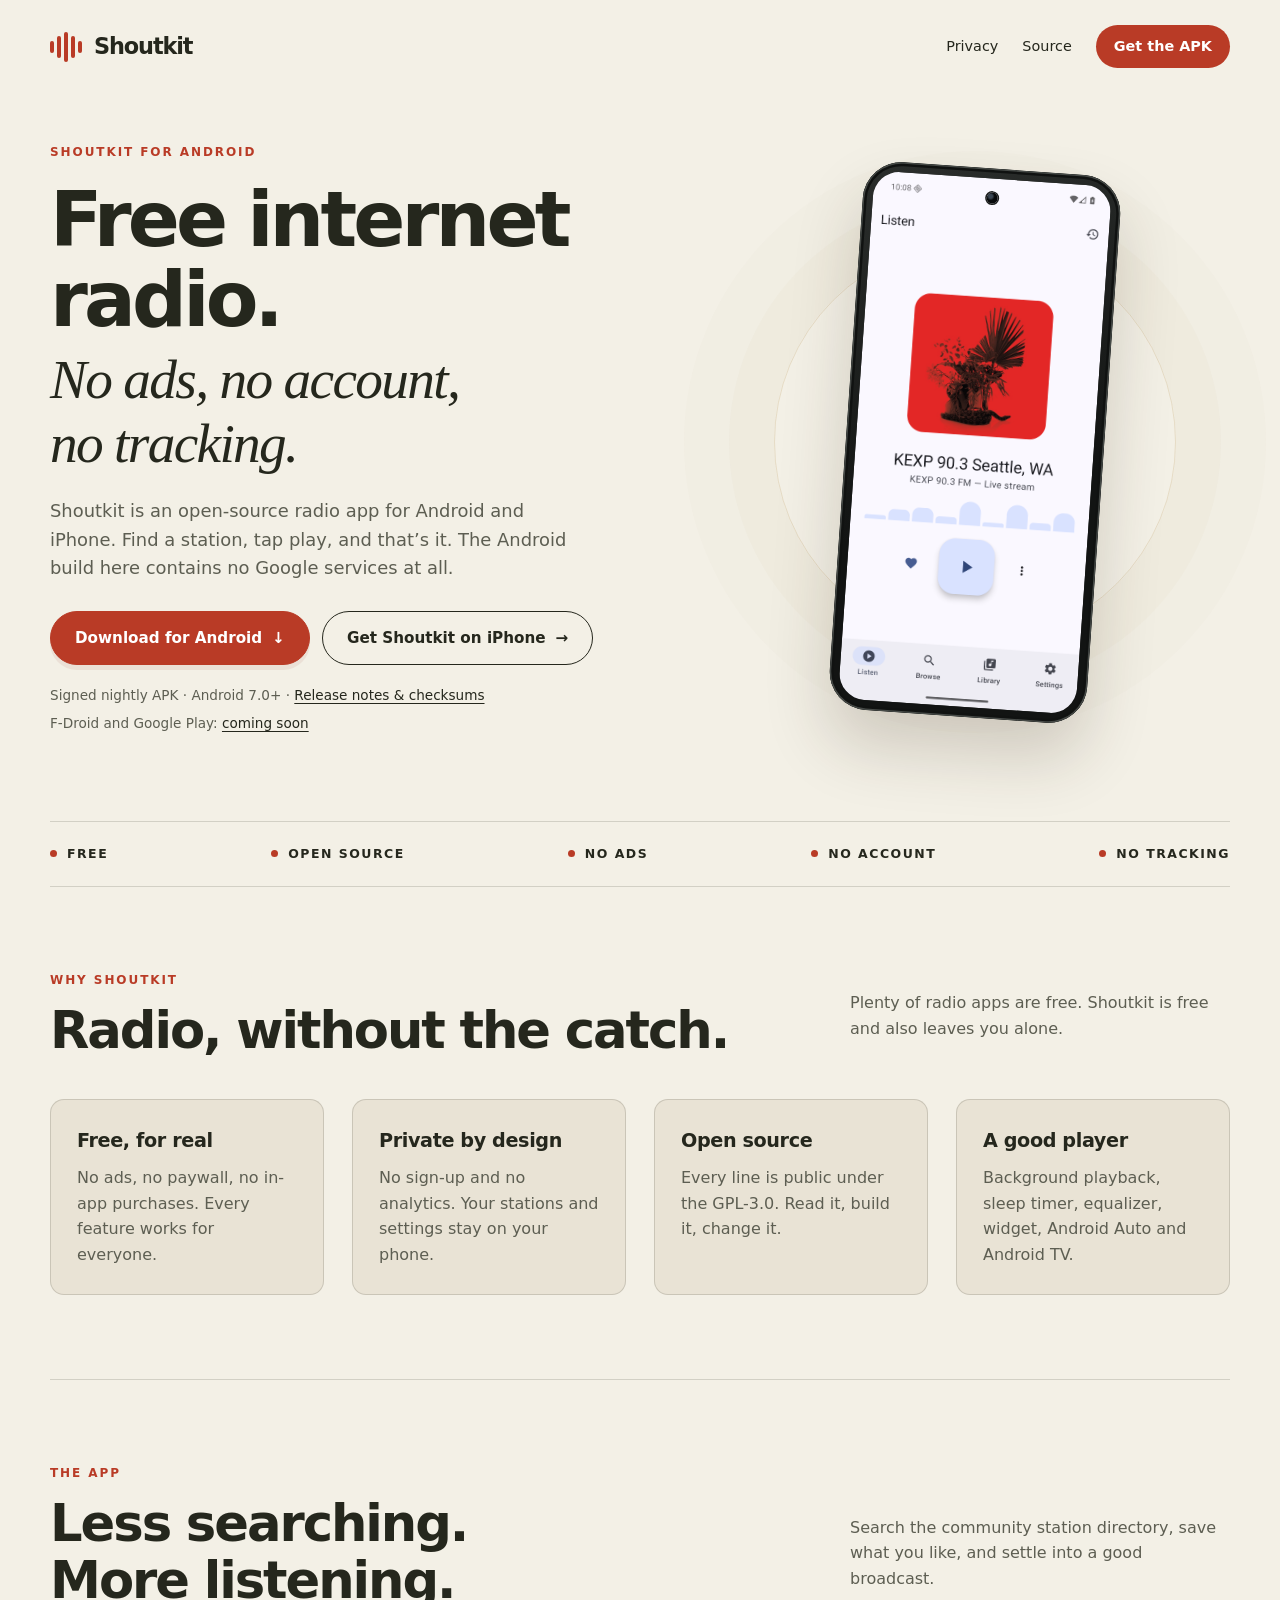
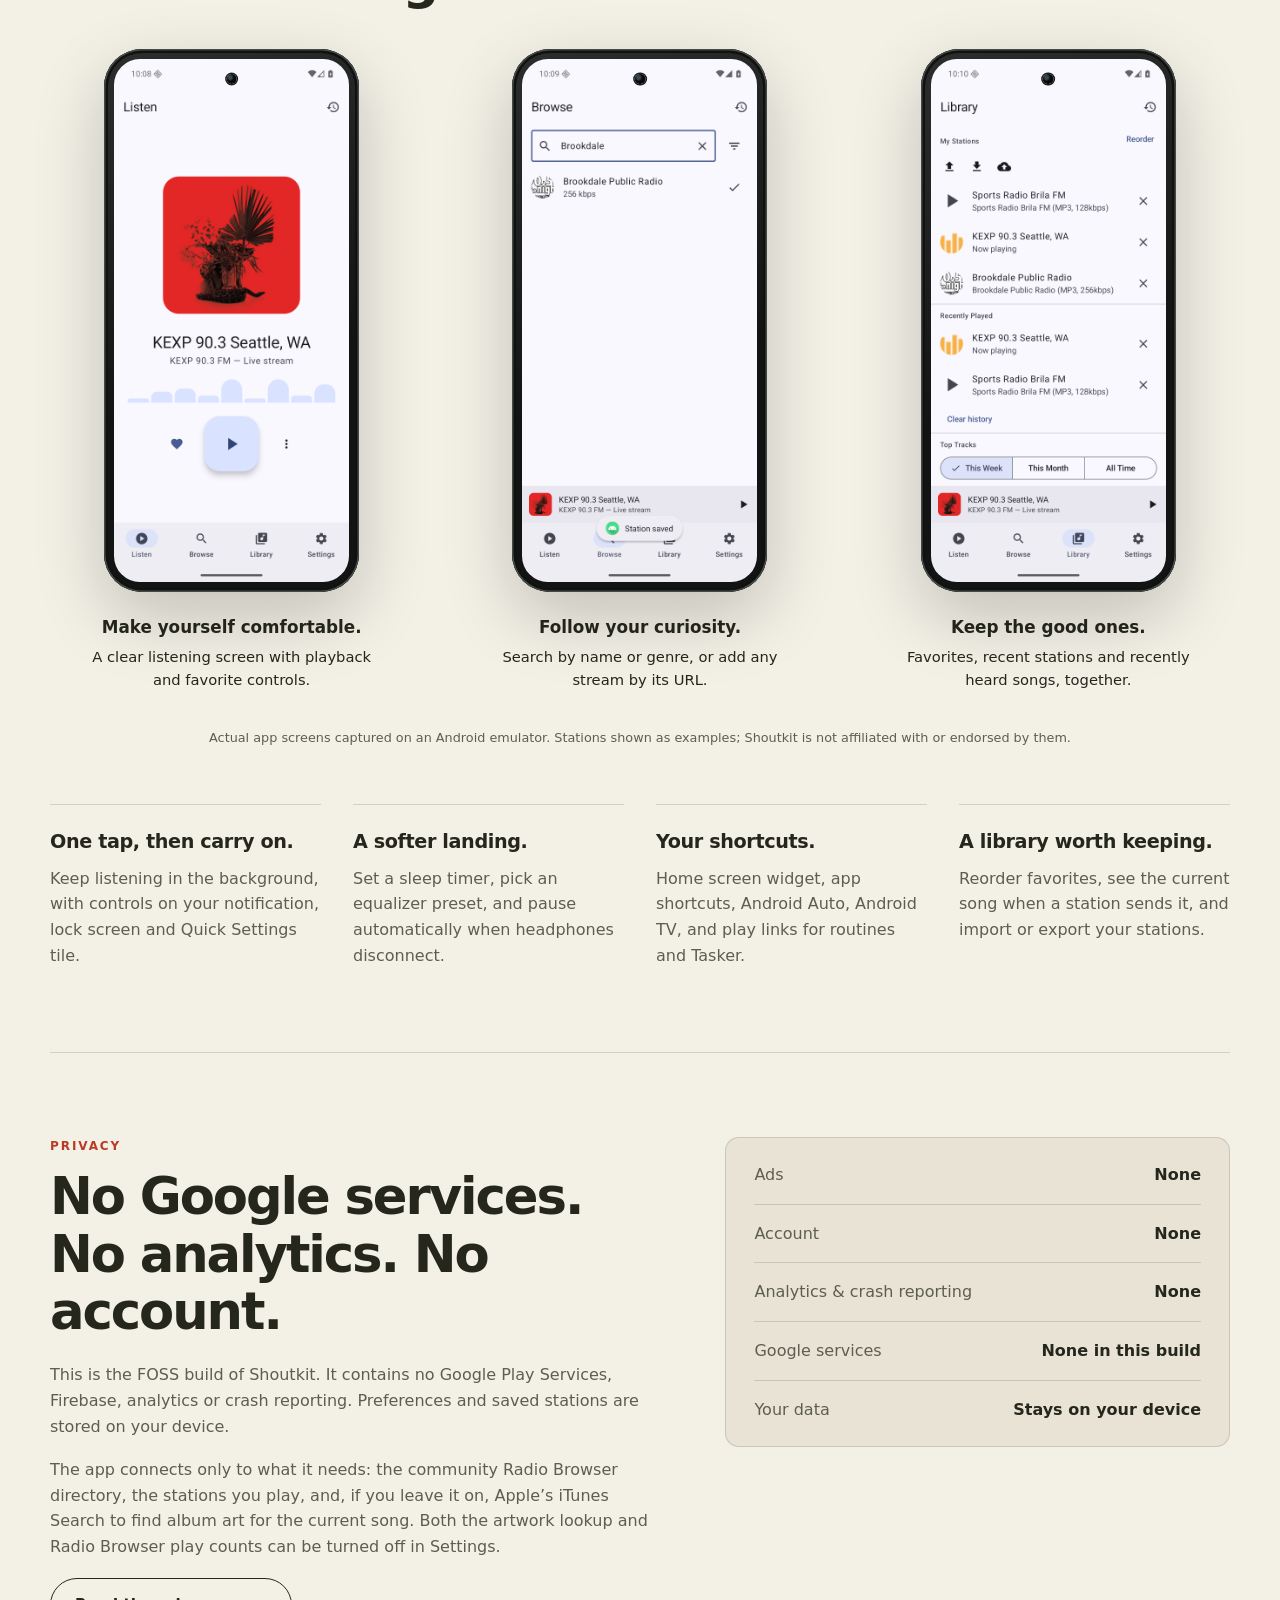
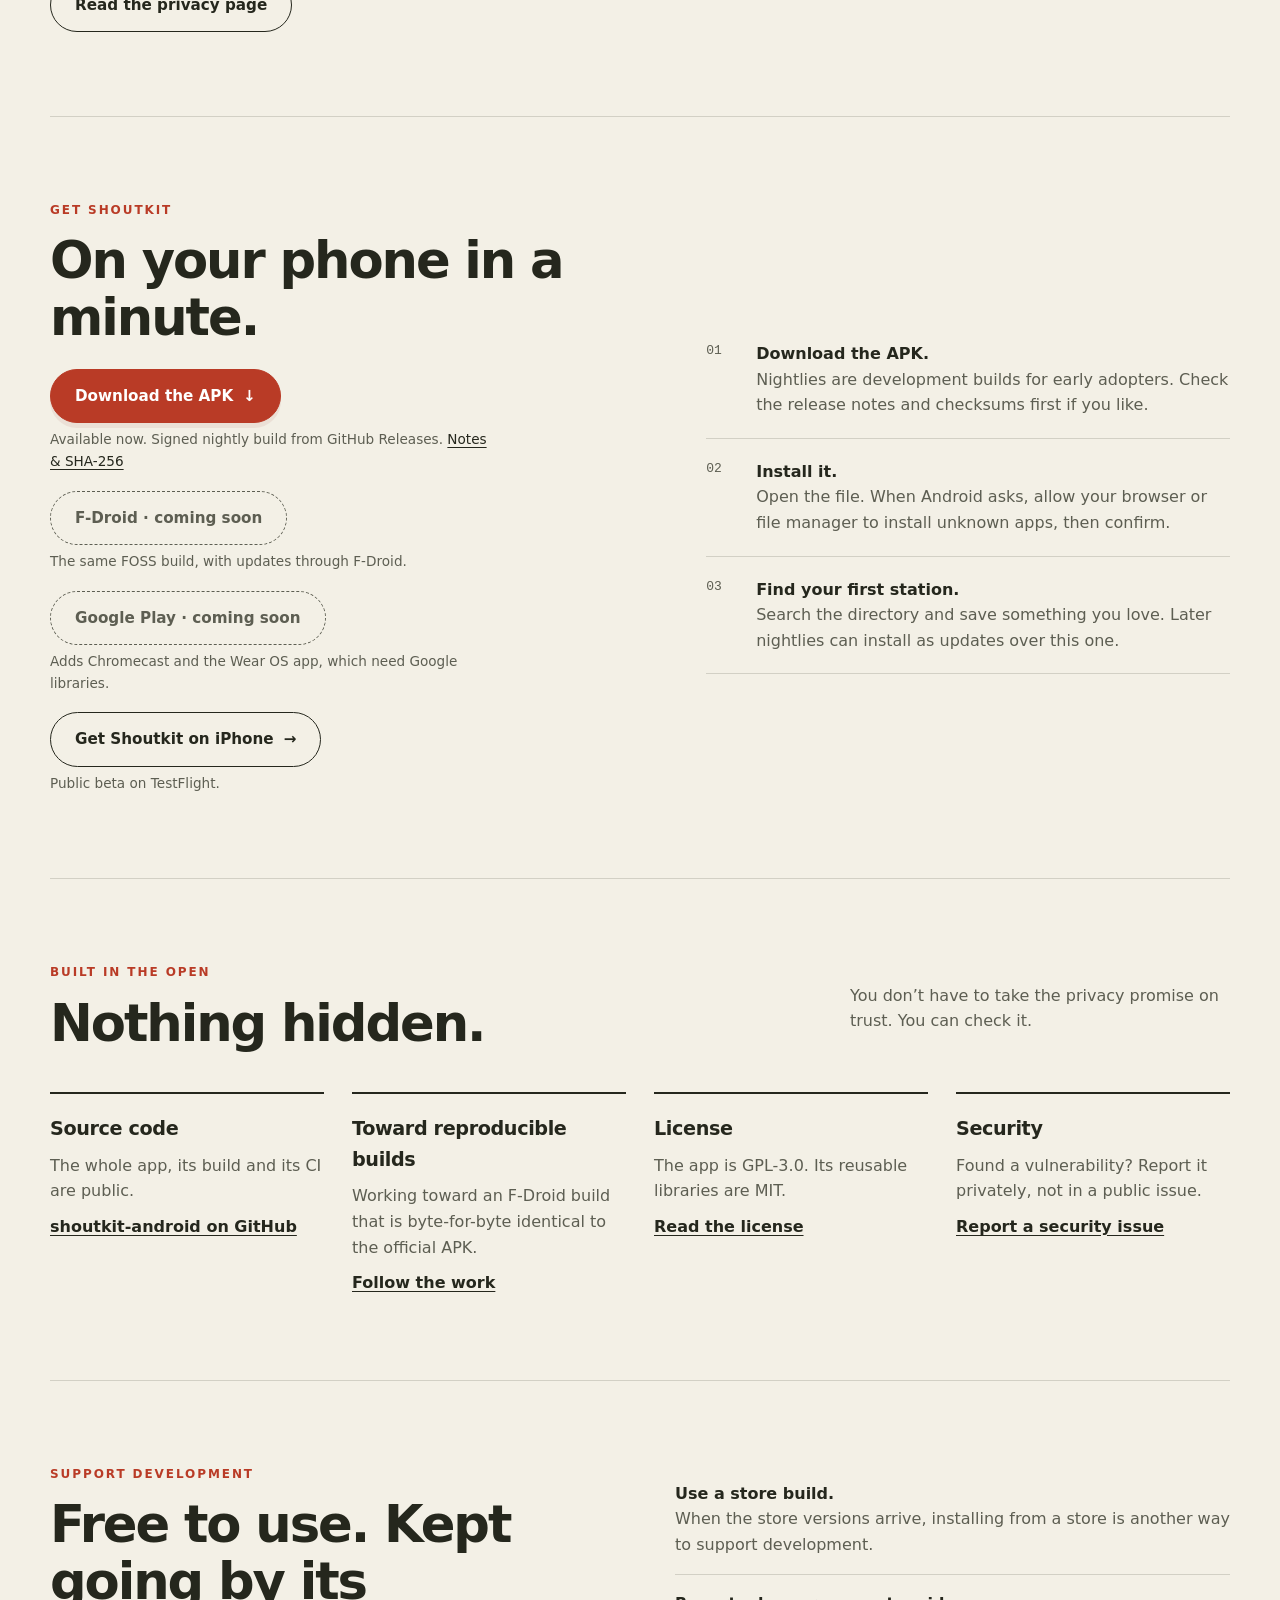
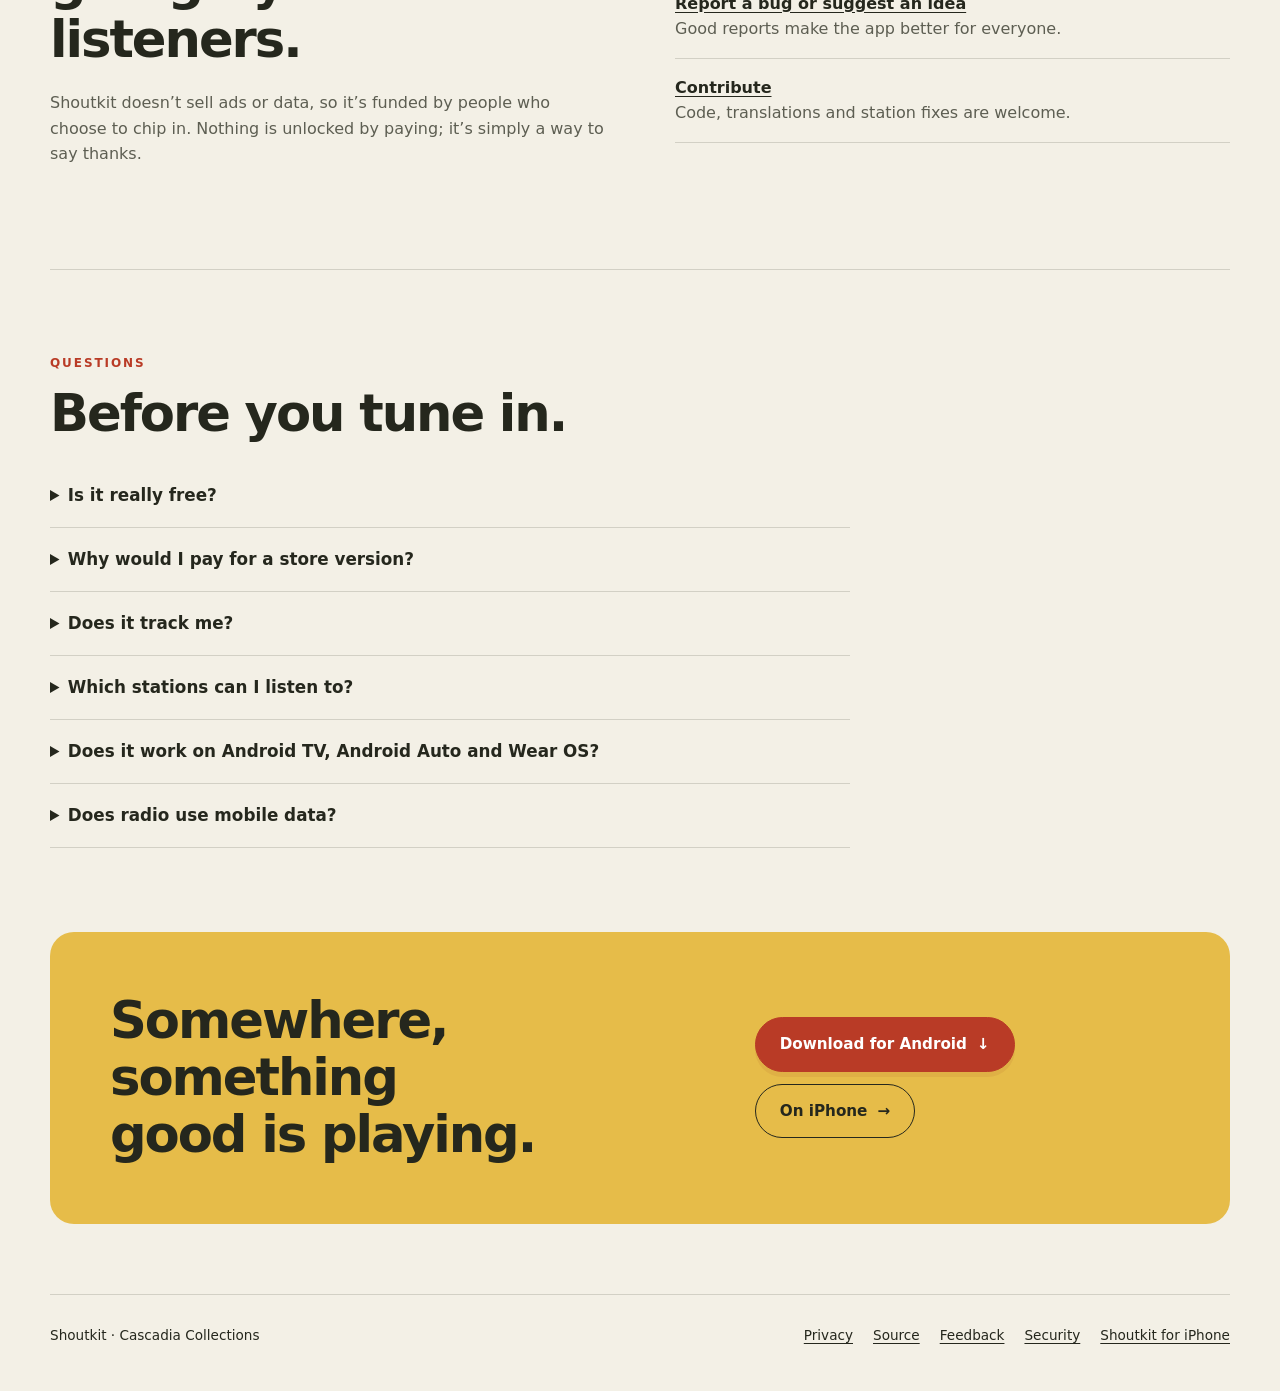
==== docs/index.html @ 91c78684 "site: reposition around free, open source and private Lead with one promise (free internet radio, no" ====
<!doctype html>
<html lang="en">
<head>
<meta charset="utf-8">
<meta name="viewport" content="width=device-width,initial-scale=1">
<title>Shoutkit for Android: free internet radio, no ads, no tracking</title>
<meta name="description" content="Shoutkit is free, open-source internet radio for Android, with no ads, no account and no tracking. The FOSS build contains no Google services. Also on iPhone.">
<meta name="theme-color" content="#f3f0e6">
<link rel="canonical" href="https://cascadiacollections.github.io/shoutkit-android/">
<meta property="og:type" content="website">
<meta property="og:site_name" content="Shoutkit">
<meta property="og:title" content="Shoutkit: free internet radio, no ads, no tracking">
<meta property="og:description" content="Free, open-source internet radio for Android and iPhone. No ads, no account, no tracking.">
<meta property="og:url" content="https://cascadiacollections.github.io/shoutkit-android/">
<meta property="og:image" content="https://cascadiacollections.github.io/shoutkit-android/assets/social.png">
<meta property="og:image:width" content="1200">
<meta property="og:image:height" content="630">
<meta property="og:image:alt" content="Shoutkit: free internet radio. No ads, no account, no tracking.">
<meta name="twitter:card" content="summary_large_image">
<meta name="twitter:title" content="Shoutkit: free internet radio, no ads, no tracking">
<meta name="twitter:description" content="Free, open-source internet radio for Android and iPhone. No ads, no account, no tracking.">
<meta name="twitter:image" content="https://cascadiacollections.github.io/shoutkit-android/assets/social.png">
<link rel="icon" href="assets/icon.svg" type="image/svg+xml">
<link rel="stylesheet" href="style.css">
<script>
// Every store and support URL lives here. Paste a confirmed https:// URL to turn
// a "coming soon" button into a live link, or leave "" to keep it coming soon
// (sponsors stays hidden until set). The nightly APK link is not here: the
// nightly workflow rewrites the data-nightly-download anchors directly.
window.SHOUTKIT_LINKS = {
  fdroid: "",   // https://f-droid.org/packages/com.cascadiacollections.sir/ once listed
  play: "",     // https://play.google.com/store/apps/details?id=com.cascadiacollections.sir once live
  sponsors: ""  // https://github.com/sponsors/KevinTCoughlin once the profile is live
};
</script>
</head>
<body>
<a class="skip" href="#main">Skip to content</a>
<div class="wrap">
<nav aria-label="Main">
<a class="brand" href="./">
<span class="brandmark" aria-hidden="true">
<i>
</i>
<i>
</i>
<i>
</i>
<i>
</i>
<i>
</i>
</span>Shoutkit</a>
<div class="navlinks">
<a class="opt" href="#privacy">Privacy</a>
<a class="opt" href="https://github.com/cascadiacollections/shoutkit-android">Source</a>
<a class="navdownload" data-nightly-download href="https://github.com/cascadiacollections/shoutkit-android/releases/download/nightly-42520386782-1/shoutkit-android-nightly.apk">Get the APK</a>
</div>
</nav>
<main id="main">
<div class="hero">
<div>
<p class="eyebrow">Shoutkit for Android</p>
<h1>Free internet radio.<br>
<span>No ads, no account, no&nbsp;tracking.</span>
</h1>
<p class="intro muted">Shoutkit is an open-source radio app for Android and iPhone. Find a station, tap play, and that’s it. The Android build here contains no Google services at all.</p>
<div class="buttons">
<a class="button primary" data-nightly-download href="https://github.com/cascadiacollections/shoutkit-android/releases/download/nightly-42520386782-1/shoutkit-android-nightly.apk">Download for Android <span aria-hidden="true">↓</span>
</a>
<a class="button" href="https://cascadiacollections.github.io/shoutkit/">Get Shoutkit on iPhone <span aria-hidden="true">→</span>
</a>
</div>
<p class="small muted">Signed nightly APK · Android 7.0+ · <a class="inline" data-nightly-notes href="https://github.com/cascadiacollections/shoutkit-android/releases/tag/nightly-42520386782-1">Release notes &amp; checksums</a></p>
<p class="small muted">F-Droid and Google Play: <a class="inline" href="#download">coming soon</a></p>
</div>
<div class="heroart">
<div class="phone">
<img src="assets/listen.webp" alt="Shoutkit playing KEXP 90.3 Seattle, with play, favorite and menu controls" width="1080" height="2400" fetchpriority="high">
</div>
</div>
</div>
<ul class="signal">
<li>Free</li>
<li>Open source</li>
<li>No ads</li>
<li>No account</li>
<li>No tracking</li>
</ul>
<section id="why" aria-labelledby="why-title">
<div class="sectionhead">
<div>
<p class="eyebrow">Why Shoutkit</p>
<h2 id="why-title">Radio, without the catch.</h2>
</div>
<p class="muted">Plenty of radio apps are free. Shoutkit is free and also leaves you alone.</p>
</div>
<div class="benefits">
<article>
<h3>Free, for real</h3>
<p class="muted">No ads, no paywall, no in-app purchases. Every feature works for everyone.</p>
</article>
<article>
<h3>Private by design</h3>
<p class="muted">No sign-up and no analytics. Your stations and settings stay on your phone.</p>
</article>
<article>
<h3>Open source</h3>
<p class="muted">Every line is public under the GPL-3.0. Read it, build it, change it.</p>
</article>
<article>
<h3>A good player</h3>
<p class="muted">Background playback, sleep timer, equalizer, widget, Android Auto and Android TV.</p>
</article>
</div>
</section>
<section id="experience" aria-labelledby="experience-title">
<div class="sectionhead">
<div>
<p class="eyebrow">The app</p>
<h2 id="experience-title">Less searching.<br>More listening.</h2>
</div>
<p class="muted">Search the community station directory, save what you like, and settle into a good broadcast.</p>
</div>
<div class="gallery">
<figure>
<div class="phone">
<img src="assets/listen.webp" alt="Shoutkit Listen screen tuned to KEXP 90.3 Seattle" width="1080" height="2400" loading="lazy">
</div>
<figcaption>
<strong>Make yourself comfortable.</strong>A clear listening screen with playback and favorite controls.</figcaption>
</figure>
<figure>
<div class="phone">
<img src="assets/search.webp" alt="Shoutkit Browse search result for Brookdale Public Radio" width="1080" height="2400" loading="lazy">
</div>
<figcaption>
<strong>Follow your curiosity.</strong>Search by name or genre, or add any stream by its URL.</figcaption>
</figure>
<figure>
<div class="phone">
<img src="assets/library.webp" alt="Shoutkit Library with KEXP and Brookdale Public Radio saved" width="1080" height="2400" loading="lazy">
</div>
<figcaption>
<strong>Keep the good ones.</strong>Favorites, recent stations and recently heard songs, together.</figcaption>
</figure>
</div>
<p class="shotnote">Actual app screens captured on an Android emulator. Stations shown as examples; Shoutkit is not affiliated with or endorsed by them.</p>
<div class="featuregrid">
<article>
<h3>One tap, then carry on.</h3>
<p class="muted">Keep listening in the background, with controls on your notification, lock screen and Quick Settings tile.</p>
</article>
<article>
<h3>A softer landing.</h3>
<p class="muted">Set a sleep timer, pick an equalizer preset, and pause automatically when headphones disconnect.</p>
</article>
<article>
<h3>Your shortcuts.</h3>
<p class="muted">Home screen widget, app shortcuts, Android Auto, Android TV, and play links for routines and Tasker.</p>
</article>
<article>
<h3>A library worth keeping.</h3>
<p class="muted">Reorder favorites, see the current song when a station sends it, and import or export your stations.</p>
</article>
</div>
</section>
<section id="privacy" class="open" aria-labelledby="privacy-title">
<div>
<p class="eyebrow">Privacy</p>
<h2 id="privacy-title">No Google services. No analytics. No account.</h2>
<p class="muted">This is the FOSS build of Shoutkit. It contains no Google Play Services, Firebase, analytics or crash reporting. Preferences and saved stations are stored on your device.</p>
<p class="muted">The app connects only to what it needs: the community Radio Browser directory, the stations you play, and, if you leave it on, Apple’s iTunes Search to find album art for the current song. Both the artwork lookup and Radio Browser play counts can be turned off in Settings.</p>
<a class="button" href="privacy/">Read the privacy page</a>
</div>
<ul class="facts">
<li><span>Ads</span>None</li>
<li><span>Account</span>None</li>
<li><span>Analytics &amp; crash reporting</span>None</li>
<li><span>Google services</span>None in this build</li>
<li><span>Your data</span>Stays on your device</li>
</ul>
</section>
<section id="download" class="install" aria-labelledby="download-title">
<div>
<p class="eyebrow">Get Shoutkit</p>
<h2 id="download-title">On your phone in a minute.</h2>
<ul class="stores">
<li>
<a class="button primary" data-nightly-download href="https://github.com/cascadiacollections/shoutkit-android/releases/download/nightly-42520386782-1/shoutkit-android-nightly.apk">Download the APK <span aria-hidden="true">↓</span></a>
<span class="small muted">Available now. Signed nightly build from GitHub Releases. <a class="inline" data-nightly-notes href="https://github.com/cascadiacollections/shoutkit-android/releases/tag/nightly-42520386782-1">Notes &amp; SHA-256</a></span>
</li>
<li>
<a class="button is-soon" data-link="fdroid" data-live="Get it on F-Droid" aria-disabled="true">F-Droid · coming soon</a>
<span class="small muted">The same FOSS build, with updates through F-Droid.</span>
</li>
<li>
<a class="button is-soon" data-link="play" data-live="Get it on Google Play" aria-disabled="true">Google Play · coming soon</a>
<span class="small muted">Adds Chromecast and the Wear OS app, which need Google libraries.</span>
</li>
<li>
<a class="button" href="https://cascadiacollections.github.io/shoutkit/">Get Shoutkit on iPhone <span aria-hidden="true">→</span></a>
<span class="small muted">Public beta on TestFlight.</span>
</li>
</ul>
</div>
<ol class="steps">
<li>
<strong>Download the APK.</strong>
<span class="muted">Nightlies are development builds for early adopters. Check the release notes and checksums first if you like.</span>
</li>
<li>
<strong>Install it.</strong>
<span class="muted">Open the file. When Android asks, allow your browser or file manager to install unknown apps, then confirm.</span>
</li>
<li>
<strong>Find your first station.</strong>
<span class="muted">Search the directory and save something you love. Later nightlies can install as updates over this one.</span>
</li>
</ol>
</section>
<section id="open" aria-labelledby="open-title">
<div class="sectionhead">
<div>
<p class="eyebrow">Built in the open</p>
<h2 id="open-title">Nothing hidden.</h2>
</div>
<p class="muted">You don’t have to take the privacy promise on trust. You can check it.</p>
</div>
<ul class="opengrid">
<li>
<h3>Source code</h3>
<p class="muted">The whole app, its build and its CI are public.</p>
<a href="https://github.com/cascadiacollections/shoutkit-android">shoutkit-android on GitHub</a>
</li>
<li>
<h3>Toward reproducible builds</h3>
<p class="muted">Working toward an F-Droid build that is byte-for-byte identical to the official APK.</p>
<a href="https://github.com/cascadiacollections/shoutkit-android/pull/306">Follow the work</a>
</li>
<li>
<h3>License</h3>
<p class="muted">The app is GPL-3.0. Its reusable libraries are MIT.</p>
<a href="https://github.com/cascadiacollections/shoutkit-android/blob/main/LICENSE">Read the license</a>
</li>
<li>
<h3>Security</h3>
<p class="muted">Found a vulnerability? Report it privately, not in a public issue.</p>
<a href="https://github.com/cascadiacollections/shoutkit-android/security/advisories/new">Report a security issue</a>
</li>
</ul>
</section>
<section id="support" class="support" aria-labelledby="support-title">
<div>
<p class="eyebrow">Support development</p>
<h2 id="support-title">Free to use. Kept going by its listeners.</h2>
<p class="muted">Shoutkit doesn’t sell ads or data, so it’s funded by people who choose to chip in. Nothing is unlocked by paying; it’s simply a way to say thanks.</p>
</div>
<ul class="supportlist">
<li data-link="sponsors" data-hide-until-live hidden><a data-link="sponsors" data-live="Sponsor on GitHub">Sponsor on GitHub</a> <span class="muted">Monthly or one-time.</span></li>
<li><strong>Use a store build.</strong> <span class="muted">When the store versions arrive, installing from a store is another way to support development.</span></li>
<li><a href="https://github.com/cascadiacollections/shoutkit-android/issues">Report a bug or suggest an idea</a> <span class="muted">Good reports make the app better for everyone.</span></li>
<li><a href="https://github.com/cascadiacollections/shoutkit-android/blob/main/CONTRIBUTING.md">Contribute</a> <span class="muted">Code, translations and station fixes are welcome.</span></li>
</ul>
</section>
<section id="faq" aria-labelledby="faq-title">
<div class="faq">
<p class="eyebrow">Questions</p>
<h2 id="faq-title">Before you tune in.</h2>
<details>
<summary>Is it really free?</summary>
<p class="muted">Yes. No ads, no subscription and no in-app purchases. The app is open source under the GPL-3.0, and the build on this page is free and will stay free.</p>
</details>
<details>
<summary>Why would I pay for a store version?</summary>
<p class="muted">You don’t have to. Store pricing hasn’t been decided. If a store build ever costs something, you’d be paying for the convenience of installing and updating through that store, and helping fund development, not unlocking features. The only differences between builds come from Google’s libraries: Chromecast and the Wear OS app need them, so they ship only in the Google Play build.</p>
</details>
<details>
<summary>Does it track me?</summary>
<p class="muted">No. There are no ads, no analytics, no crash reporting and no account. The app does talk to the services it needs: the Radio Browser directory (which by default is told when you start one of its stations, so popular stations rank higher), the stations you play, and Apple’s iTunes Search for album art. You can turn off the play counts and the artwork lookup in Settings. Details are on the <a href="privacy/">privacy page</a>.</p>
</details>
<details>
<summary>Which stations can I listen to?</summary>
<p class="muted">Thousands. Station search uses <a href="https://www.radio-browser.info">Radio Browser</a>, a free, community-run directory that anyone can add to or correct. If a station isn’t listed, you can add it in Shoutkit by its stream URL.</p>
</details>
<details>
<summary>Does it work on Android TV, Android Auto and Wear OS?</summary>
<p class="muted">Android TV and Android Auto work in this build. The Wear OS companion and Chromecast need Google libraries, so they come with the Google Play build.</p>
</details>
<details>
<summary>Does radio use mobile data?</summary>
<p class="muted">Yes. Live streams need a connection and can use mobile data. Use Wi-Fi when you want to save your data allowance.</p>
</details>
</div>
</section>
<div class="closing">
<h2>Somewhere, something<br>good is playing.</h2>
<div class="closingbuttons">
<a class="button primary" data-nightly-download href="https://github.com/cascadiacollections/shoutkit-android/releases/download/nightly-42520386782-1/shoutkit-android-nightly.apk">Download for Android <span aria-hidden="true">↓</span></a>
<a class="button" href="https://cascadiacollections.github.io/shoutkit/">On iPhone <span aria-hidden="true">→</span></a>
</div>
</div>
</main>
<footer>
<span>Shoutkit · Cascadia Collections</span>
<div>
<a href="privacy/">Privacy</a>
<a href="https://github.com/cascadiacollections/shoutkit-android">Source</a>
<a href="https://github.com/cascadiacollections/shoutkit-android/issues">Feedback</a>
<a href="https://github.com/cascadiacollections/shoutkit-android/security/advisories/new">Security</a>
<a href="https://cascadiacollections.github.io/shoutkit/">Shoutkit for iPhone</a>
</div>
</footer>
</div>
<script src="nightly.js" defer>
</script>
<script src="links.js" defer>
</script>
</body>
</html>
---- docs/style.css ----
/* Warm paper, charcoal ink, and a terracotta download accent. */
:root{--accent:#b93b26;--accent-deep:#9e3020;--line:#25271d29;--muted:#5d5e52;--paper:#f3f0e6;--panel:#e9e3d5;--ink:#25271d;--sun:#e6bc49}
*{box-sizing:border-box}
html{scroll-behavior:smooth;scroll-padding-top:1.5rem}
body{margin:0;background:var(--paper);color:var(--ink);font-family:Inter,ui-sans-serif,system-ui,-apple-system,"Segoe UI",Roboto,sans-serif;line-height:1.6;overflow-wrap:break-word}
a{color:inherit;text-underline-offset:3px}
a,button{-webkit-tap-highlight-color:transparent}
a:focus-visible,summary:focus-visible{outline:3px solid var(--accent);outline-offset:4px;border-radius:4px}
img{max-width:100%}
.skip{position:absolute;left:1rem;top:-5rem;background:var(--accent);color:#fff;padding:.6rem 1rem;z-index:10;border-radius:6px}
.skip:focus{top:1rem}
.wrap{width:min(1180px,calc(100% - 48px));margin:auto}

/* Navigation */
nav{display:flex;align-items:center;justify-content:space-between;padding:25px 0;gap:16px}
.brand{font-size:1.4rem;font-weight:800;text-decoration:none;letter-spacing:-.05em;display:flex;align-items:center;gap:12px}
.brandmark{display:flex;align-items:center;gap:3px;height:28px}
.brandmark i{display:block;width:4px;background:var(--accent);border-radius:4px}
.brandmark i:nth-child(1),.brandmark i:nth-child(5){height:12px}
.brandmark i:nth-child(2),.brandmark i:nth-child(4){height:22px}
.brandmark i:nth-child(3){height:30px}
.navlinks{display:flex;align-items:center;gap:24px;font-size:.9rem}
.navlinks a{text-decoration:none}
.navlinks a:hover{text-decoration:underline}
.navlinks .navdownload{background:var(--accent);color:#fff;padding:10px 18px;border-radius:100px;font-weight:700}
.navlinks .navdownload:hover{background:var(--accent-deep);text-decoration:none}

/* Type */
.eyebrow{font-size:.75rem;text-transform:uppercase;letter-spacing:.16em;font-weight:700;color:var(--accent);margin:0}
h1{font-size:clamp(2.6rem,6vw,5rem);line-height:1.04;letter-spacing:-.05em;margin:18px 0 22px}
h1 span{display:block;font-family:Georgia,serif;font-style:italic;font-weight:400;letter-spacing:-.03em;font-size:.72em;line-height:1.15;margin-top:8px}
h2{font-size:clamp(1.9rem,4vw,3.2rem);line-height:1.12;letter-spacing:-.04em;margin:12px 0 22px}
h3{font-size:1.2rem;letter-spacing:-.02em;margin:0 0 8px}
p{margin:0 0 18px}
.intro{font-size:1.12rem;max-width:520px}
.small{font-size:.85rem}
.muted{color:var(--muted)}
a.inline{color:var(--ink)}

/* Buttons */
.buttons{display:flex;gap:12px;flex-wrap:wrap;margin:28px 0 20px}
.button{display:inline-flex;align-items:center;justify-content:center;gap:10px;padding:14px 24px;border:1px solid var(--ink);border-radius:100px;text-decoration:none;font-size:.95rem;font-weight:650;transition:transform .18s,background .18s;min-height:48px;text-align:center}
.button:hover{transform:translateY(-2px)}
.button.primary{background:var(--accent);border-color:var(--accent);color:#fff;box-shadow:0 5px 0 #8a2a1c14}
.button.primary:hover{background:var(--accent-deep);border-color:var(--accent-deep)}
.button.is-soon{border-style:dashed;border-color:var(--muted);color:var(--muted);cursor:default}
.button.is-soon:hover{transform:none}

/* Hero */
.hero{display:grid;grid-template-columns:1.2fr 1fr;gap:60px;align-items:center;padding:50px 0 80px}
.hero .small{margin-bottom:6px}
.heroart{position:relative;display:grid;place-items:center;min-height:540px}
.heroart:before{content:'';position:absolute;width:400px;height:400px;border:1px solid #b995543a;border-radius:50%;box-shadow:0 0 0 45px #c9b1810d,0 0 0 90px #c9b18109}
.heroart .phone{width:258px;transform:rotate(4deg);box-shadow:inset 0 0 0 1.5px #464a47,inset 0 0 0 4px #101211,0 35px 65px #33261530}
/* Device frame: a generic phone drawn in CSS (rounded body, bezel, centered
   punch-hole camera). Deliberately not a replica of any real handset, and no
   mockup images, so there is nothing to license. Sizes are relative, so the
   frame scales with its width. */
.phone{--frame:clamp(6px,3.2%,10px);position:relative;background:linear-gradient(160deg,#2b2e2c,#121413 60%);padding:var(--frame);border-radius:clamp(26px,15%,40px)/clamp(26px,7%,40px);box-shadow:inset 0 0 0 1.5px #464a47,inset 0 0 0 4px #101211,0 25px 70px #0003;width:255px;max-width:100%;margin:auto}
.phone:before{content:'';position:absolute;z-index:1;top:calc(var(--frame) + 2.6%);left:50%;width:4.2%;aspect-ratio:1;transform:translateX(-50%);border-radius:50%;background:radial-gradient(circle at 35% 35%,#3a4652 0 18%,#07090a 40%);box-shadow:0 0 0 1.5px #1c1f1e}
.phone img{display:block;width:100%;height:auto;border-radius:clamp(18px,11%,32px)/clamp(18px,5%,32px);background:#f7f7fb}

/* The promise strip */
.signal{display:flex;flex-wrap:wrap;justify-content:space-between;gap:10px 24px;padding:22px 0;margin:0;list-style:none;border-top:1px solid var(--line);font-size:.78rem;font-weight:700;letter-spacing:.12em;text-transform:uppercase}
.signal li{display:flex;align-items:center;gap:10px}
.signal li:before{content:'';width:7px;height:7px;border-radius:50%;background:var(--accent)}

/* Sections */
section{padding:84px 0;border-top:1px solid var(--line)}
.sectionhead{display:flex;justify-content:space-between;align-items:end;gap:50px;margin-bottom:40px}
.sectionhead p{max-width:380px}
.sectionhead h2{margin-bottom:0}
.benefits{display:grid;grid-template-columns:repeat(4,1fr);gap:28px}
.benefits article{background:var(--panel);border:1px solid var(--line);border-radius:14px;padding:26px}
.benefits p{margin:0}
.gallery{display:grid;grid-template-columns:repeat(3,1fr);gap:45px}
.gallery figure{margin:0;text-align:center}
.gallery figcaption{margin:22px auto 0;max-width:290px;font-size:.92rem}
.gallery figcaption strong{display:block;font-size:1.05rem;margin-bottom:4px}
.shotnote{text-align:center;margin:36px 0 56px;font-size:.8rem;color:var(--muted)}
.featuregrid{display:grid;grid-template-columns:repeat(4,1fr);gap:32px}
.featuregrid article{border-top:1px solid var(--line);padding-top:22px}
.featuregrid p{margin:0}

/* Privacy */
.open{display:grid;grid-template-columns:1.2fr 1fr;gap:70px;align-items:start}
.facts{list-style:none;margin:0;padding:8px 28px;background:var(--panel);border:1px solid var(--line);border-radius:14px}
.facts li{display:flex;justify-content:space-between;gap:16px;padding:16px 0;border-bottom:1px solid var(--line);font-weight:650}
.facts li:last-child{border-bottom:0}
.facts span{color:var(--muted);font-weight:400}

/* Download */
.install{display:grid;grid-template-columns:1.1fr 1fr;gap:80px}
.stores{list-style:none;margin:0;padding:0;display:grid;gap:18px}
.stores li{display:grid;gap:6px;justify-items:start}
.stores .small{max-width:440px}
.steps{list-style:none;padding:0;margin:0;counter-reset:steps;align-self:center}
.steps li{counter-increment:steps;border-bottom:1px solid var(--line);padding:20px 0 20px 50px;position:relative}
.steps li:before{content:'0' counter(steps);position:absolute;left:0;font-family:monospace;color:var(--muted)}
.steps strong{display:block}

/* Built in the open */
.opengrid{list-style:none;margin:0;padding:0;display:grid;grid-template-columns:repeat(4,1fr);gap:28px}
.opengrid li{border-top:2px solid var(--ink);padding-top:20px}
.opengrid p{margin-bottom:10px}
.opengrid a{font-weight:650}

/* Support */
.support{display:grid;grid-template-columns:1fr 1fr;gap:70px;align-items:start}
.supportlist{list-style:none;margin:0;padding:0}
.supportlist li{padding:16px 0;border-bottom:1px solid var(--line)}
.supportlist li:first-child{padding-top:0}
.supportlist a,.supportlist strong{font-weight:650;display:block}

/* FAQ */
.faq{max-width:800px}
details{border-bottom:1px solid var(--line);padding:18px 0}
summary{cursor:pointer;font-weight:650;font-size:1.05rem}
details p{padding-top:12px;max-width:700px;margin:0}

/* Closing */
.closing{background:var(--sun);color:var(--ink);padding:60px;border-radius:24px;display:flex;align-items:center;justify-content:space-between;gap:30px;margin-bottom:70px}
.closing h2{max-width:650px;margin:0}
.closingbuttons{display:flex;gap:12px;flex-wrap:wrap}
.closing .button{white-space:nowrap}
.closing a:focus-visible{outline-color:var(--ink)}

footer{display:flex;justify-content:space-between;flex-wrap:wrap;gap:16px 20px;padding:30px 0 45px;font-size:.85rem;border-top:1px solid var(--line)}
footer div{display:flex;flex-wrap:wrap;gap:12px 20px}

@media(max-width:1000px){
.benefits,.featuregrid,.opengrid{grid-template-columns:1fr 1fr}
}
@media(max-width:800px){
.hero{gap:30px;padding:30px 0 60px;grid-template-columns:1fr}
.heroart{min-height:0;padding:40px 0}
.heroart:before{width:300px;height:300px}
.navlinks{gap:16px}
.gallery{gap:20px}
.open,.install,.support{grid-template-columns:1fr;gap:36px}
.closing{display:block;padding:32px}
.closingbuttons{margin-top:24px}
}
@media(max-width:600px){
.wrap{width:calc(100% - 32px)}
nav{padding:18px 0}
.navlinks .opt{display:none}
.navlinks .navdownload{padding:9px 14px}
.sectionhead{display:block}
.sectionhead p{margin-top:16px}
.gallery{grid-template-columns:1fr;gap:44px}
.gallery .phone{width:235px}
.benefits,.featuregrid,.opengrid{grid-template-columns:1fr;gap:18px}
section{padding:56px 0}
.signal{justify-content:flex-start}
.facts{padding:4px 18px}
.closing .button{white-space:normal}
footer{flex-direction:column}
}
@media(prefers-reduced-motion:reduce){html{scroll-behavior:auto}
*,*:before,*:after{transition:none!important}
}
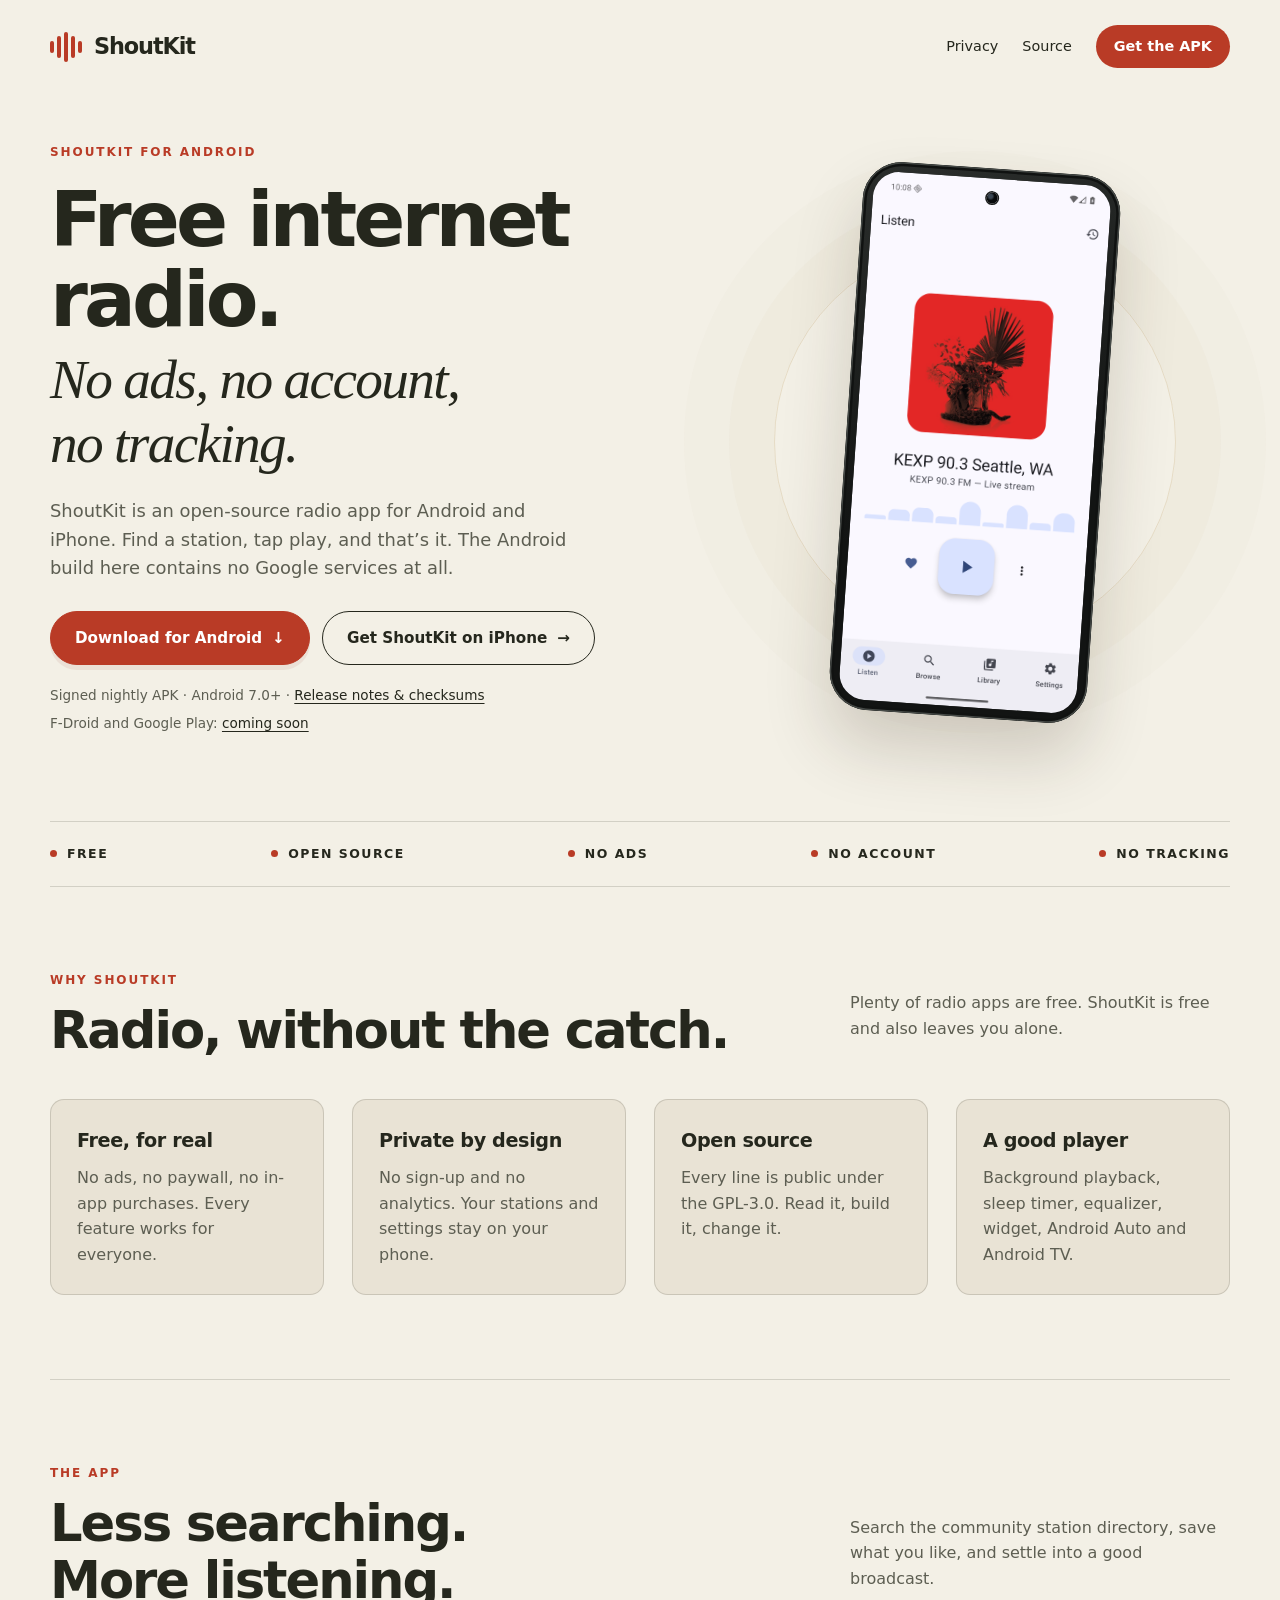
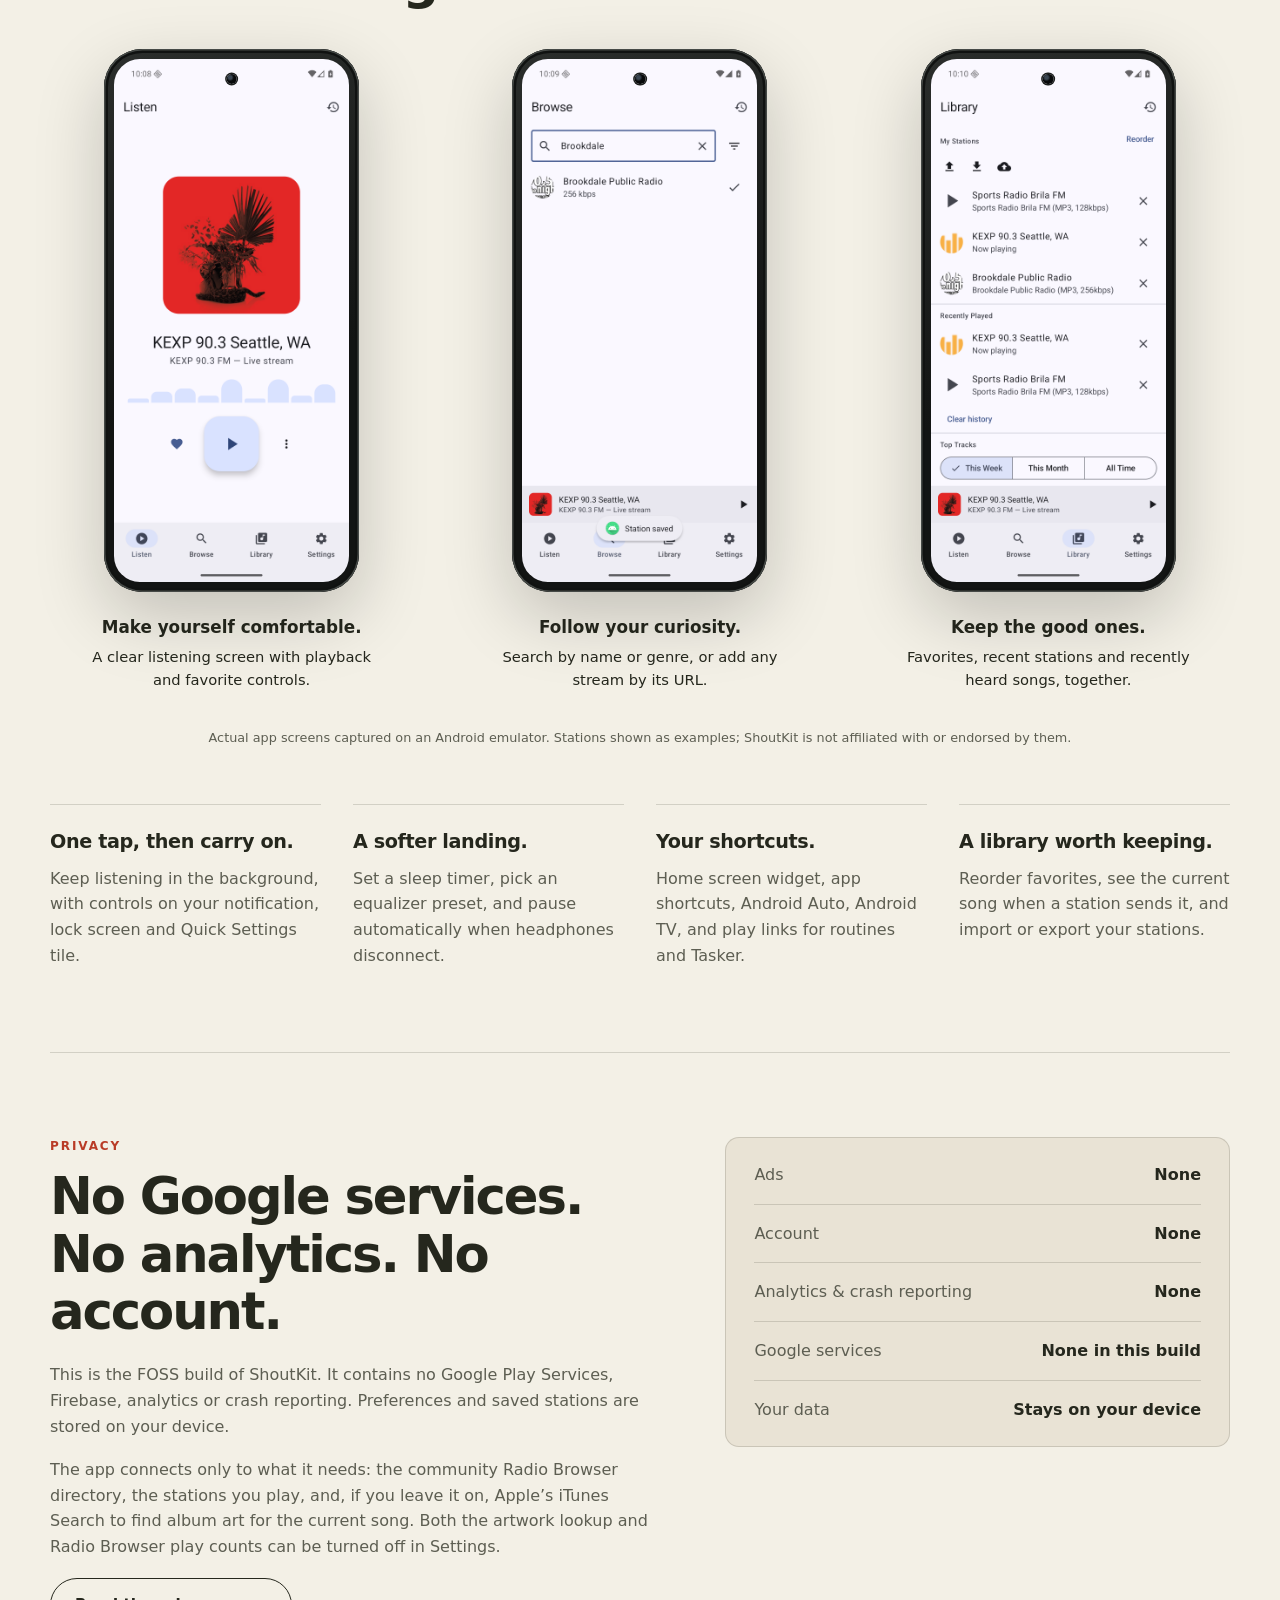
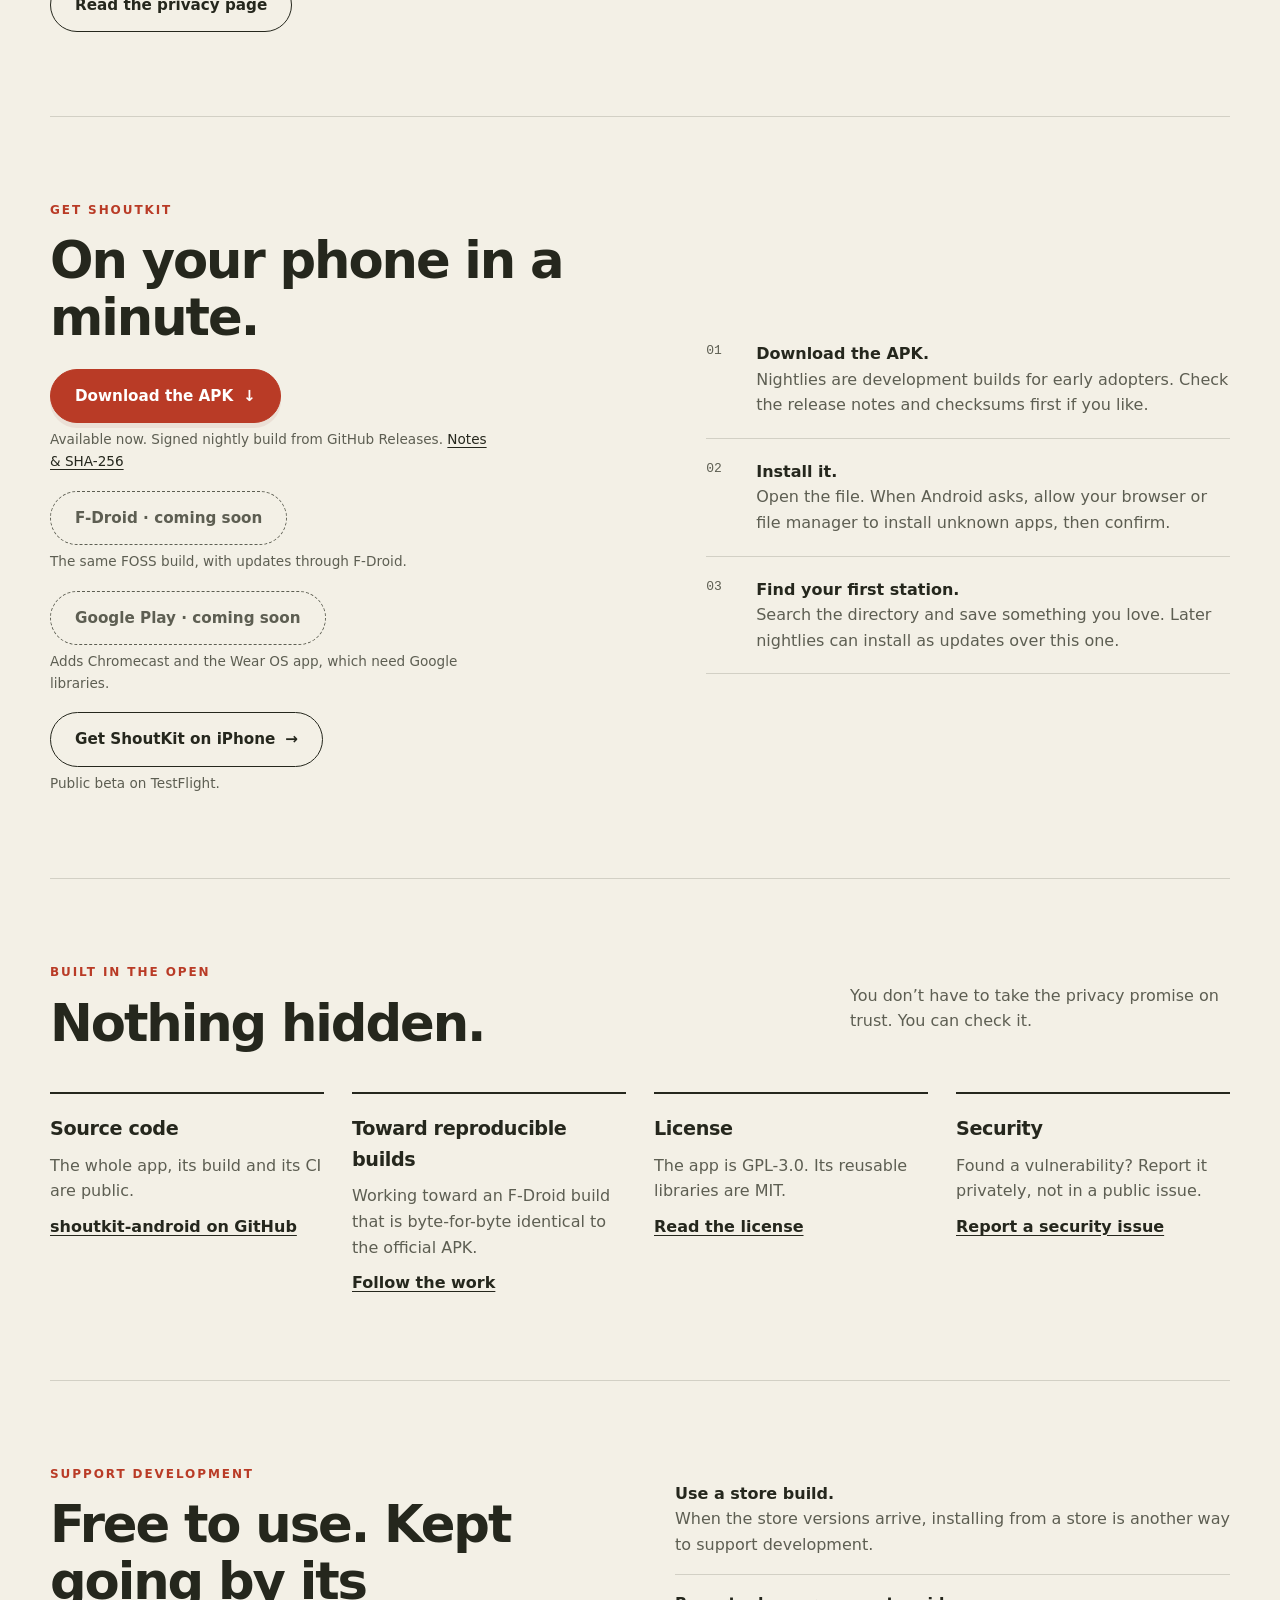
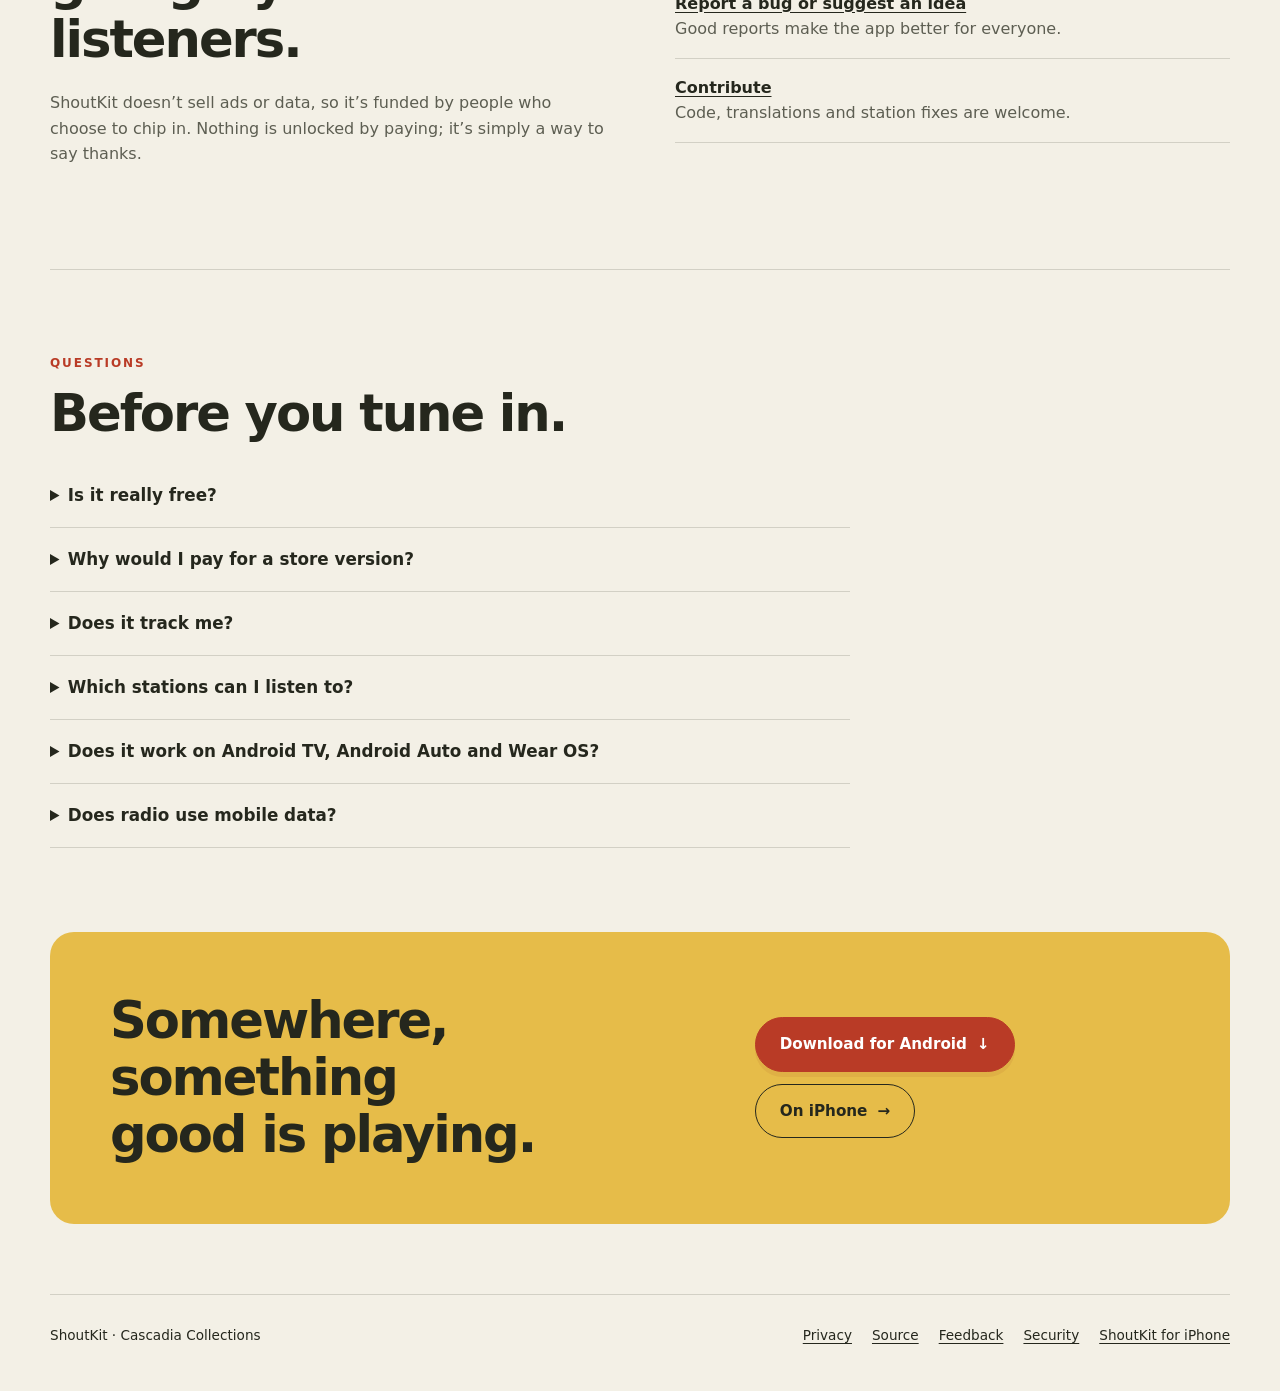
==== commit 640645a7: "brand: ShoutKit, not Shoutkit, on the site and store listing Matches the iOS site and the app's plan" ====
--- a/docs/index.html
+++ b/docs/index.html
@@ -3,21 +3,21 @@
 <head>
 <meta charset="utf-8">
 <meta name="viewport" content="width=device-width,initial-scale=1">
-<title>Shoutkit for Android: free internet radio, no ads, no tracking</title>
-<meta name="description" content="Shoutkit is free, open-source internet radio for Android, with no ads, no account and no tracking. The FOSS build contains no Google services. Also on iPhone.">
+<title>ShoutKit for Android: free internet radio, no ads, no tracking</title>
+<meta name="description" content="ShoutKit is free, open-source internet radio for Android, with no ads, no account and no tracking. The FOSS build contains no Google services. Also on iPhone.">
 <meta name="theme-color" content="#f3f0e6">
 <link rel="canonical" href="https://cascadiacollections.github.io/shoutkit-android/">
 <meta property="og:type" content="website">
-<meta property="og:site_name" content="Shoutkit">
-<meta property="og:title" content="Shoutkit: free internet radio, no ads, no tracking">
+<meta property="og:site_name" content="ShoutKit">
+<meta property="og:title" content="ShoutKit: free internet radio, no ads, no tracking">
 <meta property="og:description" content="Free, open-source internet radio for Android and iPhone. No ads, no account, no tracking.">
 <meta property="og:url" content="https://cascadiacollections.github.io/shoutkit-android/">
 <meta property="og:image" content="https://cascadiacollections.github.io/shoutkit-android/assets/social.png">
 <meta property="og:image:width" content="1200">
 <meta property="og:image:height" content="630">
-<meta property="og:image:alt" content="Shoutkit: free internet radio. No ads, no account, no tracking.">
+<meta property="og:image:alt" content="ShoutKit: free internet radio. No ads, no account, no tracking.">
 <meta name="twitter:card" content="summary_large_image">
-<meta name="twitter:title" content="Shoutkit: free internet radio, no ads, no tracking">
+<meta name="twitter:title" content="ShoutKit: free internet radio, no ads, no tracking">
 <meta name="twitter:description" content="Free, open-source internet radio for Android and iPhone. No ads, no account, no tracking.">
 <meta name="twitter:image" content="https://cascadiacollections.github.io/shoutkit-android/assets/social.png">
 <link rel="icon" href="assets/icon.svg" type="image/svg+xml">
@@ -50,7 +50,7 @@
 </i>
 <i>
 </i>
-</span>Shoutkit</a>
+</span>ShoutKit</a>
 <div class="navlinks">
 <a class="opt" href="#privacy">Privacy</a>
 <a class="opt" href="https://github.com/cascadiacollections/shoutkit-android">Source</a>
@@ -60,15 +60,15 @@
 <main id="main">
 <div class="hero">
 <div>
-<p class="eyebrow">Shoutkit for Android</p>
+<p class="eyebrow">ShoutKit for Android</p>
 <h1>Free internet radio.<br>
 <span>No ads, no account, no&nbsp;tracking.</span>
 </h1>
-<p class="intro muted">Shoutkit is an open-source radio app for Android and iPhone. Find a station, tap play, and that’s it. The Android build here contains no Google services at all.</p>
+<p class="intro muted">ShoutKit is an open-source radio app for Android and iPhone. Find a station, tap play, and that’s it. The Android build here contains no Google services at all.</p>
 <div class="buttons">
 <a class="button primary" data-nightly-download href="https://github.com/cascadiacollections/shoutkit-android/releases/download/nightly-42520386782-1/shoutkit-android-nightly.apk">Download for Android <span aria-hidden="true">↓</span>
 </a>
-<a class="button" href="https://cascadiacollections.github.io/shoutkit/">Get Shoutkit on iPhone <span aria-hidden="true">→</span>
+<a class="button" href="https://cascadiacollections.github.io/shoutkit/">Get ShoutKit on iPhone <span aria-hidden="true">→</span>
 </a>
 </div>
 <p class="small muted">Signed nightly APK · Android 7.0+ · <a class="inline" data-nightly-notes href="https://github.com/cascadiacollections/shoutkit-android/releases/tag/nightly-42520386782-1">Release notes &amp; checksums</a></p>
@@ -76,7 +76,7 @@
 </div>
 <div class="heroart">
 <div class="phone">
-<img src="assets/listen.webp" alt="Shoutkit playing KEXP 90.3 Seattle, with play, favorite and menu controls" width="1080" height="2400" fetchpriority="high">
+<img src="assets/listen.webp" alt="ShoutKit playing KEXP 90.3 Seattle, with play, favorite and menu controls" width="1080" height="2400" fetchpriority="high">
 </div>
 </div>
 </div>
@@ -90,10 +90,10 @@
 <section id="why" aria-labelledby="why-title">
 <div class="sectionhead">
 <div>
-<p class="eyebrow">Why Shoutkit</p>
+<p class="eyebrow">Why ShoutKit</p>
 <h2 id="why-title">Radio, without the catch.</h2>
 </div>
-<p class="muted">Plenty of radio apps are free. Shoutkit is free and also leaves you alone.</p>
+<p class="muted">Plenty of radio apps are free. ShoutKit is free and also leaves you alone.</p>
 </div>
 <div class="benefits">
 <article>
@@ -125,27 +125,27 @@
 <div class="gallery">
 <figure>
 <div class="phone">
-<img src="assets/listen.webp" alt="Shoutkit Listen screen tuned to KEXP 90.3 Seattle" width="1080" height="2400" loading="lazy">
+<img src="assets/listen.webp" alt="ShoutKit Listen screen tuned to KEXP 90.3 Seattle" width="1080" height="2400" loading="lazy">
 </div>
 <figcaption>
 <strong>Make yourself comfortable.</strong>A clear listening screen with playback and favorite controls.</figcaption>
 </figure>
 <figure>
 <div class="phone">
-<img src="assets/search.webp" alt="Shoutkit Browse search result for Brookdale Public Radio" width="1080" height="2400" loading="lazy">
+<img src="assets/search.webp" alt="ShoutKit Browse search result for Brookdale Public Radio" width="1080" height="2400" loading="lazy">
 </div>
 <figcaption>
 <strong>Follow your curiosity.</strong>Search by name or genre, or add any stream by its URL.</figcaption>
 </figure>
 <figure>
 <div class="phone">
-<img src="assets/library.webp" alt="Shoutkit Library with KEXP and Brookdale Public Radio saved" width="1080" height="2400" loading="lazy">
+<img src="assets/library.webp" alt="ShoutKit Library with KEXP and Brookdale Public Radio saved" width="1080" height="2400" loading="lazy">
 </div>
 <figcaption>
 <strong>Keep the good ones.</strong>Favorites, recent stations and recently heard songs, together.</figcaption>
 </figure>
 </div>
-<p class="shotnote">Actual app screens captured on an Android emulator. Stations shown as examples; Shoutkit is not affiliated with or endorsed by them.</p>
+<p class="shotnote">Actual app screens captured on an Android emulator. Stations shown as examples; ShoutKit is not affiliated with or endorsed by them.</p>
 <div class="featuregrid">
 <article>
 <h3>One tap, then carry on.</h3>
@@ -169,7 +169,7 @@
 <div>
 <p class="eyebrow">Privacy</p>
 <h2 id="privacy-title">No Google services. No analytics. No account.</h2>
-<p class="muted">This is the FOSS build of Shoutkit. It contains no Google Play Services, Firebase, analytics or crash reporting. Preferences and saved stations are stored on your device.</p>
+<p class="muted">This is the FOSS build of ShoutKit. It contains no Google Play Services, Firebase, analytics or crash reporting. Preferences and saved stations are stored on your device.</p>
 <p class="muted">The app connects only to what it needs: the community Radio Browser directory, the stations you play, and, if you leave it on, Apple’s iTunes Search to find album art for the current song. Both the artwork lookup and Radio Browser play counts can be turned off in Settings.</p>
 <a class="button" href="privacy/">Read the privacy page</a>
 </div>
@@ -183,7 +183,7 @@
 </section>
 <section id="download" class="install" aria-labelledby="download-title">
 <div>
-<p class="eyebrow">Get Shoutkit</p>
+<p class="eyebrow">Get ShoutKit</p>
 <h2 id="download-title">On your phone in a minute.</h2>
 <ul class="stores">
 <li>
@@ -199,7 +199,7 @@
 <span class="small muted">Adds Chromecast and the Wear OS app, which need Google libraries.</span>
 </li>
 <li>
-<a class="button" href="https://cascadiacollections.github.io/shoutkit/">Get Shoutkit on iPhone <span aria-hidden="true">→</span></a>
+<a class="button" href="https://cascadiacollections.github.io/shoutkit/">Get ShoutKit on iPhone <span aria-hidden="true">→</span></a>
 <span class="small muted">Public beta on TestFlight.</span>
 </li>
 </ul>
@@ -254,7 +254,7 @@
 <div>
 <p class="eyebrow">Support development</p>
 <h2 id="support-title">Free to use. Kept going by its listeners.</h2>
-<p class="muted">Shoutkit doesn’t sell ads or data, so it’s funded by people who choose to chip in. Nothing is unlocked by paying; it’s simply a way to say thanks.</p>
+<p class="muted">ShoutKit doesn’t sell ads or data, so it’s funded by people who choose to chip in. Nothing is unlocked by paying; it’s simply a way to say thanks.</p>
 </div>
 <ul class="supportlist">
 <li data-link="sponsors" data-hide-until-live hidden><a data-link="sponsors" data-live="Sponsor on GitHub">Sponsor on GitHub</a> <span class="muted">Monthly or one-time.</span></li>
@@ -281,7 +281,7 @@
 </details>
 <details>
 <summary>Which stations can I listen to?</summary>
-<p class="muted">Thousands. Station search uses <a href="https://www.radio-browser.info">Radio Browser</a>, a free, community-run directory that anyone can add to or correct. If a station isn’t listed, you can add it in Shoutkit by its stream URL.</p>
+<p class="muted">Thousands. Station search uses <a href="https://www.radio-browser.info">Radio Browser</a>, a free, community-run directory that anyone can add to or correct. If a station isn’t listed, you can add it in ShoutKit by its stream URL.</p>
 </details>
 <details>
 <summary>Does it work on Android TV, Android Auto and Wear OS?</summary>
@@ -302,13 +302,13 @@
 </div>
 </main>
 <footer>
-<span>Shoutkit · Cascadia Collections</span>
+<span>ShoutKit · Cascadia Collections</span>
 <div>
 <a href="privacy/">Privacy</a>
 <a href="https://github.com/cascadiacollections/shoutkit-android">Source</a>
 <a href="https://github.com/cascadiacollections/shoutkit-android/issues">Feedback</a>
 <a href="https://github.com/cascadiacollections/shoutkit-android/security/advisories/new">Security</a>
-<a href="https://cascadiacollections.github.io/shoutkit/">Shoutkit for iPhone</a>
+<a href="https://cascadiacollections.github.io/shoutkit/">ShoutKit for iPhone</a>
 </div>
 </footer>
 </div>
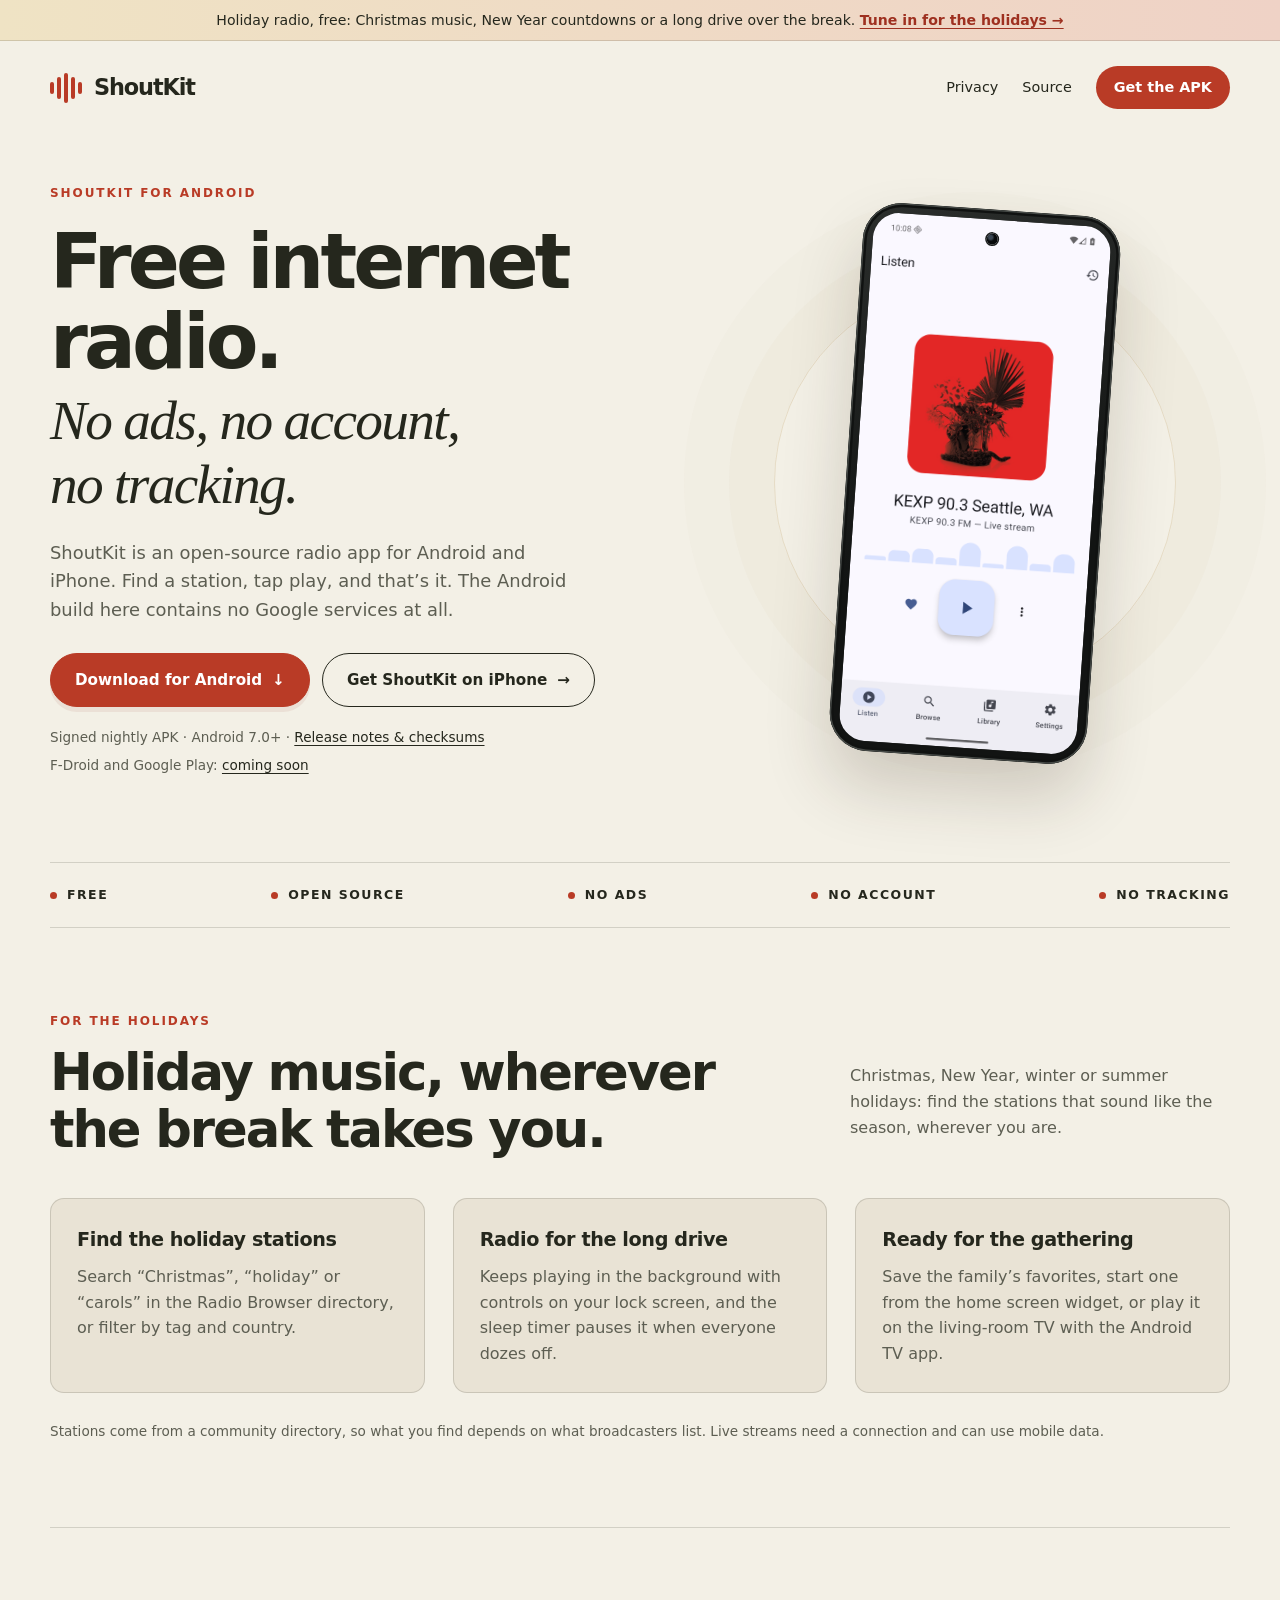
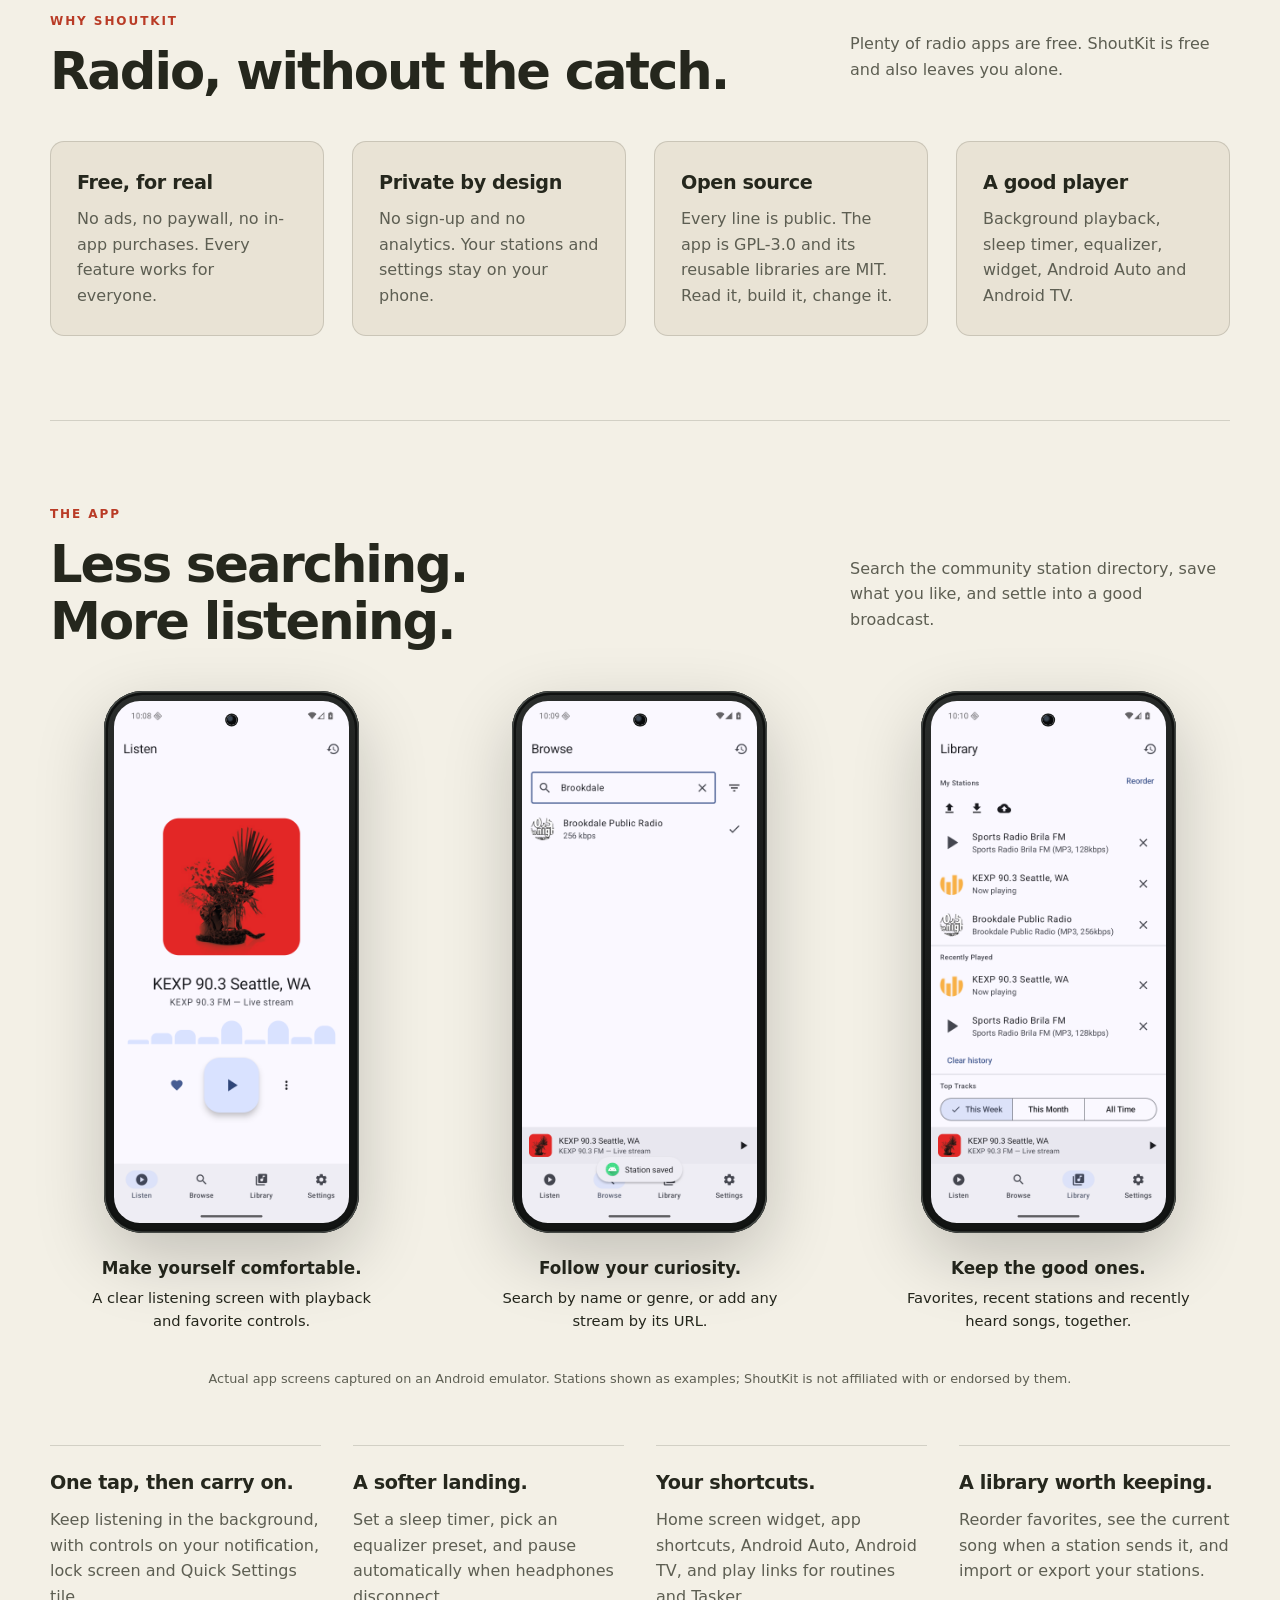
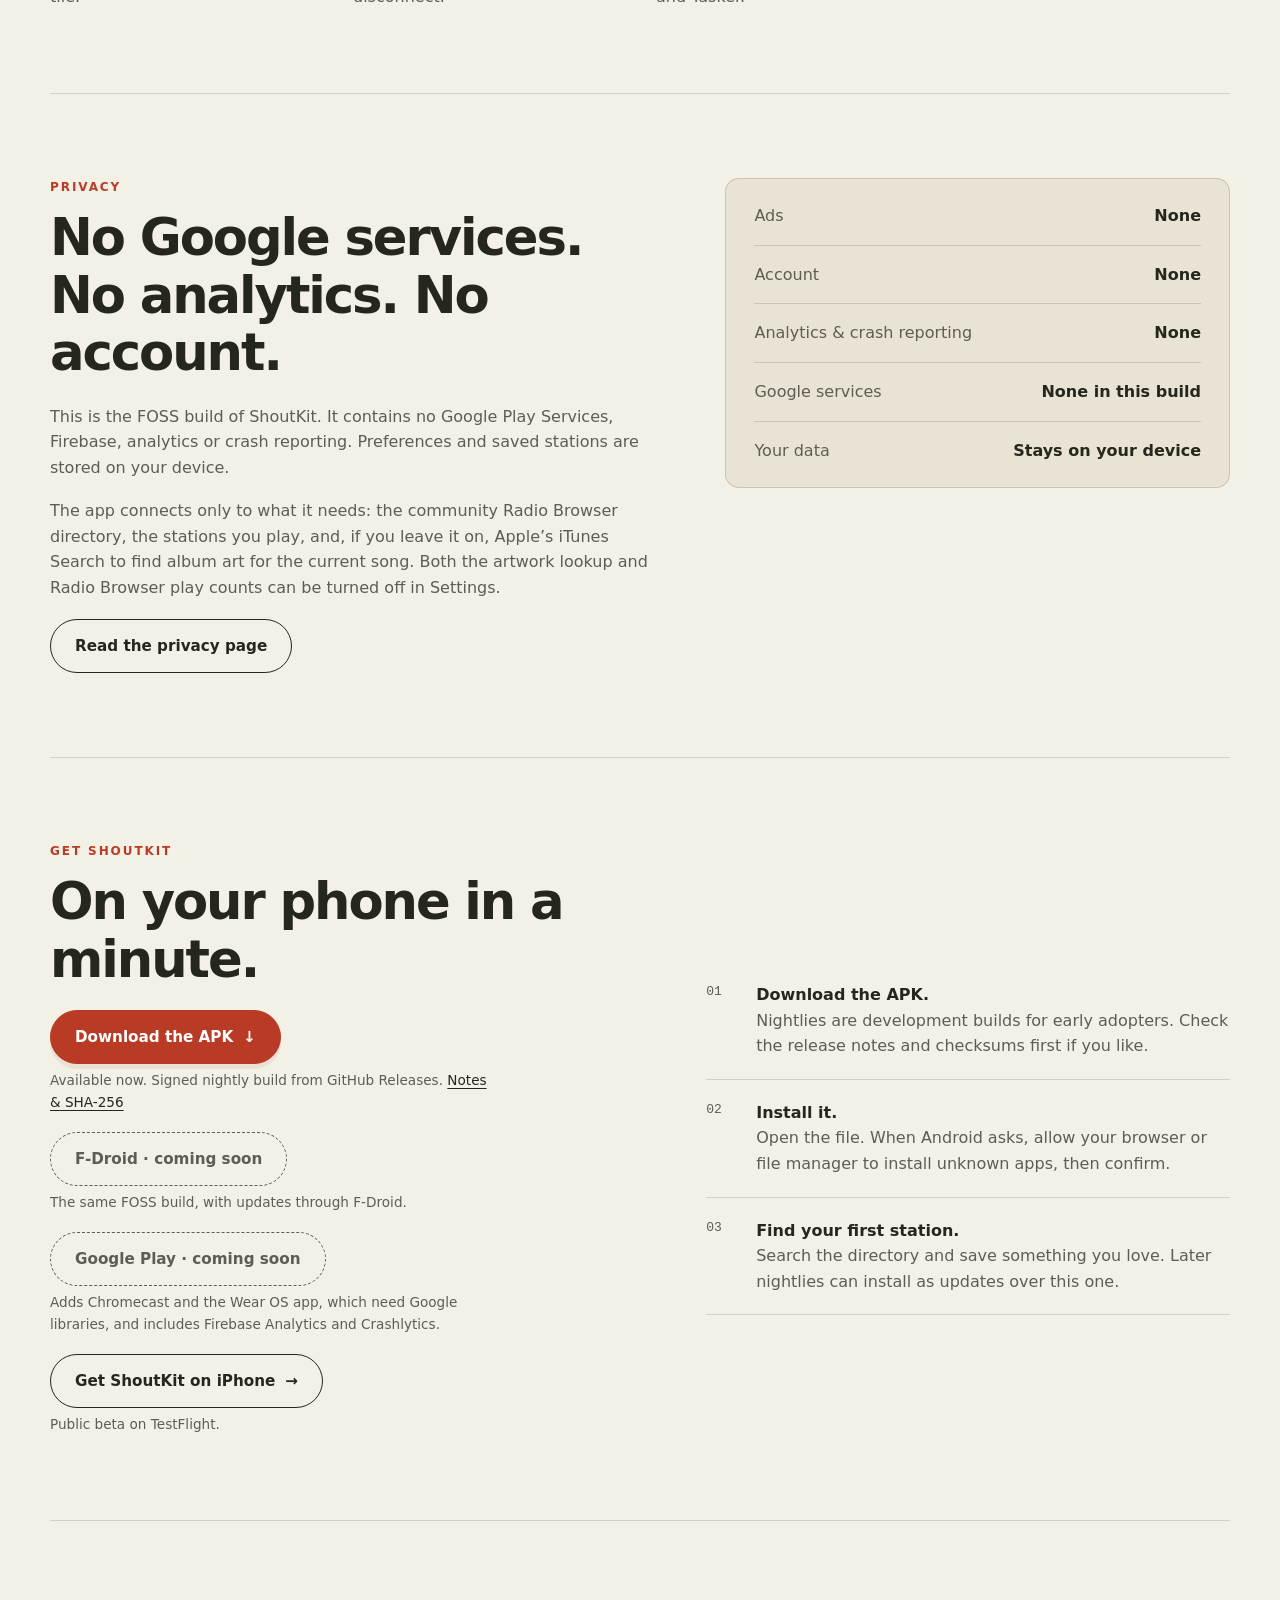
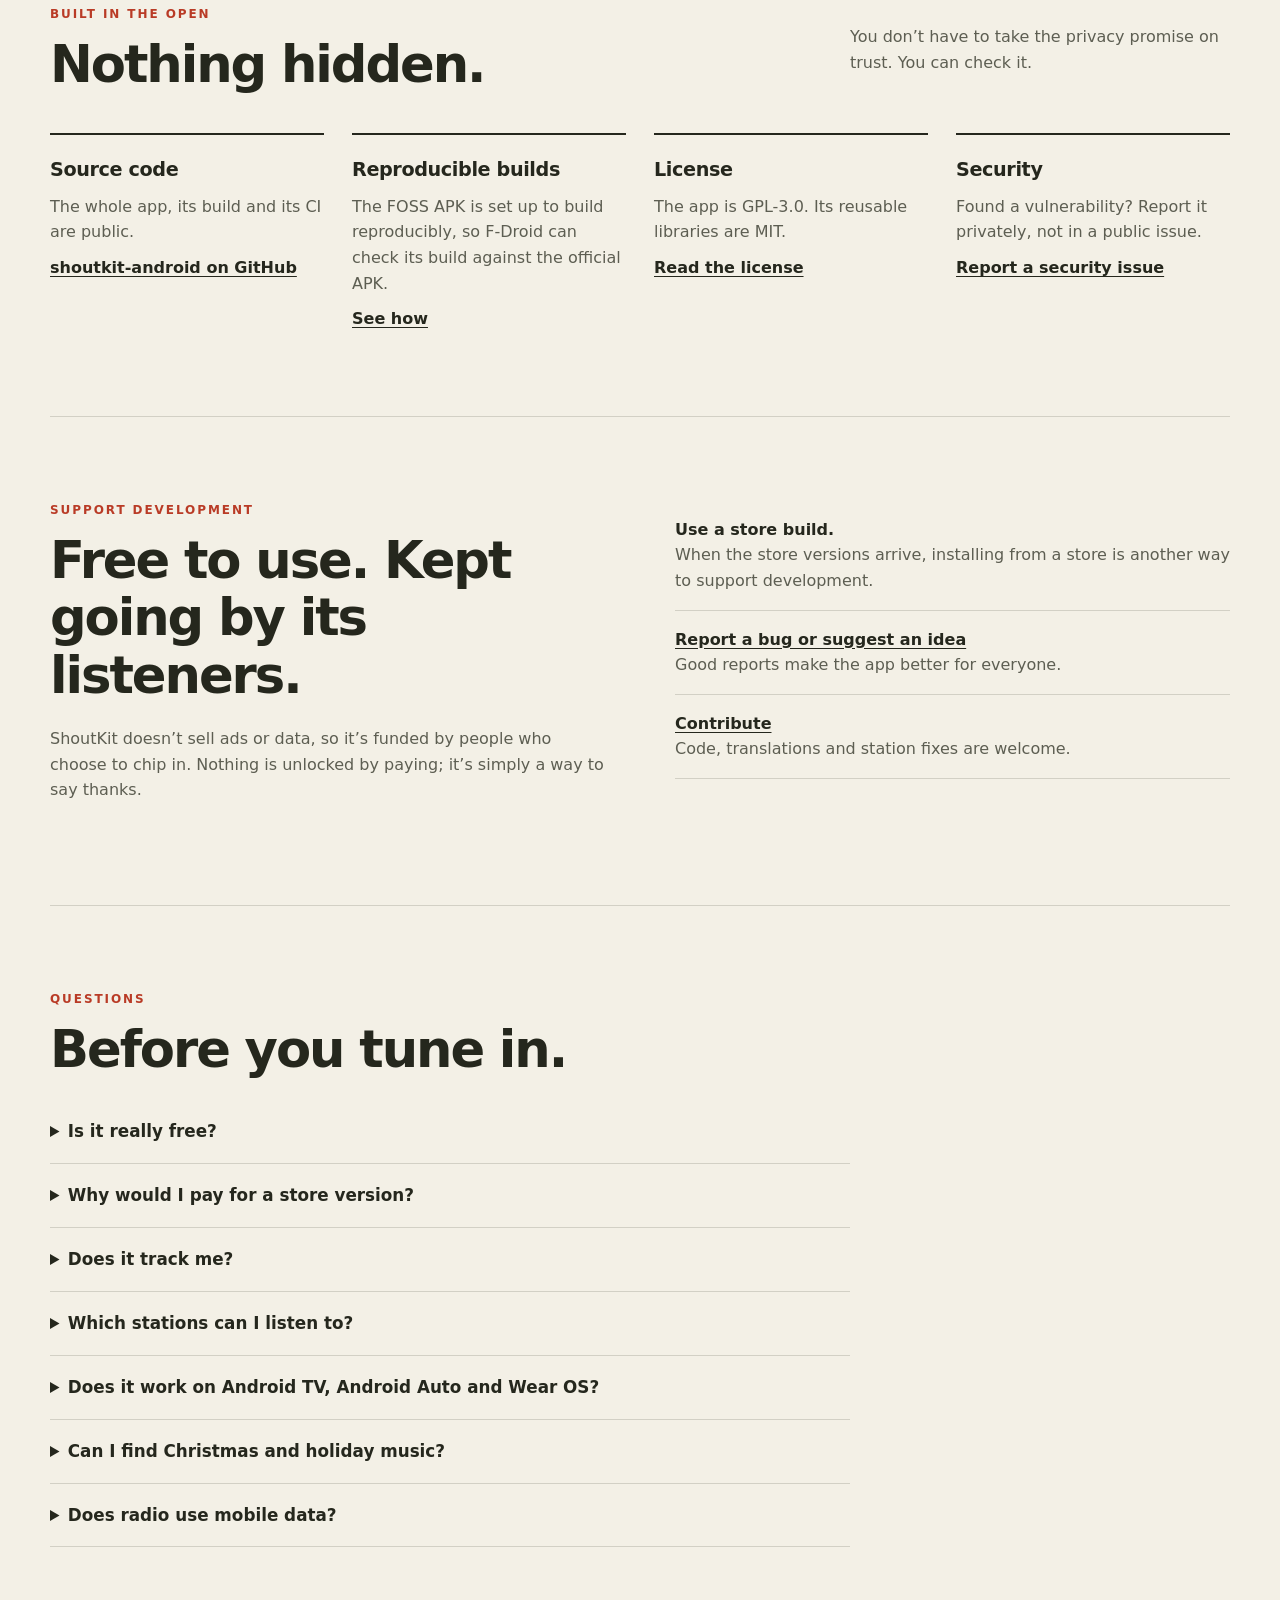
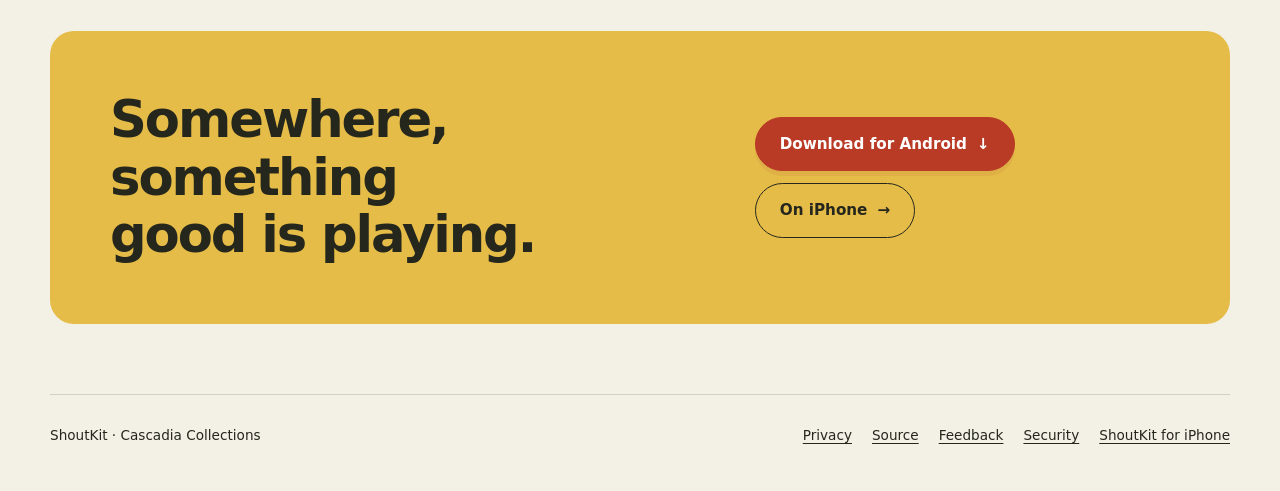
==== commit 2880423d: "site: holiday promo, accuracy pass and structured data - Holiday promo bar (hides itself after 2027-" ====
--- a/docs/index.html
+++ b/docs/index.html
@@ -3,25 +3,136 @@
 <head>
 <meta charset="utf-8">
 <meta name="viewport" content="width=device-width,initial-scale=1">
-<title>ShoutKit for Android: free internet radio, no ads, no tracking</title>
-<meta name="description" content="ShoutKit is free, open-source internet radio for Android, with no ads, no account and no tracking. The FOSS build contains no Google services. Also on iPhone.">
+<title>ShoutKit for Android: free Christmas &amp; holiday radio, no ads</title>
+<meta name="description" content="Free, open-source internet radio for Android. Search Christmas and holiday music stations from around the world, with no ads, no account and no tracking. The FOSS APK contains no Google services. Also on iPhone.">
 <meta name="theme-color" content="#f3f0e6">
 <link rel="canonical" href="https://cascadiacollections.github.io/shoutkit-android/">
 <meta property="og:type" content="website">
 <meta property="og:site_name" content="ShoutKit">
-<meta property="og:title" content="ShoutKit: free internet radio, no ads, no tracking">
-<meta property="og:description" content="Free, open-source internet radio for Android and iPhone. No ads, no account, no tracking.">
+<meta property="og:locale" content="en_US">
+<meta property="og:title" content="ShoutKit: free holiday radio, no ads, no tracking">
+<meta property="og:description" content="Free, open-source internet radio for Android and iPhone. Find Christmas and holiday stations for the trip or the family gathering. No ads, no account, no tracking.">
 <meta property="og:url" content="https://cascadiacollections.github.io/shoutkit-android/">
 <meta property="og:image" content="https://cascadiacollections.github.io/shoutkit-android/assets/social.png">
 <meta property="og:image:width" content="1200">
 <meta property="og:image:height" content="630">
 <meta property="og:image:alt" content="ShoutKit: free internet radio. No ads, no account, no tracking.">
 <meta name="twitter:card" content="summary_large_image">
-<meta name="twitter:title" content="ShoutKit: free internet radio, no ads, no tracking">
-<meta name="twitter:description" content="Free, open-source internet radio for Android and iPhone. No ads, no account, no tracking.">
+<meta name="twitter:title" content="ShoutKit: free holiday radio, no ads, no tracking">
+<meta name="twitter:description" content="Free, open-source internet radio for Android and iPhone. Christmas and holiday stations, with no ads, no account and no tracking.">
+<meta name="twitter:image:alt" content="ShoutKit: free internet radio. No ads, no account, no tracking.">
 <meta name="twitter:image" content="https://cascadiacollections.github.io/shoutkit-android/assets/social.png">
 <link rel="icon" href="assets/icon.svg" type="image/svg+xml">
 <link rel="stylesheet" href="style.css">
+<script type="application/ld+json">
+{
+ "@context": "https://schema.org",
+ "@graph": [
+  {
+   "@type": "WebSite",
+   "@id": "https://cascadiacollections.github.io/shoutkit-android/#website",
+   "url": "https://cascadiacollections.github.io/shoutkit-android/",
+   "name": "ShoutKit for Android",
+   "description": "Free, open-source internet radio for Android and iPhone. No ads, no account, no tracking.",
+   "inLanguage": "en-US"
+  },
+  {
+   "@type": "MobileApplication",
+   "@id": "https://cascadiacollections.github.io/shoutkit-android/#app",
+   "name": "ShoutKit",
+   "applicationCategory": "MultimediaApplication",
+   "applicationSubCategory": "Internet radio player",
+   "operatingSystem": "Android 7.0 or later",
+   "url": "https://cascadiacollections.github.io/shoutkit-android/",
+   "downloadUrl": "https://github.com/cascadiacollections/shoutkit-android/releases",
+   "image": "https://cascadiacollections.github.io/shoutkit-android/assets/social.png",
+   "screenshot": [
+    "https://cascadiacollections.github.io/shoutkit-android/assets/listen.webp",
+    "https://cascadiacollections.github.io/shoutkit-android/assets/search.webp",
+    "https://cascadiacollections.github.io/shoutkit-android/assets/library.webp"
+   ],
+   "description": "Free, open-source internet radio for Android, as a signed FOSS APK with no Google services. Search stations from the Radio Browser community directory, including Christmas and holiday music. No ads, no account, no tracking.",
+   "offers": {
+    "@type": "Offer",
+    "price": "0",
+    "priceCurrency": "USD"
+   },
+   "isAccessibleForFree": true,
+   "license": "https://github.com/cascadiacollections/shoutkit-android/blob/main/LICENSE",
+   "sameAs": [
+    "https://github.com/cascadiacollections/shoutkit-android"
+   ],
+   "author": {
+    "@type": "Organization",
+    "name": "Cascadia Collections",
+    "url": "https://github.com/cascadiacollections"
+   }
+  },
+  {
+   "@type": "FAQPage",
+   "@id": "https://cascadiacollections.github.io/shoutkit-android/#faq",
+   "mainEntity": [
+    {
+     "@type": "Question",
+     "name": "Is it really free?",
+     "acceptedAnswer": {
+      "@type": "Answer",
+      "text": "Yes. No ads, no subscription and no in-app purchases. The app is open source under the GPL-3.0, and the build on this page is free and will stay free."
+     }
+    },
+    {
+     "@type": "Question",
+     "name": "Why would I pay for a store version?",
+     "acceptedAnswer": {
+      "@type": "Answer",
+      "text": "You don’t have to. Store pricing hasn’t been decided. If a store build ever costs something, you’d be paying for the convenience of installing and updating through that store, and helping fund development, not unlocking features. The differences between builds come from Google’s libraries. The Google Play build adds Chromecast and the Wear OS app, and includes Firebase Analytics and Crashlytics. The FOSS build on this page has none of them."
+     }
+    },
+    {
+     "@type": "Question",
+     "name": "Does it track me?",
+     "acceptedAnswer": {
+      "@type": "Answer",
+      "text": "No. There are no ads, no analytics, no crash reporting and no account. The app does talk to the services it needs: the Radio Browser directory (which by default is told when you start one of its stations, so popular stations rank higher), the stations you play, and Apple’s iTunes Search for album art. You can turn off the play counts and the artwork lookup in Settings. Details are on the privacy page."
+     }
+    },
+    {
+     "@type": "Question",
+     "name": "Which stations can I listen to?",
+     "acceptedAnswer": {
+      "@type": "Answer",
+      "text": "Thousands. Station search uses Radio Browser, a free, community-run directory that anyone can add to or correct. If a station isn’t listed, you can add it in ShoutKit by its stream URL."
+     }
+    },
+    {
+     "@type": "Question",
+     "name": "Does it work on Android TV, Android Auto and Wear OS?",
+     "acceptedAnswer": {
+      "@type": "Answer",
+      "text": "Android TV and Android Auto work in this build. Android Auto only shows apps installed outside Google Play after you turn on Unknown sources in its developer settings. The Wear OS companion and Chromecast need Google libraries, so they come with the Google Play build."
+     }
+    },
+    {
+     "@type": "Question",
+     "name": "Can I find Christmas and holiday music?",
+     "acceptedAnswer": {
+      "@type": "Answer",
+      "text": "Yes. Search for “Christmas”, “holiday” or “carols”, or open the filters to narrow by tag and country. Stations come from Radio Browser, so what you find depends on what broadcasters and volunteers have listed."
+     }
+    },
+    {
+     "@type": "Question",
+     "name": "Does radio use mobile data?",
+     "acceptedAnswer": {
+      "@type": "Answer",
+      "text": "Yes. Live streams need a connection and can use mobile data. Use Wi-Fi when you want to save your data allowance."
+     }
+    }
+   ]
+  }
+ ]
+}
+</script>
 <script>
 // Every store and support URL lives here. Paste a confirmed https:// URL to turn
 // a "coming soon" button into a live link, or leave "" to keep it coming soon
@@ -36,6 +147,8 @@
 </head>
 <body>
 <a class="skip" href="#main">Skip to content</a>
+<!-- Holiday promo: hides itself after data-until (script at the end of the page). -->
+<div class="promo-bar" id="promo-bar" data-until="2027-01-07">Holiday radio, free: Christmas music, New Year countdowns or a long drive over the break. <a href="#holidays">Tune in for the holidays →</a></div>
 <div class="wrap">
 <nav aria-label="Main">
 <a class="brand" href="./">
@@ -54,7 +167,7 @@
 <div class="navlinks">
 <a class="opt" href="#privacy">Privacy</a>
 <a class="opt" href="https://github.com/cascadiacollections/shoutkit-android">Source</a>
-<a class="navdownload" data-nightly-download href="https://github.com/cascadiacollections/shoutkit-android/releases/download/nightly-42520386782-1/shoutkit-android-nightly.apk">Get the APK</a>
+<a class="navdownload" data-nightly-download href="https://github.com/cascadiacollections/shoutkit-android/releases/download/nightly-42974749610-1/shoutkit-android-nightly.apk">Get the APK</a>
 </div>
 </nav>
 <main id="main">
@@ -66,12 +179,12 @@
 </h1>
 <p class="intro muted">ShoutKit is an open-source radio app for Android and iPhone. Find a station, tap play, and that’s it. The Android build here contains no Google services at all.</p>
 <div class="buttons">
-<a class="button primary" data-nightly-download href="https://github.com/cascadiacollections/shoutkit-android/releases/download/nightly-42520386782-1/shoutkit-android-nightly.apk">Download for Android <span aria-hidden="true">↓</span>
+<a class="button primary" data-nightly-download href="https://github.com/cascadiacollections/shoutkit-android/releases/download/nightly-42974749610-1/shoutkit-android-nightly.apk">Download for Android <span aria-hidden="true">↓</span>
 </a>
 <a class="button" href="https://cascadiacollections.github.io/shoutkit/">Get ShoutKit on iPhone <span aria-hidden="true">→</span>
 </a>
 </div>
-<p class="small muted">Signed nightly APK · Android 7.0+ · <a class="inline" data-nightly-notes href="https://github.com/cascadiacollections/shoutkit-android/releases/tag/nightly-42520386782-1">Release notes &amp; checksums</a></p>
+<p class="small muted">Signed nightly APK · Android 7.0+ · <a class="inline" data-nightly-notes href="https://github.com/cascadiacollections/shoutkit-android/releases/tag/nightly-42974749610-1">Release notes &amp; checksums</a></p>
 <p class="small muted">F-Droid and Google Play: <a class="inline" href="#download">coming soon</a></p>
 </div>
 <div class="heroart">
@@ -87,6 +200,30 @@
 <li>No account</li>
 <li>No tracking</li>
 </ul>
+<section id="holidays" class="holiday" aria-labelledby="holidays-title">
+<div class="sectionhead">
+<div>
+<p class="eyebrow">For the holidays</p>
+<h2 id="holidays-title">Holiday music, wherever the break takes you.</h2>
+</div>
+<p class="muted">Christmas, New Year, winter or summer holidays: find the stations that sound like the season, wherever you are.</p>
+</div>
+<div class="benefits holidaygrid">
+<article>
+<h3>Find the holiday stations</h3>
+<p class="muted">Search “Christmas”, “holiday” or “carols” in the Radio Browser directory, or filter by tag and country.</p>
+</article>
+<article>
+<h3>Radio for the long drive</h3>
+<p class="muted">Keeps playing in the background with controls on your lock screen, and the sleep timer pauses it when everyone dozes off.</p>
+</article>
+<article>
+<h3>Ready for the gathering</h3>
+<p class="muted">Save the family’s favorites, start one from the home screen widget, or play it on the living-room TV with the Android TV app.</p>
+</article>
+</div>
+<p class="small muted holidaynote">Stations come from a community directory, so what you find depends on what broadcasters list. Live streams need a connection and can use mobile data.</p>
+</section>
 <section id="why" aria-labelledby="why-title">
 <div class="sectionhead">
 <div>
@@ -106,7 +243,7 @@
 </article>
 <article>
 <h3>Open source</h3>
-<p class="muted">Every line is public under the GPL-3.0. Read it, build it, change it.</p>
+<p class="muted">Every line is public. The app is GPL-3.0 and its reusable libraries are MIT. Read it, build it, change it.</p>
 </article>
 <article>
 <h3>A good player</h3>
@@ -187,8 +324,8 @@
 <h2 id="download-title">On your phone in a minute.</h2>
 <ul class="stores">
 <li>
-<a class="button primary" data-nightly-download href="https://github.com/cascadiacollections/shoutkit-android/releases/download/nightly-42520386782-1/shoutkit-android-nightly.apk">Download the APK <span aria-hidden="true">↓</span></a>
-<span class="small muted">Available now. Signed nightly build from GitHub Releases. <a class="inline" data-nightly-notes href="https://github.com/cascadiacollections/shoutkit-android/releases/tag/nightly-42520386782-1">Notes &amp; SHA-256</a></span>
+<a class="button primary" data-nightly-download href="https://github.com/cascadiacollections/shoutkit-android/releases/download/nightly-42974749610-1/shoutkit-android-nightly.apk">Download the APK <span aria-hidden="true">↓</span></a>
+<span class="small muted">Available now. Signed nightly build from GitHub Releases. <a class="inline" data-nightly-notes href="https://github.com/cascadiacollections/shoutkit-android/releases/tag/nightly-42974749610-1">Notes &amp; SHA-256</a></span>
 </li>
 <li>
 <a class="button is-soon" data-link="fdroid" data-live="Get it on F-Droid" aria-disabled="true">F-Droid · coming soon</a>
@@ -196,7 +333,7 @@
 </li>
 <li>
 <a class="button is-soon" data-link="play" data-live="Get it on Google Play" aria-disabled="true">Google Play · coming soon</a>
-<span class="small muted">Adds Chromecast and the Wear OS app, which need Google libraries.</span>
+<span class="small muted">Adds Chromecast and the Wear OS app, which need Google libraries, and includes Firebase Analytics and Crashlytics.</span>
 </li>
 <li>
 <a class="button" href="https://cascadiacollections.github.io/shoutkit/">Get ShoutKit on iPhone <span aria-hidden="true">→</span></a>
@@ -234,9 +371,9 @@
 <a href="https://github.com/cascadiacollections/shoutkit-android">shoutkit-android on GitHub</a>
 </li>
 <li>
-<h3>Toward reproducible builds</h3>
-<p class="muted">Working toward an F-Droid build that is byte-for-byte identical to the official APK.</p>
-<a href="https://github.com/cascadiacollections/shoutkit-android/pull/306">Follow the work</a>
+<h3>Reproducible builds</h3>
+<p class="muted">The FOSS APK is set up to build reproducibly, so F-Droid can check its build against the official APK.</p>
+<a href="https://github.com/cascadiacollections/shoutkit-android/pull/306">See how</a>
 </li>
 <li>
 <h3>License</h3>
@@ -273,7 +410,7 @@
 </details>
 <details>
 <summary>Why would I pay for a store version?</summary>
-<p class="muted">You don’t have to. Store pricing hasn’t been decided. If a store build ever costs something, you’d be paying for the convenience of installing and updating through that store, and helping fund development, not unlocking features. The only differences between builds come from Google’s libraries: Chromecast and the Wear OS app need them, so they ship only in the Google Play build.</p>
+<p class="muted">You don’t have to. Store pricing hasn’t been decided. If a store build ever costs something, you’d be paying for the convenience of installing and updating through that store, and helping fund development, not unlocking features. The differences between builds come from Google’s libraries. The Google Play build adds Chromecast and the Wear OS app, and includes Firebase Analytics and Crashlytics. The FOSS build on this page has none of them.</p>
 </details>
 <details>
 <summary>Does it track me?</summary>
@@ -285,7 +422,11 @@
 </details>
 <details>
 <summary>Does it work on Android TV, Android Auto and Wear OS?</summary>
-<p class="muted">Android TV and Android Auto work in this build. The Wear OS companion and Chromecast need Google libraries, so they come with the Google Play build.</p>
+<p class="muted">Android TV and Android Auto work in this build. Android Auto only shows apps installed outside Google Play after you turn on Unknown sources in its developer settings. The Wear OS companion and Chromecast need Google libraries, so they come with the Google Play build.</p>
+</details>
+<details>
+<summary>Can I find Christmas and holiday music?</summary>
+<p class="muted">Yes. Search for “Christmas”, “holiday” or “carols”, or open the filters to narrow by tag and country. Stations come from <a href="https://www.radio-browser.info">Radio Browser</a>, so what you find depends on what broadcasters and volunteers have listed.</p>
 </details>
 <details>
 <summary>Does radio use mobile data?</summary>
@@ -296,7 +437,7 @@
 <div class="closing">
 <h2>Somewhere, something<br>good is playing.</h2>
 <div class="closingbuttons">
-<a class="button primary" data-nightly-download href="https://github.com/cascadiacollections/shoutkit-android/releases/download/nightly-42520386782-1/shoutkit-android-nightly.apk">Download for Android <span aria-hidden="true">↓</span></a>
+<a class="button primary" data-nightly-download href="https://github.com/cascadiacollections/shoutkit-android/releases/download/nightly-42974749610-1/shoutkit-android-nightly.apk">Download for Android <span aria-hidden="true">↓</span></a>
 <a class="button" href="https://cascadiacollections.github.io/shoutkit/">On iPhone <span aria-hidden="true">→</span></a>
 </div>
 </div>
@@ -312,6 +453,13 @@
 </div>
 </footer>
 </div>
+<script>
+// Hide the holiday promo bar once its data-until date has passed.
+(() => {
+  const bar = document.getElementById("promo-bar");
+  if (bar && new Date() >= new Date(bar.dataset.until + "T00:00:00")) bar.hidden = true;
+})();
+</script>
 <script src="nightly.js" defer>
 </script>
 <script src="links.js" defer>
--- a/docs/style.css
+++ b/docs/style.css
@@ -160,3 +160,11 @@
 @media(prefers-reduced-motion:reduce){html{scroll-behavior:auto}
 *,*:before,*:after{transition:none!important}
 }
+
+/* Holiday promo (seasonal): remove with #promo-bar and #holidays after the season. */
+.promo-bar{background:linear-gradient(90deg,#efe3c4,#efd2c6);border-bottom:1px solid var(--line);padding:10px 24px;text-align:center;font-size:.88rem;line-height:1.45}
+.promo-bar a{color:var(--accent-deep);font-weight:700}
+.promo-bar[hidden]{display:none}
+.holidaygrid{grid-template-columns:repeat(3,1fr)}
+.holidaynote{margin:28px 0 0}
+@media (max-width:900px){.holidaygrid{grid-template-columns:1fr}}
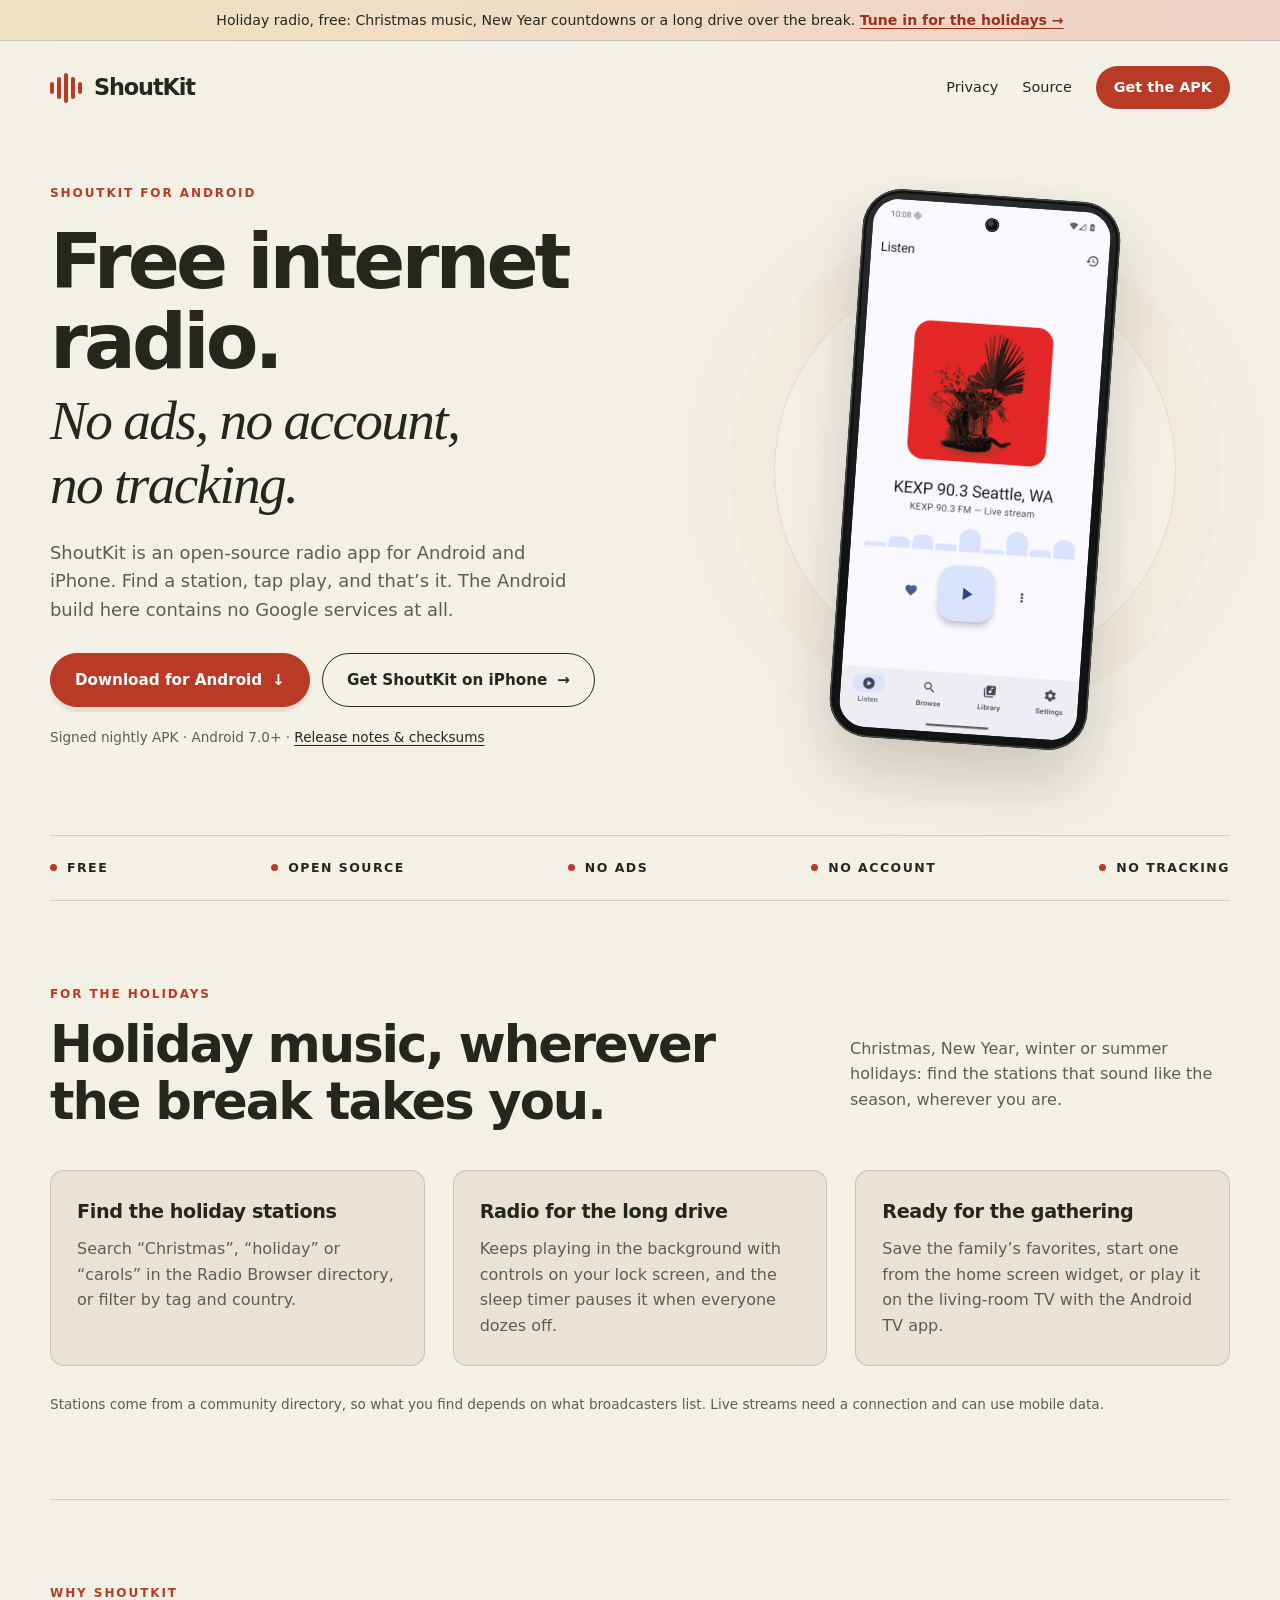
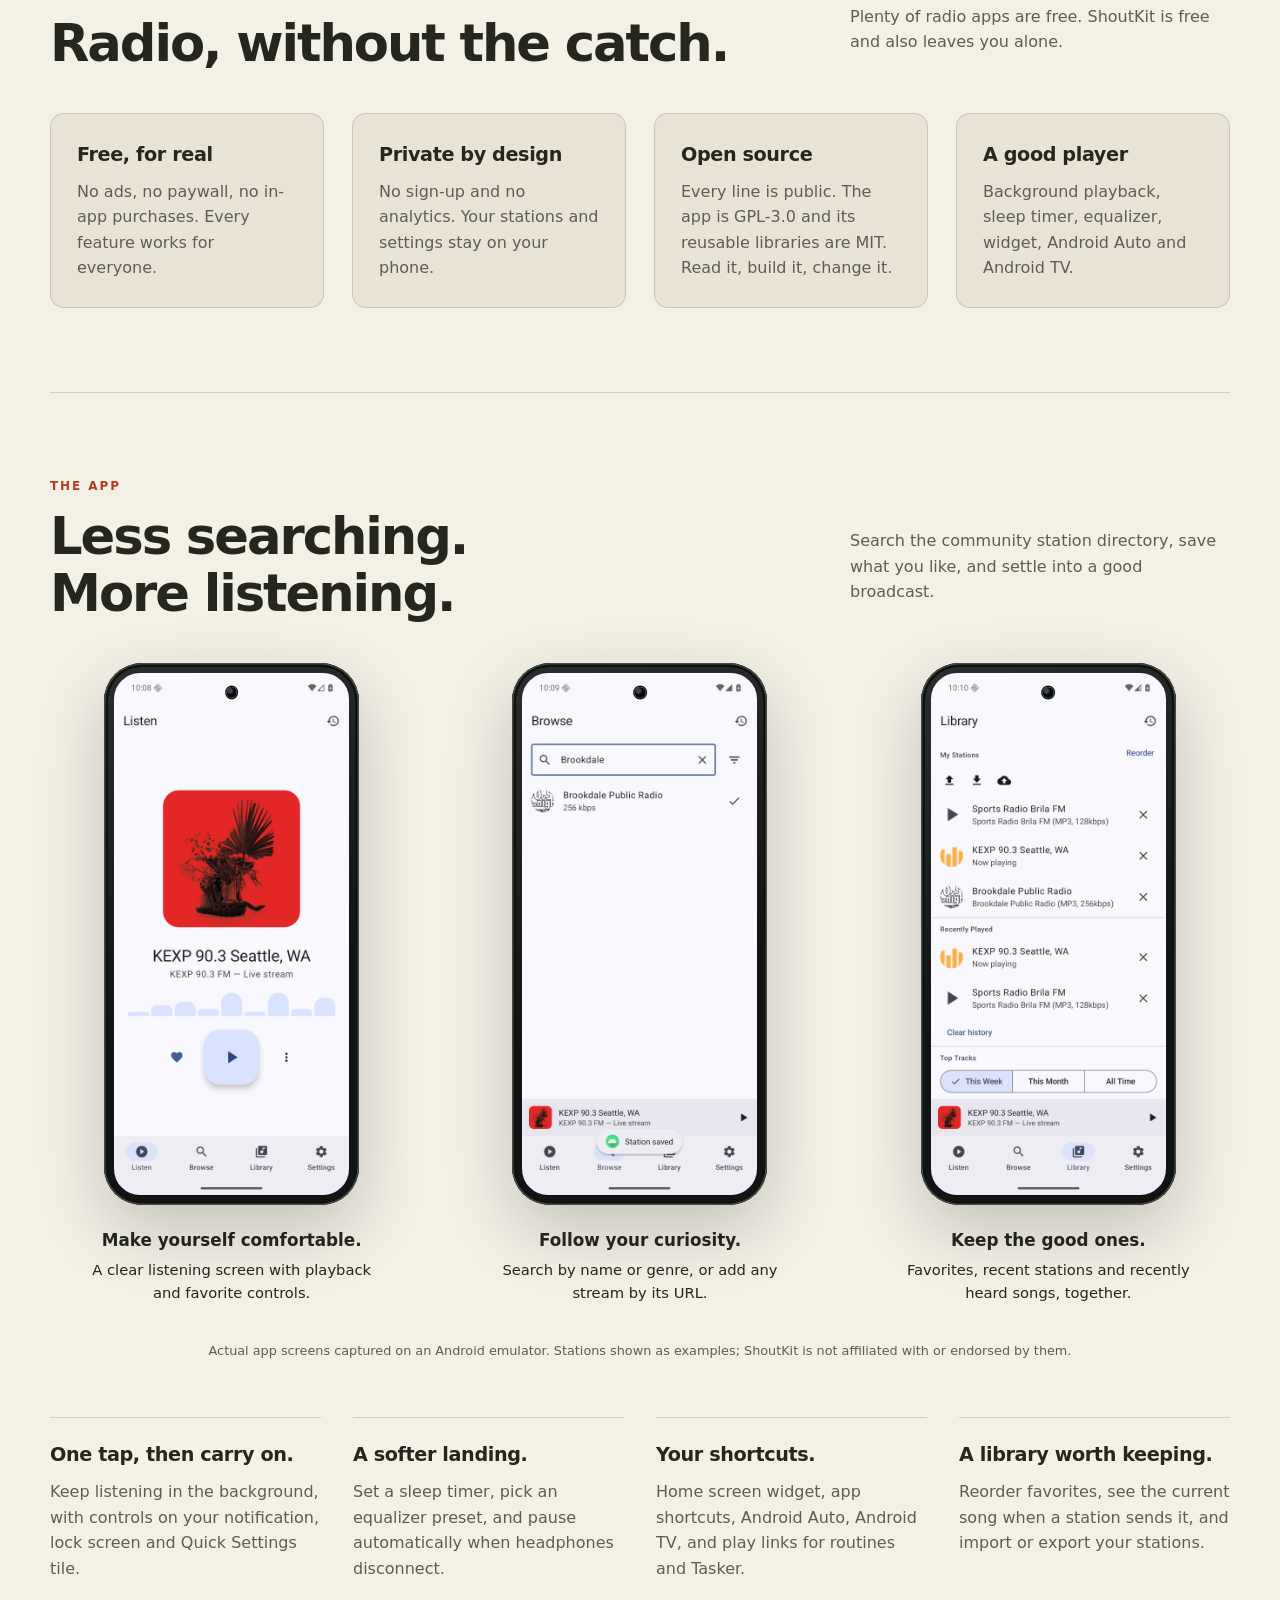
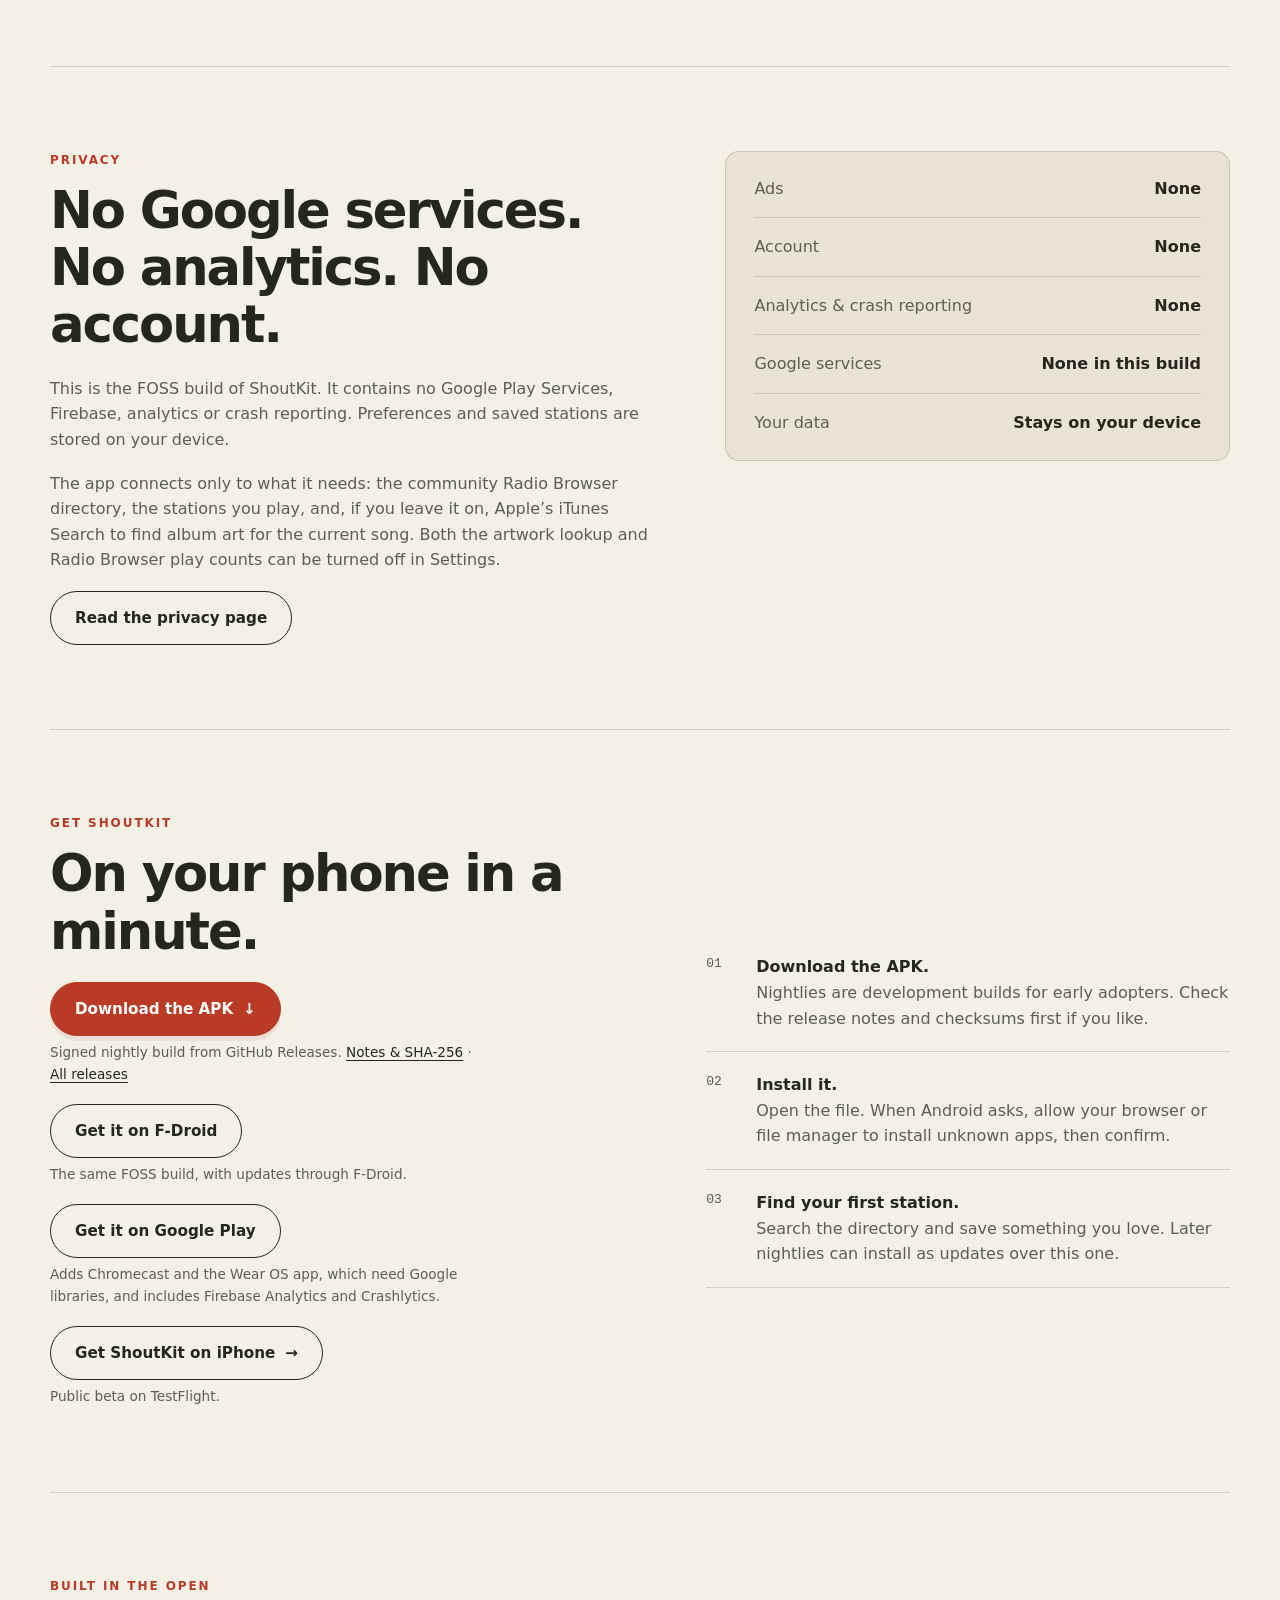
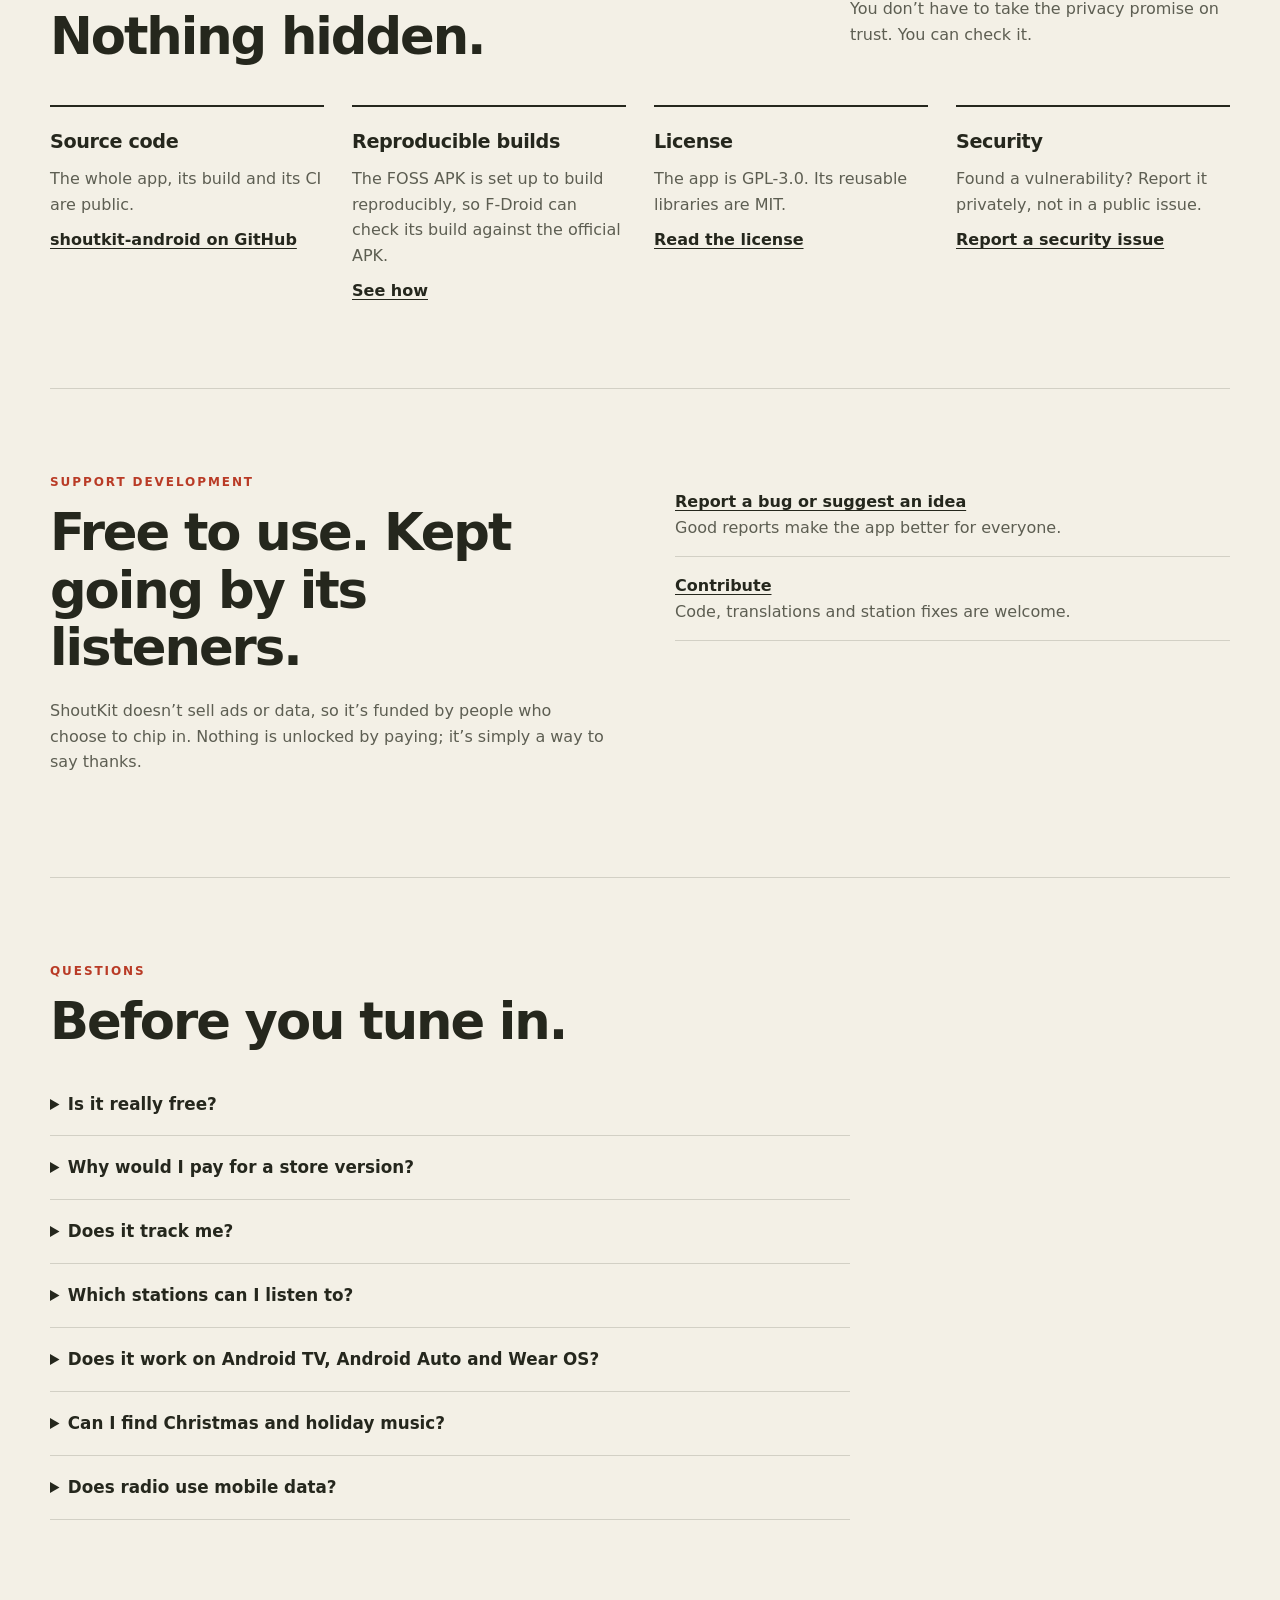
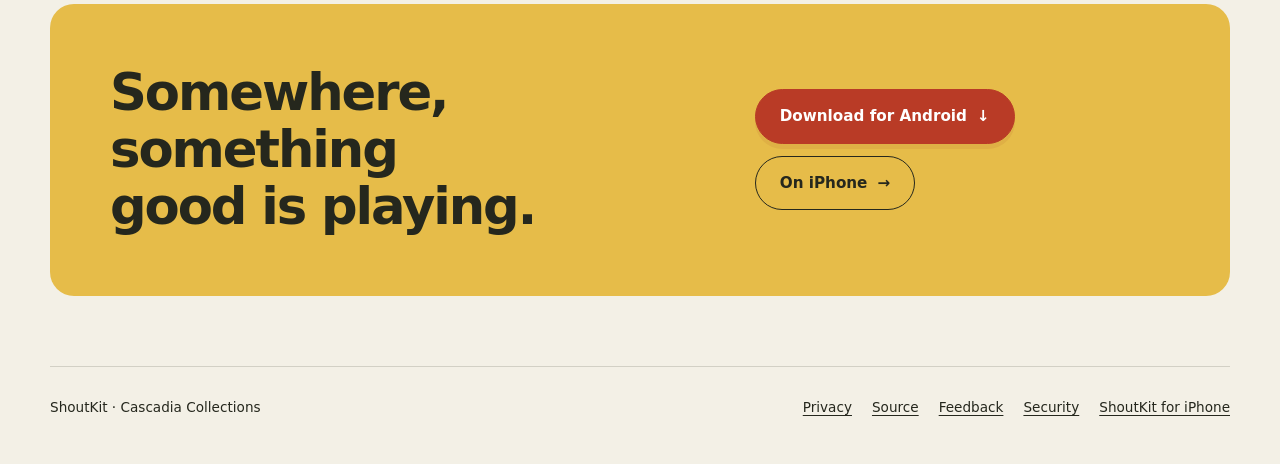
==== commit fb2d11b8: "site: show a channel only when its link is set, prefer the signed release F-Droid, Google Play, spon" ====
--- a/docs/index.html
+++ b/docs/index.html
@@ -134,11 +134,13 @@
 }
 </script>
 <script>
-// Every store and support URL lives here. Paste a confirmed https:// URL to turn
-// a "coming soon" button into a live link, or leave "" to keep it coming soon
-// (sponsors stays hidden until set). The nightly APK link is not here: the
-// nightly workflow rewrites the data-nightly-download anchors directly.
+// Every channel URL lives here. A channel shows on the page only while its URL
+// is a confirmed https:// link; leave "" and its button stays hidden. The APK
+// download is not here: the nightly workflow rewrites the data-nightly-download
+// anchors, and nightly.js moves them to the latest tagged release once that
+// release carries a signed APK.
 window.SHOUTKIT_LINKS = {
+  releases: "https://github.com/cascadiacollections/shoutkit-android/releases",
   fdroid: "",   // https://f-droid.org/packages/com.cascadiacollections.sir/ once listed
   play: "",     // https://play.google.com/store/apps/details?id=com.cascadiacollections.sir once live
   sponsors: ""  // https://github.com/sponsors/KevinTCoughlin once the profile is live
@@ -184,8 +186,7 @@
 <a class="button" href="https://cascadiacollections.github.io/shoutkit/">Get ShoutKit on iPhone <span aria-hidden="true">→</span>
 </a>
 </div>
-<p class="small muted">Signed nightly APK · Android 7.0+ · <a class="inline" data-nightly-notes href="https://github.com/cascadiacollections/shoutkit-android/releases/tag/nightly-42974749610-1">Release notes &amp; checksums</a></p>
-<p class="small muted">F-Droid and Google Play: <a class="inline" href="#download">coming soon</a></p>
+<p class="small muted"><span data-release-text="Signed release {version}">Signed nightly APK</span> · Android 7.0+ · <a class="inline" data-nightly-notes href="https://github.com/cascadiacollections/shoutkit-android/releases/tag/nightly-42974749610-1">Release notes &amp; checksums</a></p>
 </div>
 <div class="heroart">
 <div class="phone">
@@ -325,14 +326,14 @@
 <ul class="stores">
 <li>
 <a class="button primary" data-nightly-download href="https://github.com/cascadiacollections/shoutkit-android/releases/download/nightly-42974749610-1/shoutkit-android-nightly.apk">Download the APK <span aria-hidden="true">↓</span></a>
-<span class="small muted">Available now. Signed nightly build from GitHub Releases. <a class="inline" data-nightly-notes href="https://github.com/cascadiacollections/shoutkit-android/releases/tag/nightly-42974749610-1">Notes &amp; SHA-256</a></span>
-</li>
-<li>
-<a class="button is-soon" data-link="fdroid" data-live="Get it on F-Droid" aria-disabled="true">F-Droid · coming soon</a>
+<span class="small muted"><span data-release-text="Signed release {version} from GitHub Releases.">Signed nightly build from GitHub Releases.</span> <a class="inline" data-nightly-notes href="https://github.com/cascadiacollections/shoutkit-android/releases/tag/nightly-42974749610-1">Notes &amp; SHA-256</a><span data-link="releases" hidden> · <a class="inline" data-link="releases">All releases</a></span></span>
+</li>
+<li data-link="fdroid" hidden>
+<a class="button" data-link="fdroid">Get it on F-Droid</a>
 <span class="small muted">The same FOSS build, with updates through F-Droid.</span>
 </li>
-<li>
-<a class="button is-soon" data-link="play" data-live="Get it on Google Play" aria-disabled="true">Google Play · coming soon</a>
+<li data-link="play" hidden>
+<a class="button" data-link="play">Get it on Google Play</a>
 <span class="small muted">Adds Chromecast and the Wear OS app, which need Google libraries, and includes Firebase Analytics and Crashlytics.</span>
 </li>
 <li>
@@ -344,7 +345,7 @@
 <ol class="steps">
 <li>
 <strong>Download the APK.</strong>
-<span class="muted">Nightlies are development builds for early adopters. Check the release notes and checksums first if you like.</span>
+<span class="muted" data-release-text="Check the release notes and checksums first if you like.">Nightlies are development builds for early adopters. Check the release notes and checksums first if you like.</span>
 </li>
 <li>
 <strong>Install it.</strong>
@@ -352,7 +353,7 @@
 </li>
 <li>
 <strong>Find your first station.</strong>
-<span class="muted">Search the directory and save something you love. Later nightlies can install as updates over this one.</span>
+<span class="muted" data-release-text="Search the directory and save something you love. Later releases install as updates over this one.">Search the directory and save something you love. Later nightlies can install as updates over this one.</span>
 </li>
 </ol>
 </section>
@@ -394,8 +395,8 @@
 <p class="muted">ShoutKit doesn’t sell ads or data, so it’s funded by people who choose to chip in. Nothing is unlocked by paying; it’s simply a way to say thanks.</p>
 </div>
 <ul class="supportlist">
-<li data-link="sponsors" data-hide-until-live hidden><a data-link="sponsors" data-live="Sponsor on GitHub">Sponsor on GitHub</a> <span class="muted">Monthly or one-time.</span></li>
-<li><strong>Use a store build.</strong> <span class="muted">When the store versions arrive, installing from a store is another way to support development.</span></li>
+<li data-link="sponsors" hidden><a data-link="sponsors">Sponsor on GitHub</a> <span class="muted">Monthly or one-time.</span></li>
+<li data-link="play" hidden><strong>Use the Google Play build.</strong> <span class="muted">Installing from Google Play is another way to support development.</span></li>
 <li><a href="https://github.com/cascadiacollections/shoutkit-android/issues">Report a bug or suggest an idea</a> <span class="muted">Good reports make the app better for everyone.</span></li>
 <li><a href="https://github.com/cascadiacollections/shoutkit-android/blob/main/CONTRIBUTING.md">Contribute</a> <span class="muted">Code, translations and station fixes are welcome.</span></li>
 </ul>
--- a/docs/style.css
+++ b/docs/style.css
@@ -43,8 +43,6 @@
 .button:hover{transform:translateY(-2px)}
 .button.primary{background:var(--accent);border-color:var(--accent);color:#fff;box-shadow:0 5px 0 #8a2a1c14}
 .button.primary:hover{background:var(--accent-deep);border-color:var(--accent-deep)}
-.button.is-soon{border-style:dashed;border-color:var(--muted);color:var(--muted);cursor:default}
-.button.is-soon:hover{transform:none}
 
 /* Hero */
 .hero{display:grid;grid-template-columns:1.2fr 1fr;gap:60px;align-items:center;padding:50px 0 80px}
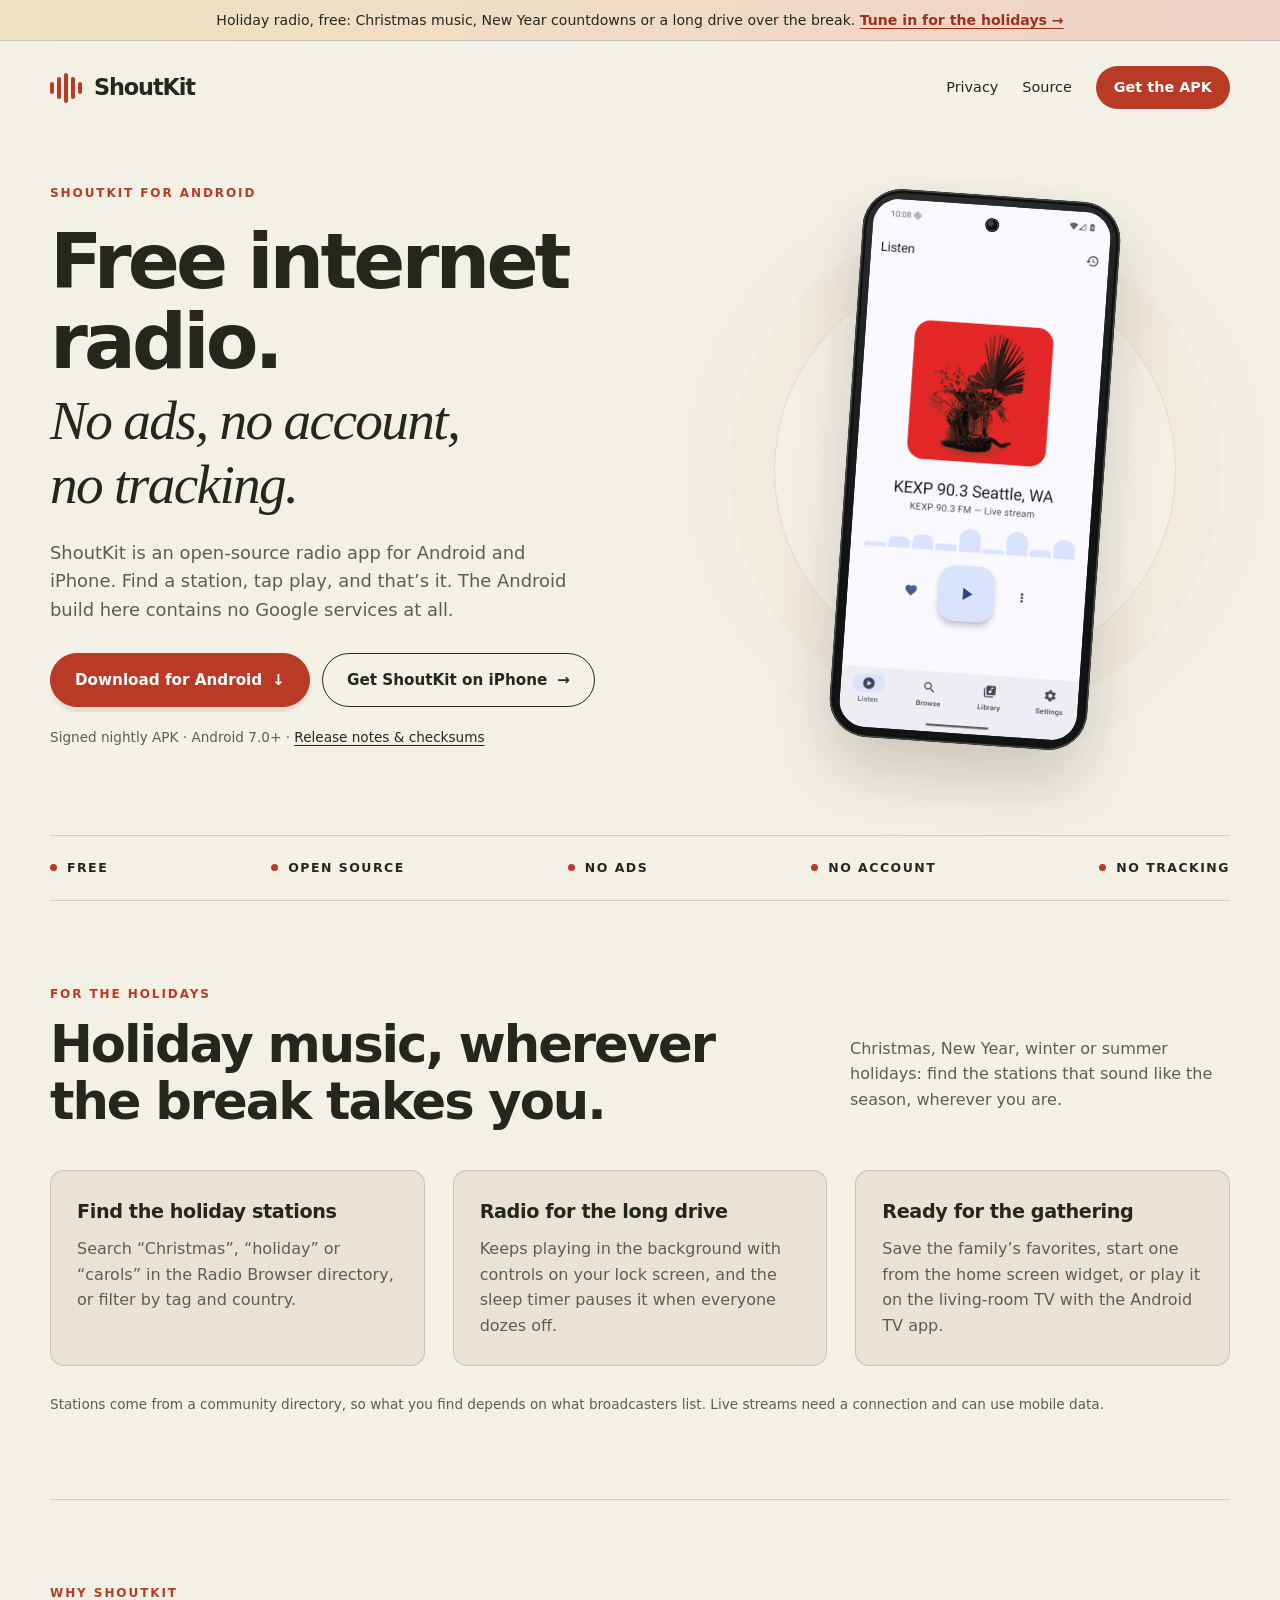
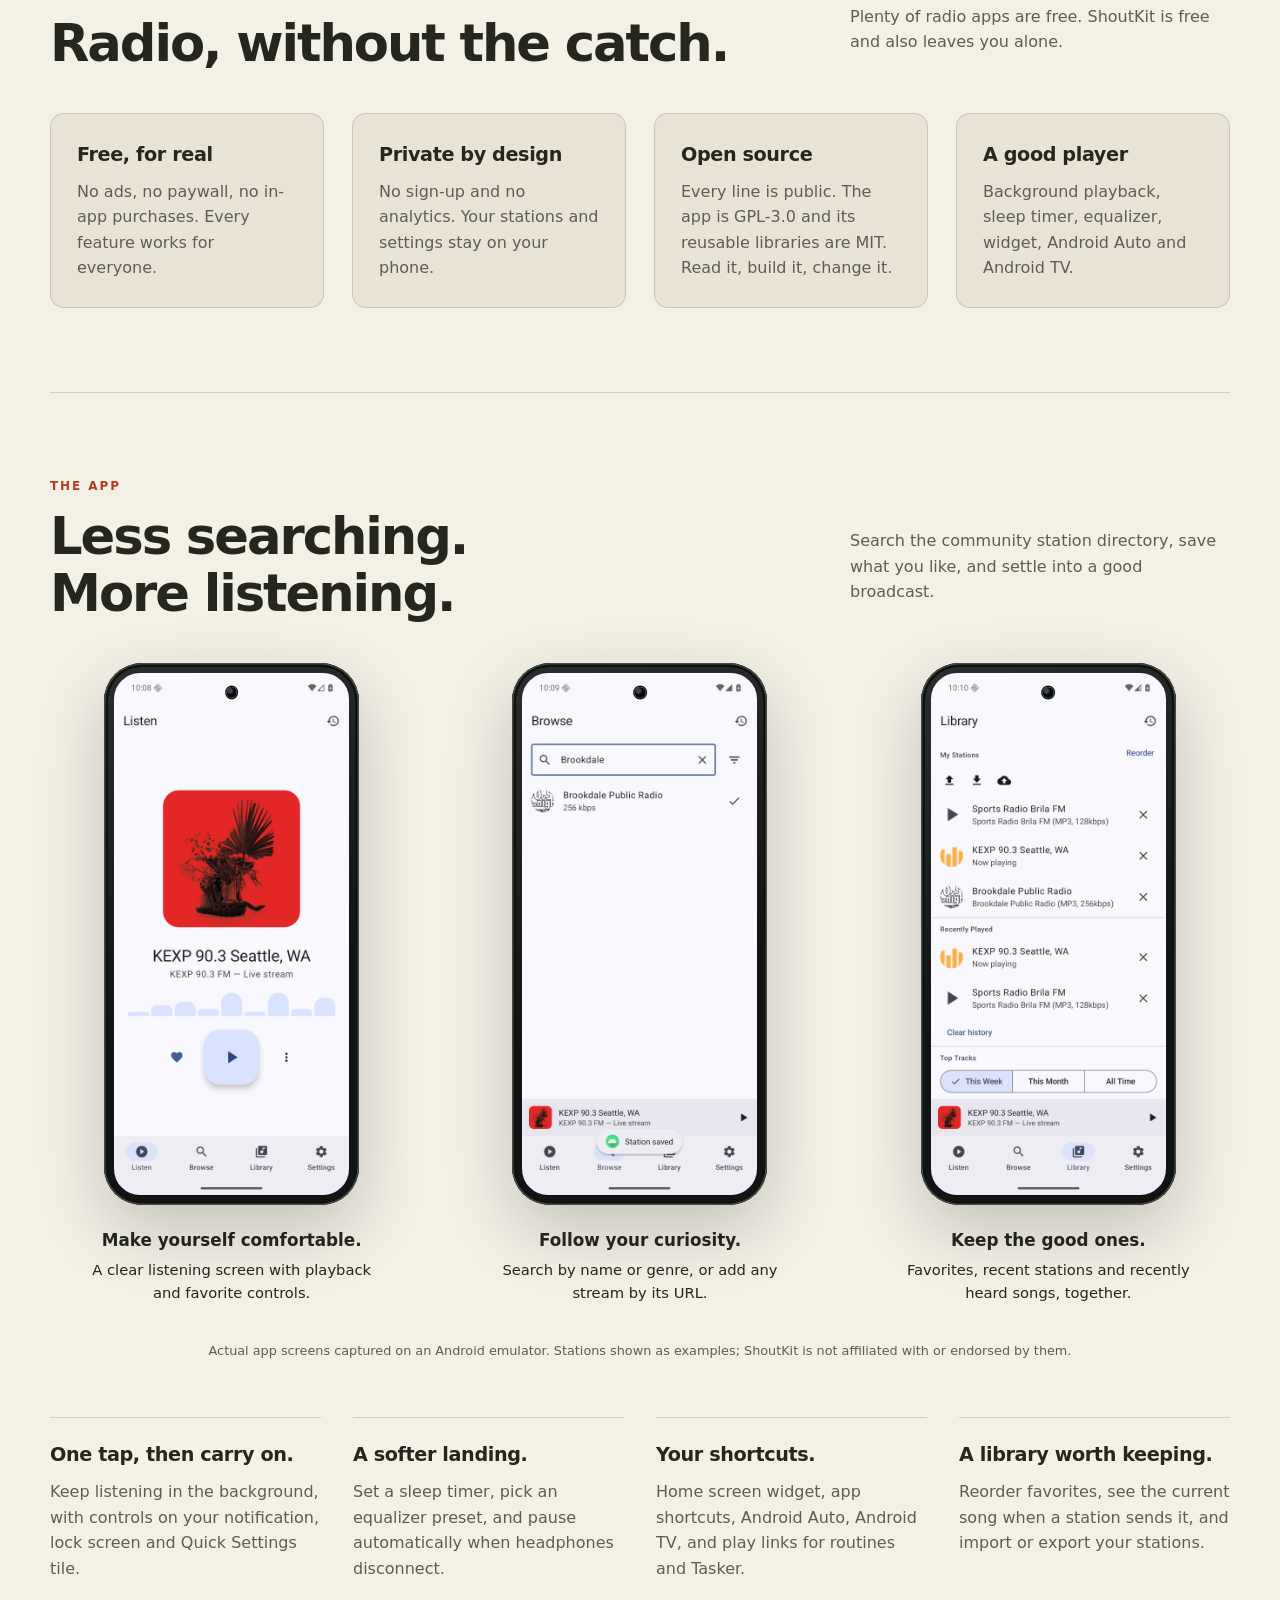
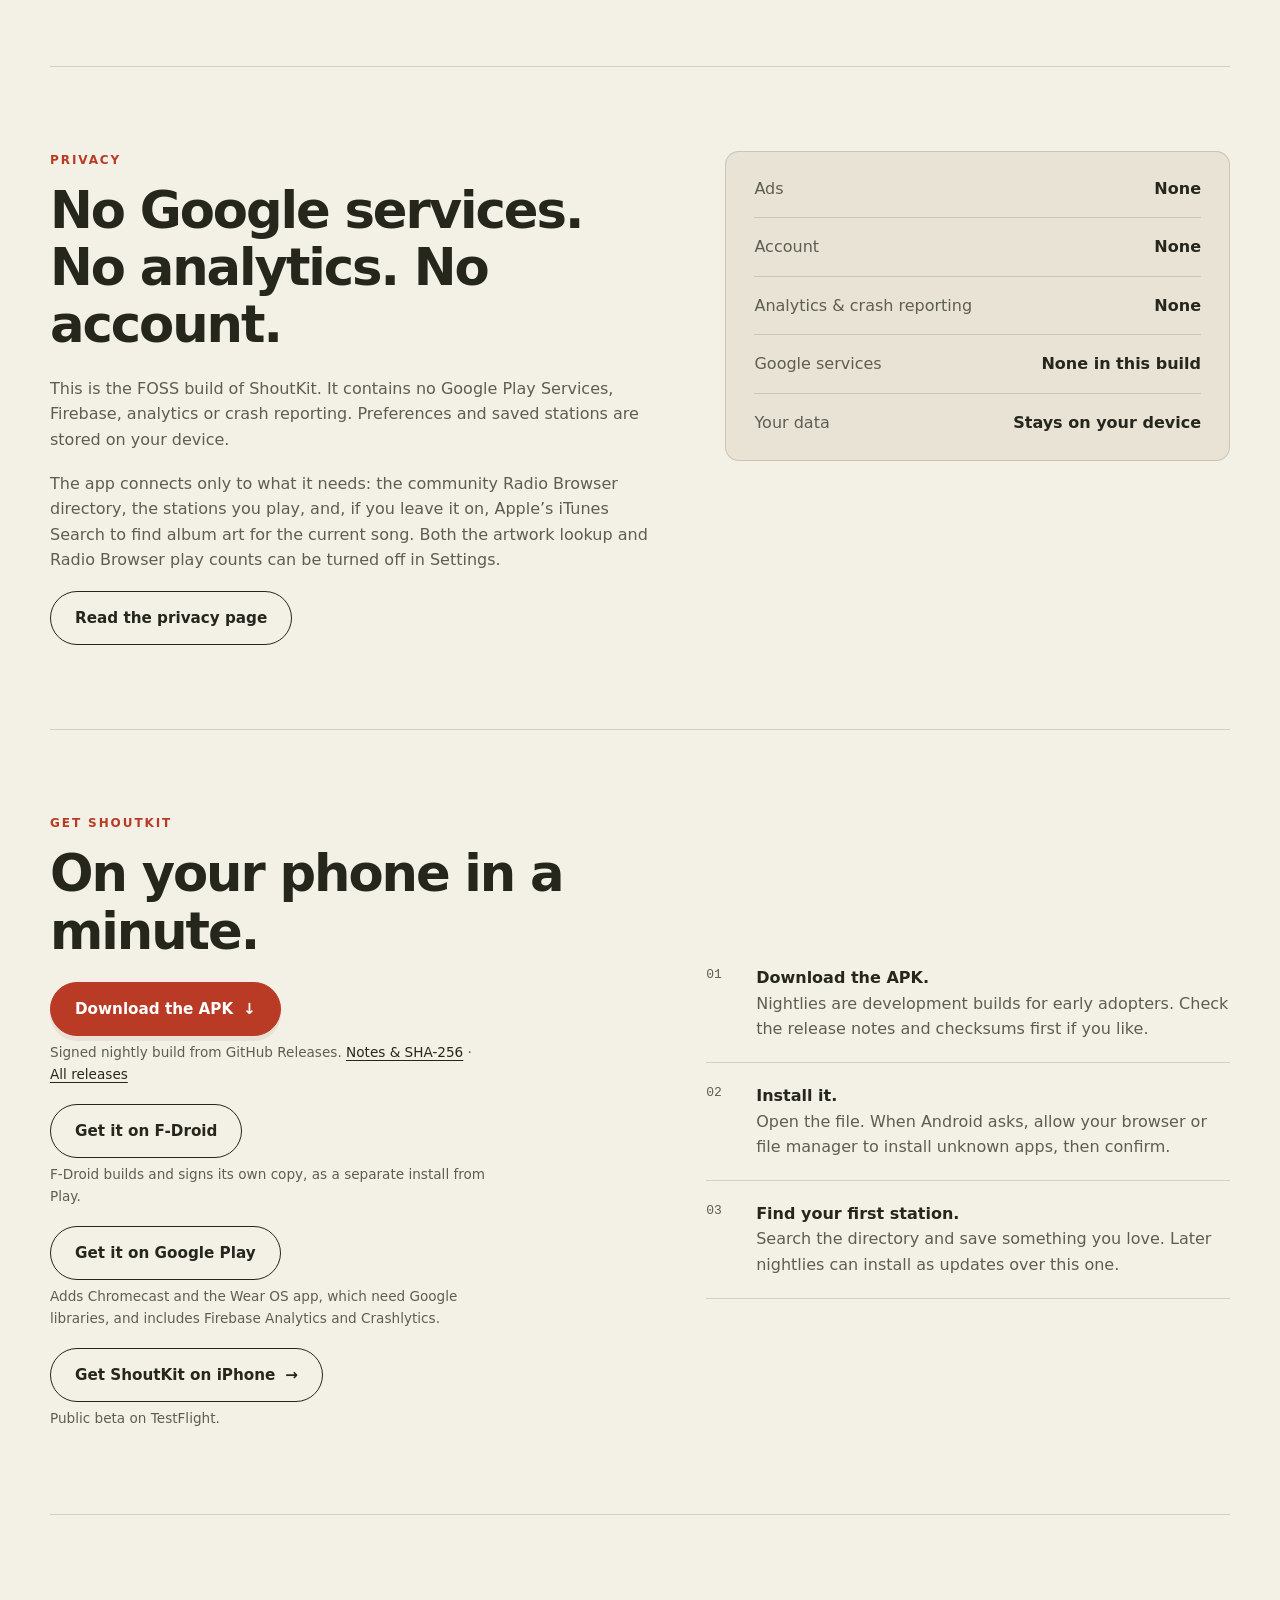
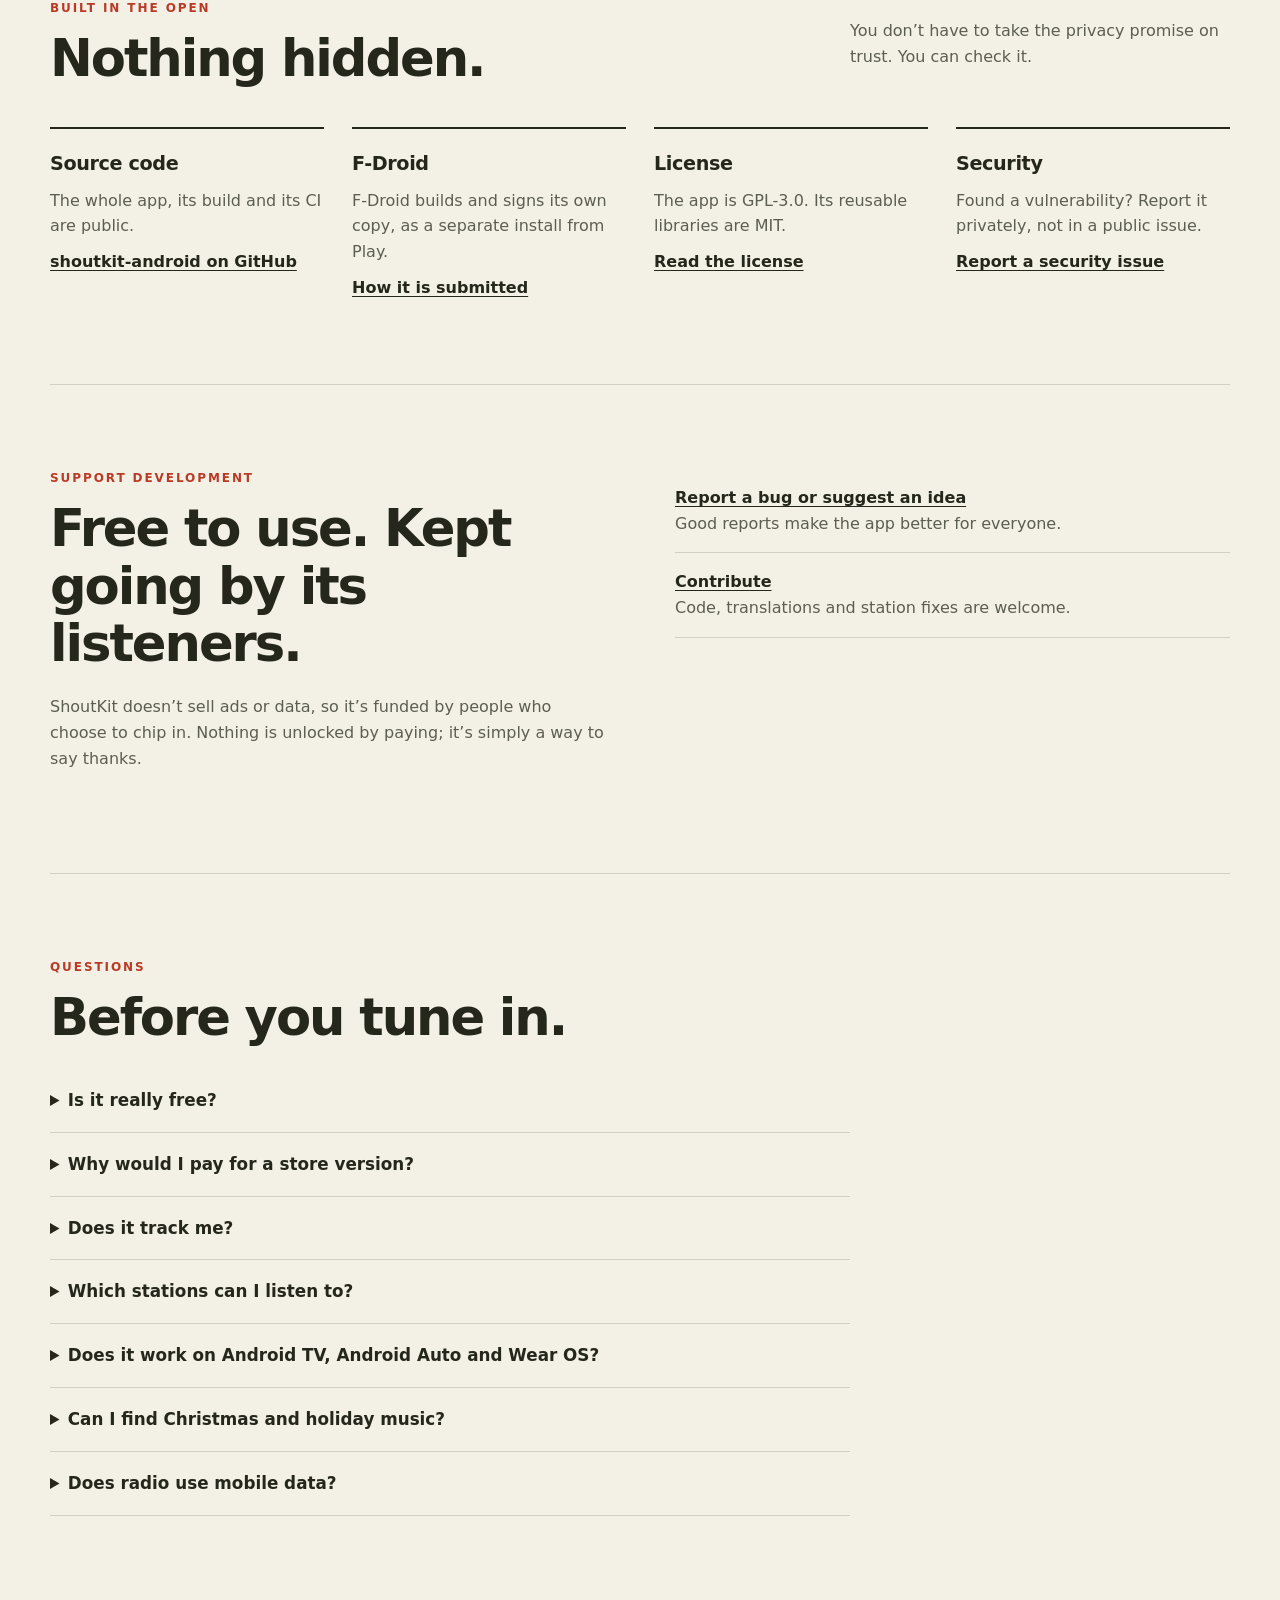
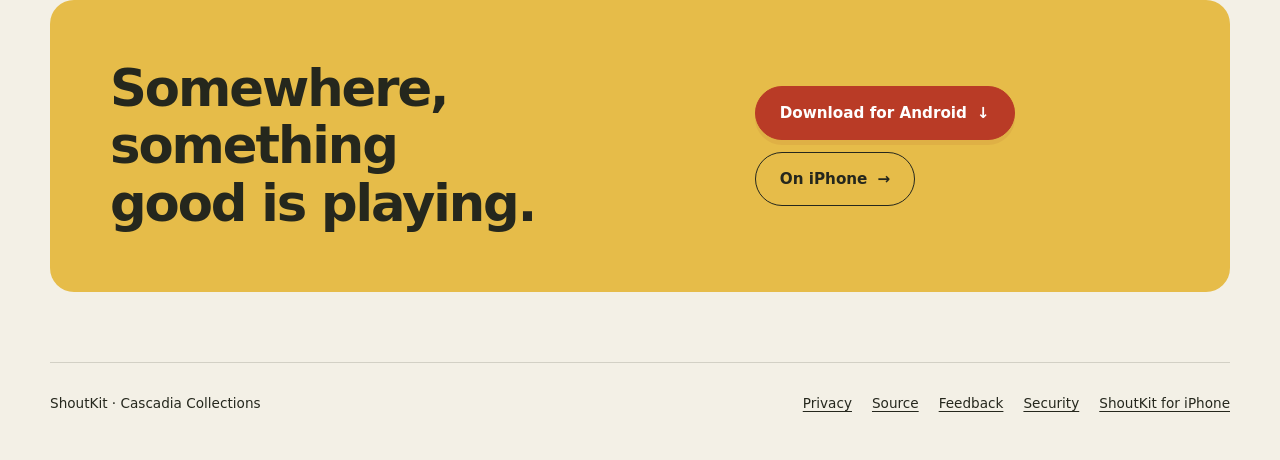
==== commit f260d0ff: "Say F-Droid builds and signs its own install The homepage no longer calls the F-Droid package the sa" ====
--- a/docs/index.html
+++ b/docs/index.html
@@ -141,7 +141,7 @@
 // release carries a signed APK.
 window.SHOUTKIT_LINKS = {
   releases: "https://github.com/cascadiacollections/shoutkit-android/releases",
-  fdroid: "",   // https://f-droid.org/packages/com.cascadiacollections.sir/ once listed
+  fdroid: "",   // https://f-droid.org/packages/com.cascadiacollections.sir.foss/ once listed
   play: "",     // https://play.google.com/store/apps/details?id=com.cascadiacollections.sir once live
   sponsors: ""  // https://github.com/sponsors/KevinTCoughlin once the profile is live
 };
@@ -149,6 +149,16 @@
 </head>
 <body>
 <a class="skip" href="#main">Skip to content</a>
+<!-- Black Friday / Cyber Monday: promo.js reveals this inside the window. Hidden with no JS. -->
+<div class="bf-banner" id="bf-banner" role="region" aria-label="Black Friday and Cyber Monday" hidden>
+<div class="bf-banner-inner">
+<p>Black Friday through Cyber Monday: skip the checkout line. ShoutKit is free, with no ads, no account and no tracking.</p>
+<div class="bf-banner-actions">
+<a class="button primary" data-nightly-download href="https://github.com/cascadiacollections/shoutkit-android/releases/download/nightly-42974749610-1/shoutkit-android-nightly.apk">Download for Android <span aria-hidden="true">↓</span></a>
+<button type="button" class="bf-dismiss" data-promo-dismiss aria-label="Dismiss Black Friday promotion">Dismiss</button>
+</div>
+</div>
+</div>
 <!-- Holiday promo: hides itself after data-until (script at the end of the page). -->
 <div class="promo-bar" id="promo-bar" data-until="2027-01-07">Holiday radio, free: Christmas music, New Year countdowns or a long drive over the break. <a href="#holidays">Tune in for the holidays →</a></div>
 <div class="wrap">
@@ -201,6 +211,12 @@
 <li>No account</li>
 <li>No tracking</li>
 </ul>
+<section id="bf-promo" aria-labelledby="bf-promo-title" hidden>
+<p class="eyebrow">Black Friday through Cyber Monday</p>
+<h2 id="bf-promo-title">Skip the checkout line.</h2>
+<p class="muted bf-lead">The Android build on this page is free to download and free to keep. No ads, no account and no tracking. Stations and settings stay on your phone.</p>
+<a class="button primary" data-nightly-download href="https://github.com/cascadiacollections/shoutkit-android/releases/download/nightly-42974749610-1/shoutkit-android-nightly.apk">Download for Android <span aria-hidden="true">↓</span></a>
+</section>
 <section id="holidays" class="holiday" aria-labelledby="holidays-title">
 <div class="sectionhead">
 <div>
@@ -330,7 +346,7 @@
 </li>
 <li data-link="fdroid" hidden>
 <a class="button" data-link="fdroid">Get it on F-Droid</a>
-<span class="small muted">The same FOSS build, with updates through F-Droid.</span>
+<span class="small muted">F-Droid builds and signs its own copy, as a separate install from Play.</span>
 </li>
 <li data-link="play" hidden>
 <a class="button" data-link="play">Get it on Google Play</a>
@@ -372,9 +388,9 @@
 <a href="https://github.com/cascadiacollections/shoutkit-android">shoutkit-android on GitHub</a>
 </li>
 <li>
-<h3>Reproducible builds</h3>
-<p class="muted">The FOSS APK is set up to build reproducibly, so F-Droid can check its build against the official APK.</p>
-<a href="https://github.com/cascadiacollections/shoutkit-android/pull/306">See how</a>
+<h3>F-Droid</h3>
+<p class="muted">F-Droid builds and signs its own copy, as a separate install from Play.</p>
+<a href="https://github.com/cascadiacollections/shoutkit-android/blob/main/docs/fdroid-submission.md">How it is submitted</a>
 </li>
 <li>
 <h3>License</h3>
@@ -461,6 +477,7 @@
   if (bar && new Date() >= new Date(bar.dataset.until + "T00:00:00")) bar.hidden = true;
 })();
 </script>
+<script src="promo.js"></script>
 <script src="nightly.js" defer>
 </script>
 <script src="links.js" defer>
--- a/docs/style.css
+++ b/docs/style.css
@@ -166,3 +166,31 @@
 .holidaygrid{grid-template-columns:repeat(3,1fr)}
 .holidaynote{margin:28px 0 0}
 @media (max-width:900px){.holidaygrid{grid-template-columns:1fr}}
+
+/* Black Friday / Cyber Monday. promo.js removes `hidden` inside the window.
+   Until then these nodes take no space, including when JavaScript is off. */
+.bf-banner{background:var(--ink);color:var(--paper)}
+.bf-banner[hidden],#bf-promo[hidden]{display:none}
+.bf-banner-inner{width:min(1180px,calc(100% - 48px));margin:auto;padding:14px 0;display:flex;align-items:center;justify-content:space-between;gap:12px 20px}
+.bf-banner p{margin:0;flex:1 1 280px;font-size:.92rem;line-height:1.45}
+.bf-banner-actions{display:flex;align-items:center;gap:4px;flex:none}
+.bf-banner .button{min-height:44px;padding:8px 16px;font-size:.88rem;white-space:nowrap}
+.bf-dismiss{appearance:none;background:transparent;color:var(--paper);border:0;border-radius:100px;min-height:44px;padding:8px 12px;font:inherit;font-size:.88rem;font-weight:650;text-decoration:underline;text-underline-offset:3px;cursor:pointer}
+.bf-banner a:focus-visible,.bf-banner button:focus-visible{outline:3px solid var(--paper);outline-offset:3px;border-radius:4px}
+#bf-promo{padding:56px 0}
+.bf-lead{max-width:62ch}
+@media(max-width:800px){
+.bf-banner-inner{flex-wrap:wrap;align-items:flex-start}
+.bf-banner-actions{flex-wrap:wrap}
+}
+@media(max-width:600px){
+.bf-banner-inner{width:calc(100% - 32px)}
+.bf-banner .button{white-space:normal}
+}
+@media(prefers-reduced-motion:reduce){
+.bf-banner,.bf-banner *,#bf-promo,#bf-promo *{transition:none!important;animation:none!important}
+}
+@media(forced-colors:active){
+.bf-banner{border-bottom:1px solid CanvasText}
+.bf-banner .button,.bf-dismiss{border:1px solid ButtonText}
+}
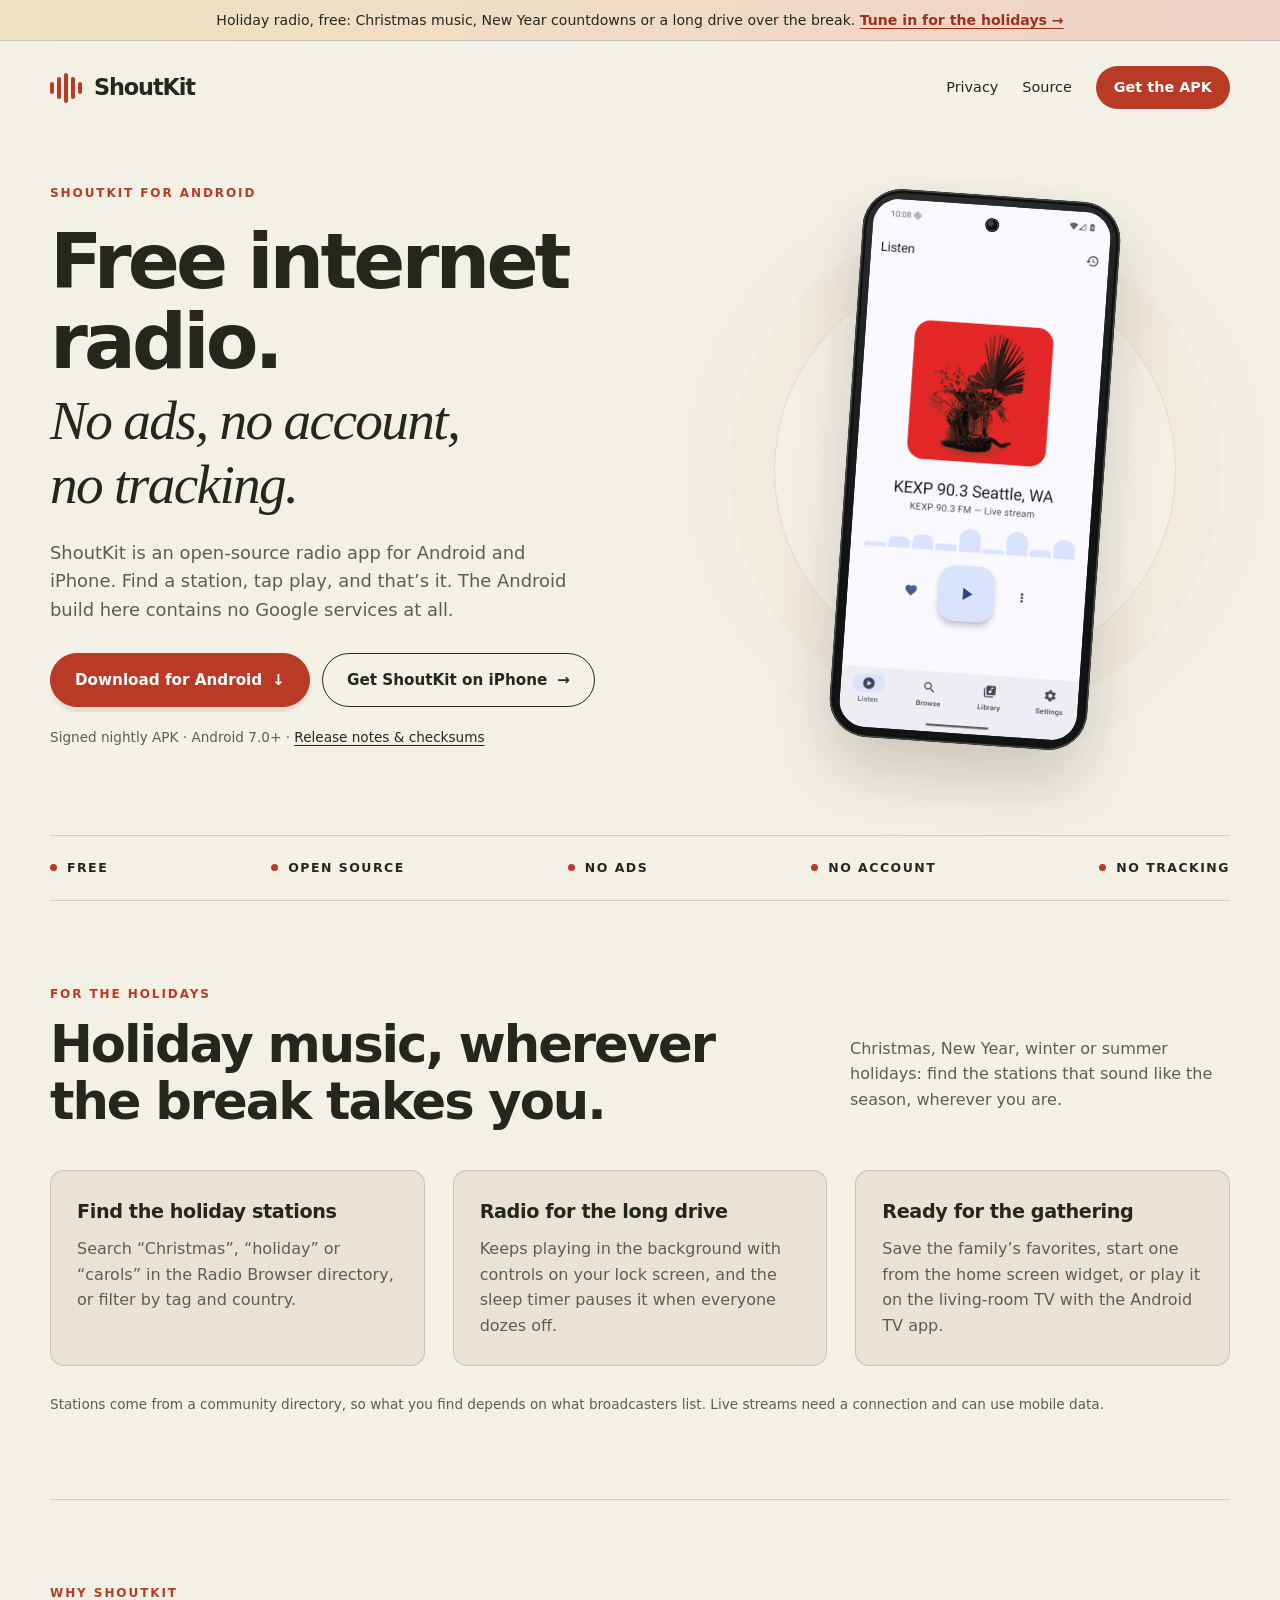
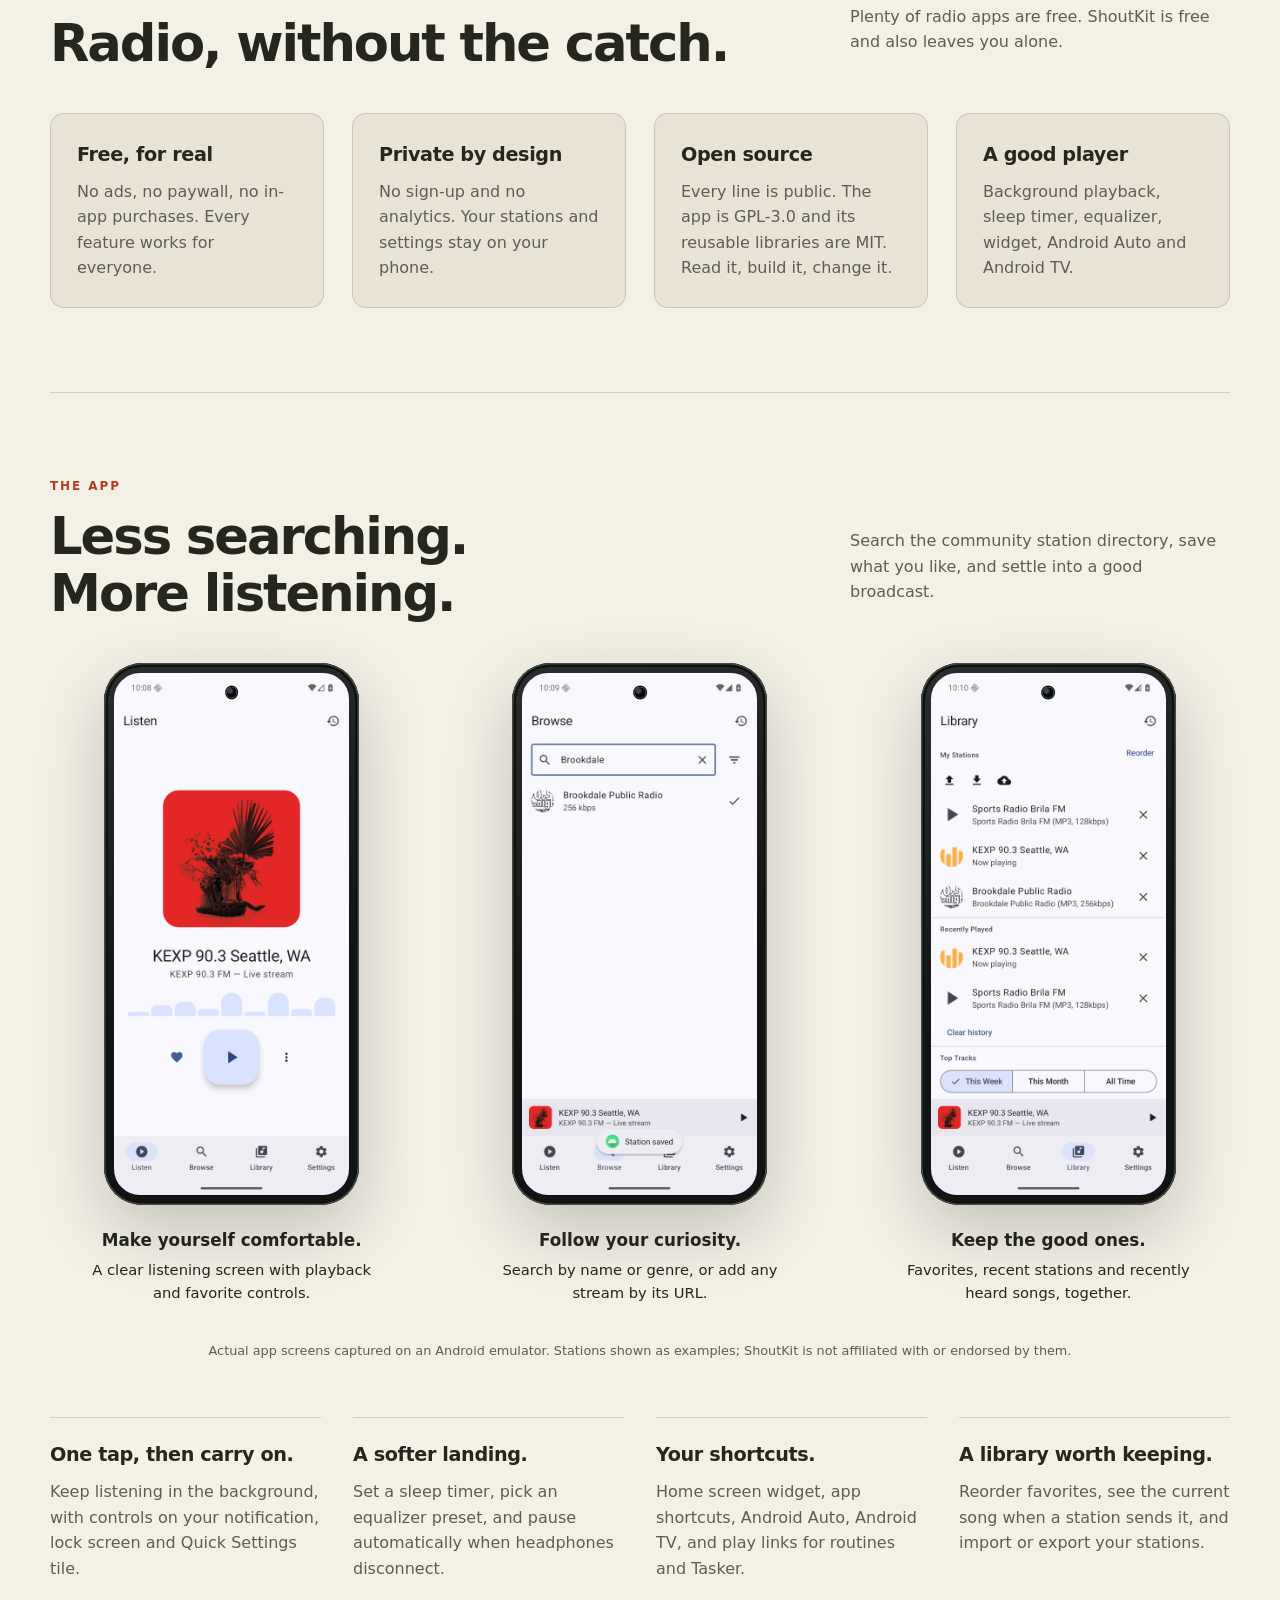
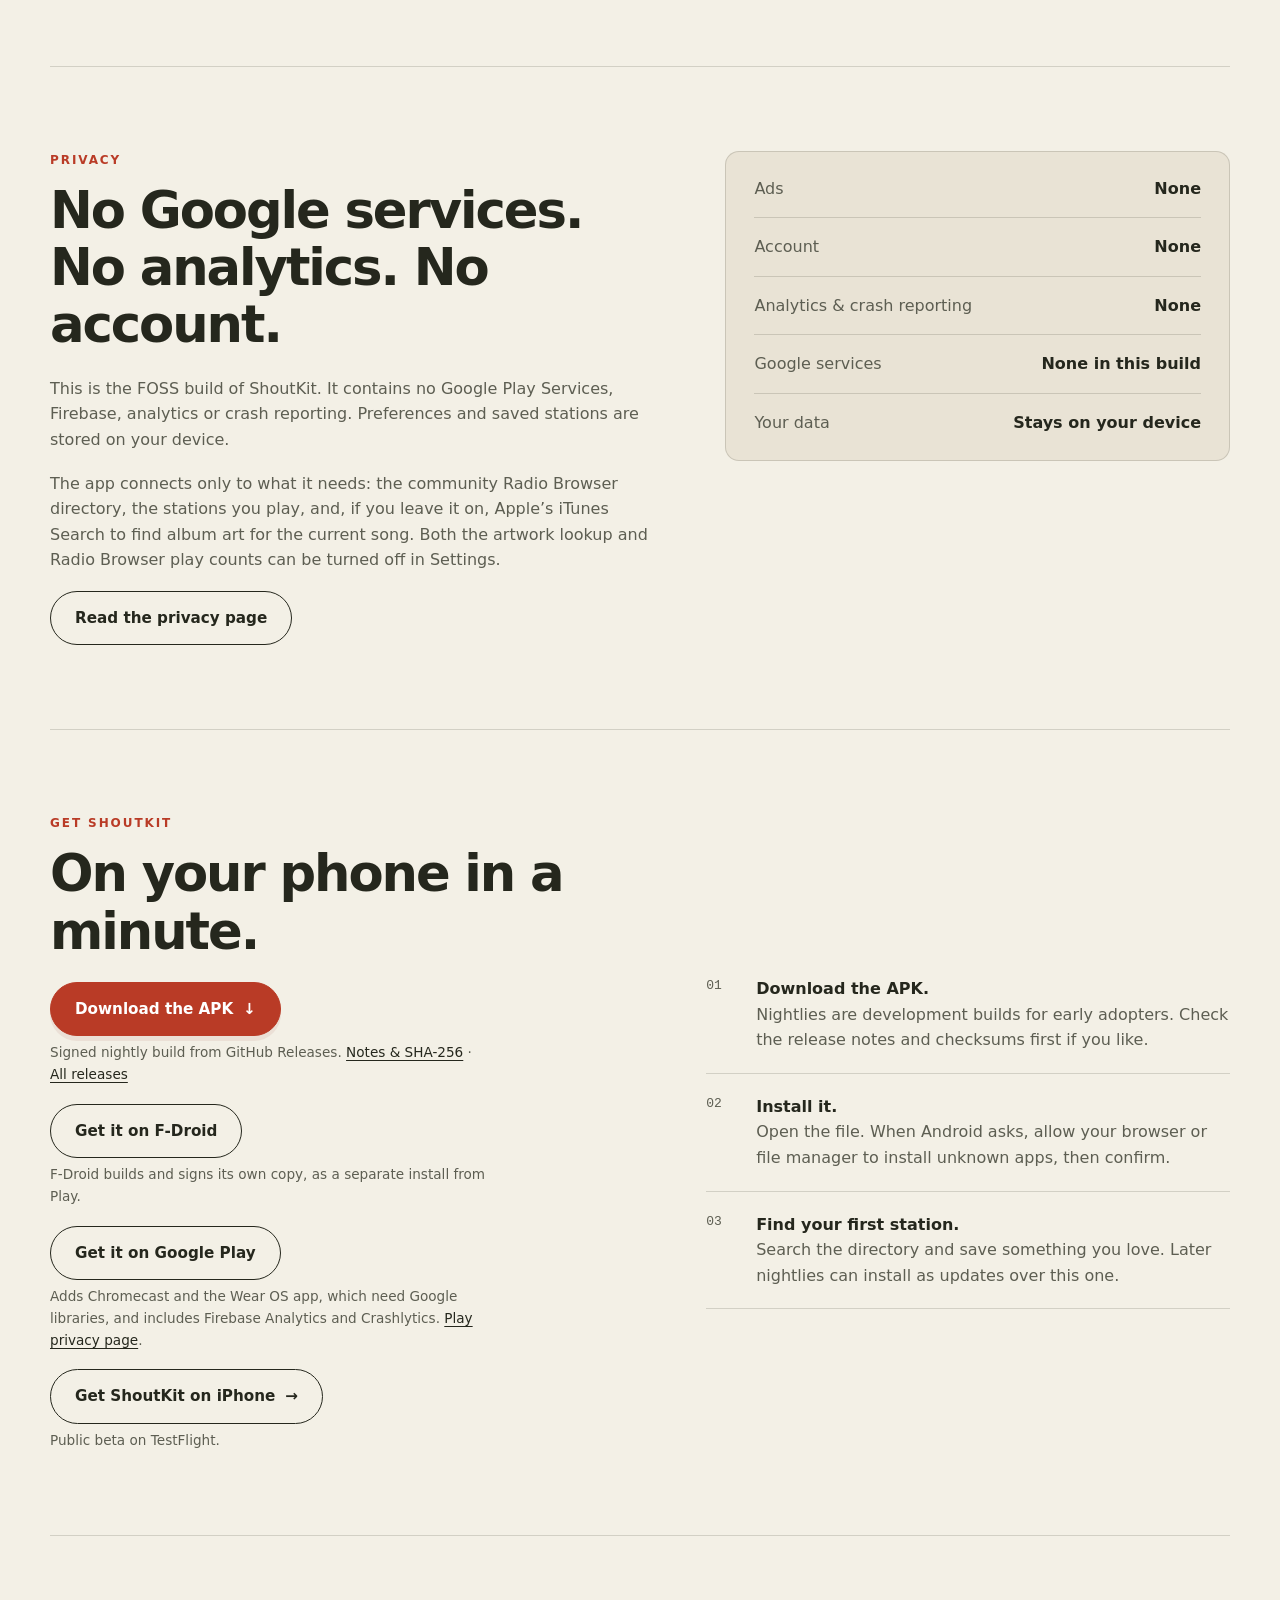
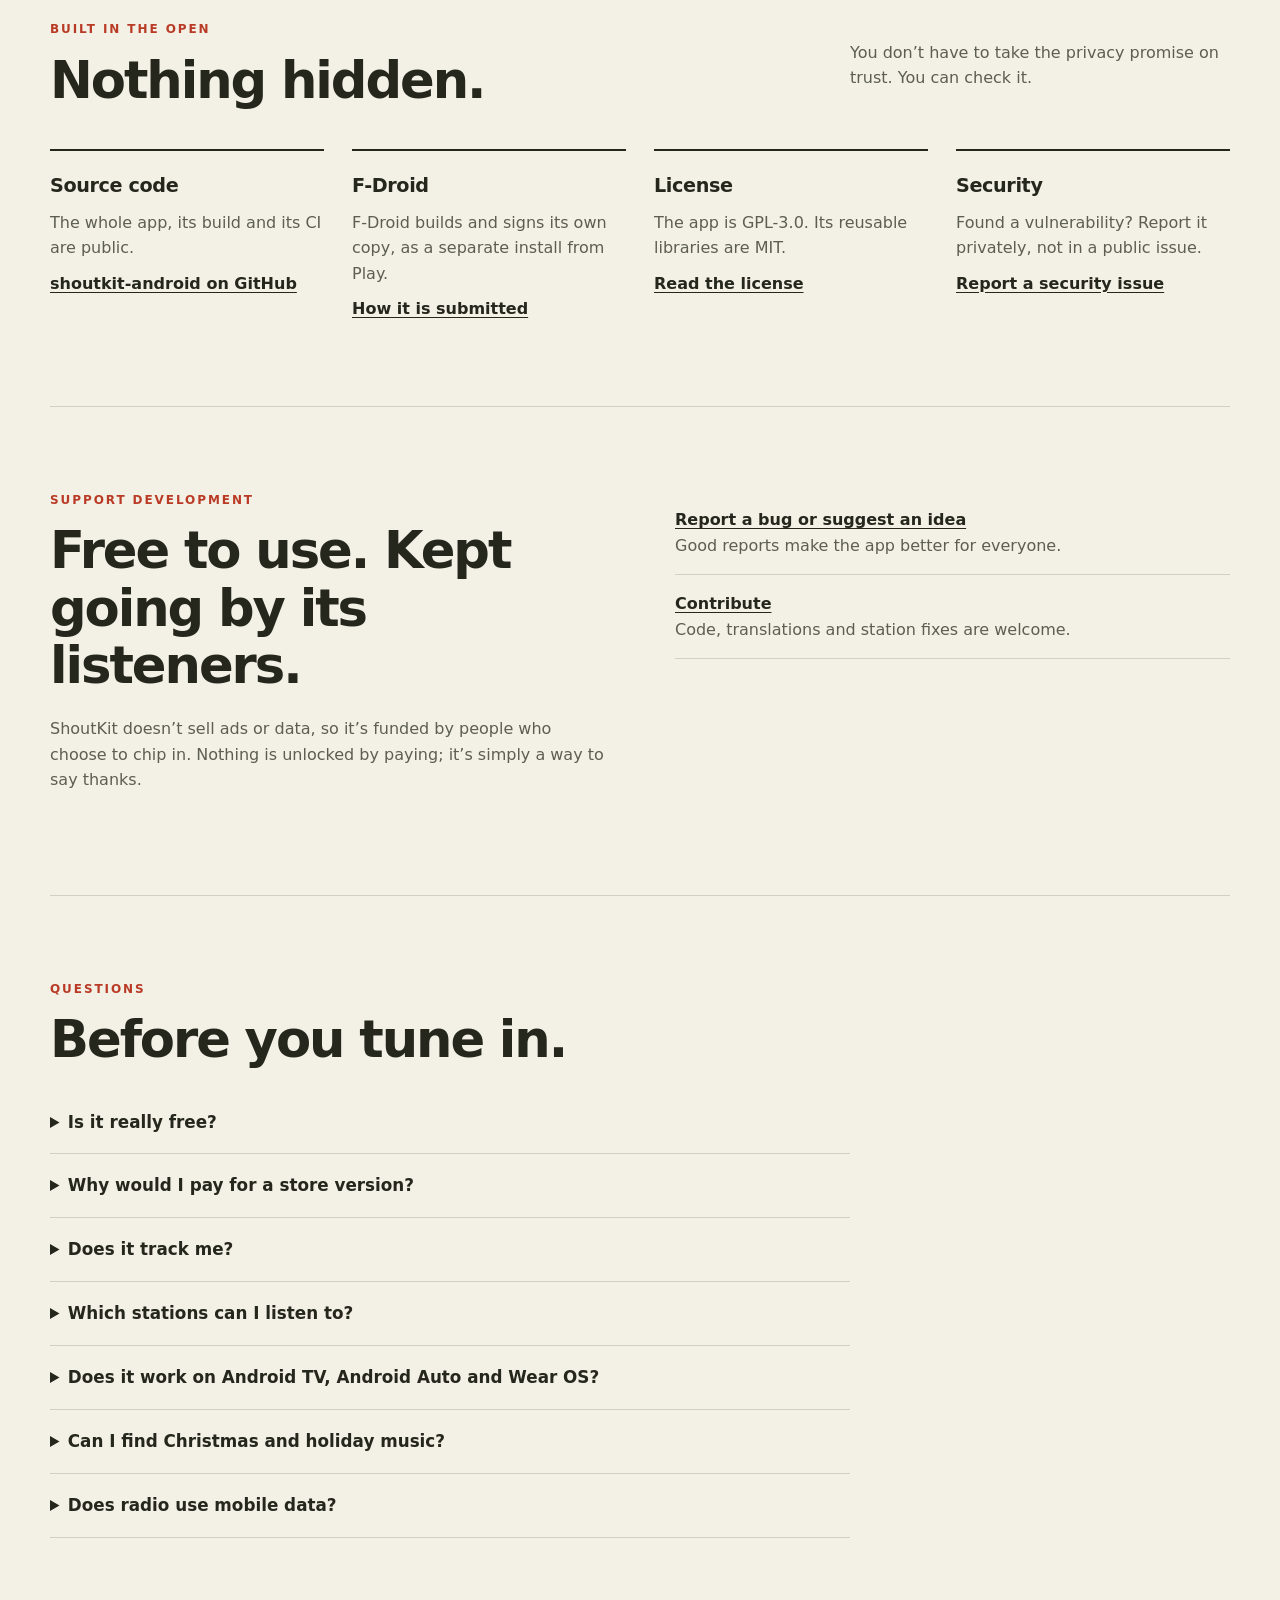
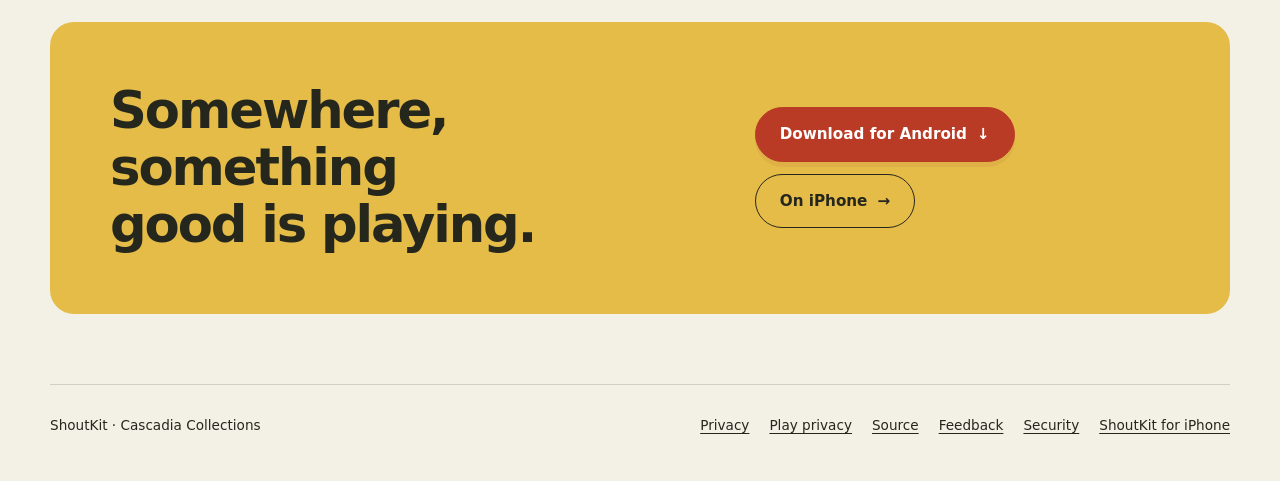
==== commit 17c5d5ac: "Add a Play privacy page for Firebase and the Install Referrer The Play listing cannot use only the F" ====
--- a/docs/index.html
+++ b/docs/index.html
@@ -85,7 +85,7 @@
      "name": "Why would I pay for a store version?",
      "acceptedAnswer": {
       "@type": "Answer",
-      "text": "You don’t have to. Store pricing hasn’t been decided. If a store build ever costs something, you’d be paying for the convenience of installing and updating through that store, and helping fund development, not unlocking features. The differences between builds come from Google’s libraries. The Google Play build adds Chromecast and the Wear OS app, and includes Firebase Analytics and Crashlytics. The FOSS build on this page has none of them."
+      "text": "You don’t have to. Store pricing hasn’t been decided. If a store build ever costs something, you’d be paying for the convenience of installing and updating through that store, and helping fund development, not unlocking features. The differences between builds come from Google’s libraries. The Google Play build adds Chromecast and the Wear OS app, and includes Firebase Analytics and Crashlytics. What that build collects is on its privacy page, https://cascadiacollections.github.io/shoutkit-android/privacy/play/. The FOSS build on this page has none of them."
      }
     },
     {
@@ -350,7 +350,7 @@
 </li>
 <li data-link="play" hidden>
 <a class="button" data-link="play">Get it on Google Play</a>
-<span class="small muted">Adds Chromecast and the Wear OS app, which need Google libraries, and includes Firebase Analytics and Crashlytics.</span>
+<span class="small muted">Adds Chromecast and the Wear OS app, which need Google libraries, and includes Firebase Analytics and Crashlytics. <a class="inline" href="privacy/play/">Play privacy page</a>.</span>
 </li>
 <li>
 <a class="button" href="https://cascadiacollections.github.io/shoutkit/">Get ShoutKit on iPhone <span aria-hidden="true">→</span></a>
@@ -427,7 +427,7 @@
 </details>
 <details>
 <summary>Why would I pay for a store version?</summary>
-<p class="muted">You don’t have to. Store pricing hasn’t been decided. If a store build ever costs something, you’d be paying for the convenience of installing and updating through that store, and helping fund development, not unlocking features. The differences between builds come from Google’s libraries. The Google Play build adds Chromecast and the Wear OS app, and includes Firebase Analytics and Crashlytics. The FOSS build on this page has none of them.</p>
+<p class="muted">You don’t have to. Store pricing hasn’t been decided. If a store build ever costs something, you’d be paying for the convenience of installing and updating through that store, and helping fund development, not unlocking features. The differences between builds come from Google’s libraries. The Google Play build adds Chromecast and the Wear OS app, and includes Firebase Analytics and Crashlytics. What that build collects is on its <a href="privacy/play/">privacy page</a>. The FOSS build on this page has none of them.</p>
 </details>
 <details>
 <summary>Does it track me?</summary>
@@ -463,6 +463,7 @@
 <span>ShoutKit · Cascadia Collections</span>
 <div>
 <a href="privacy/">Privacy</a>
+<a href="privacy/play/">Play privacy</a>
 <a href="https://github.com/cascadiacollections/shoutkit-android">Source</a>
 <a href="https://github.com/cascadiacollections/shoutkit-android/issues">Feedback</a>
 <a href="https://github.com/cascadiacollections/shoutkit-android/security/advisories/new">Security</a>
